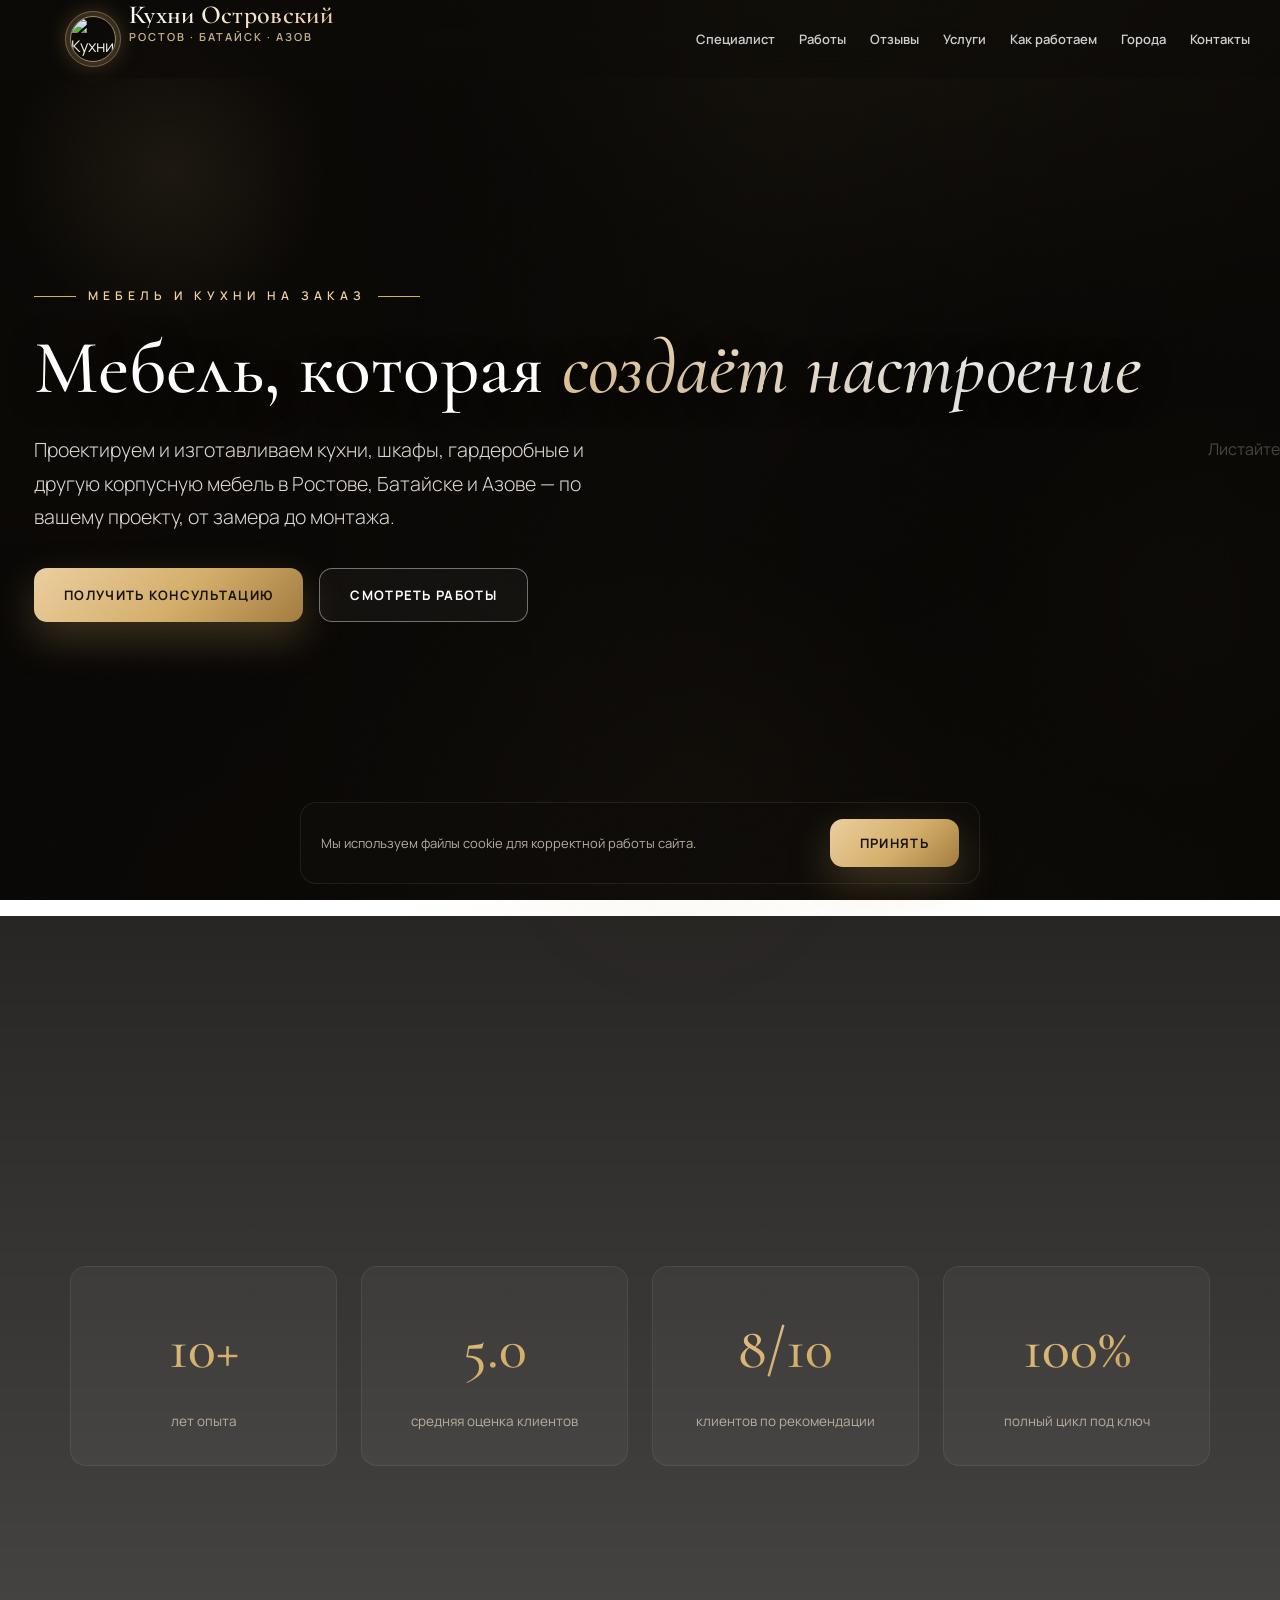
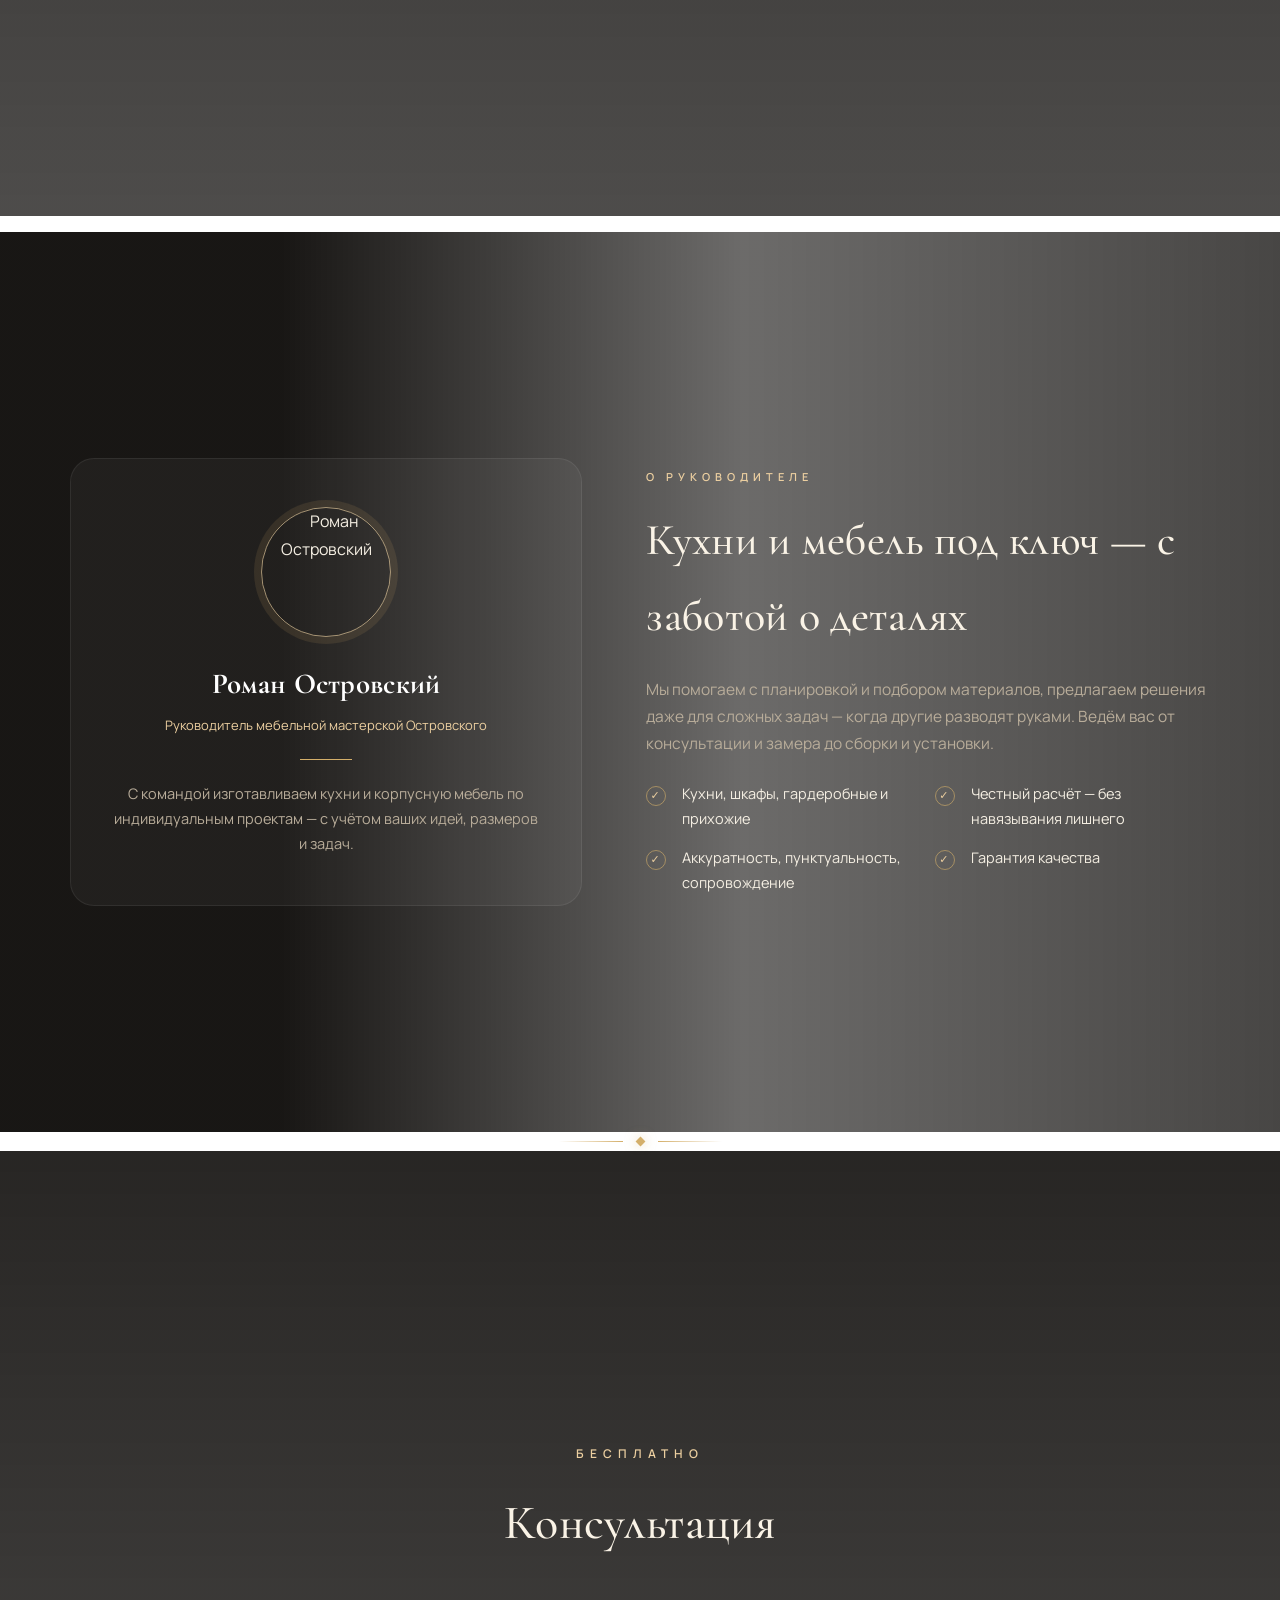
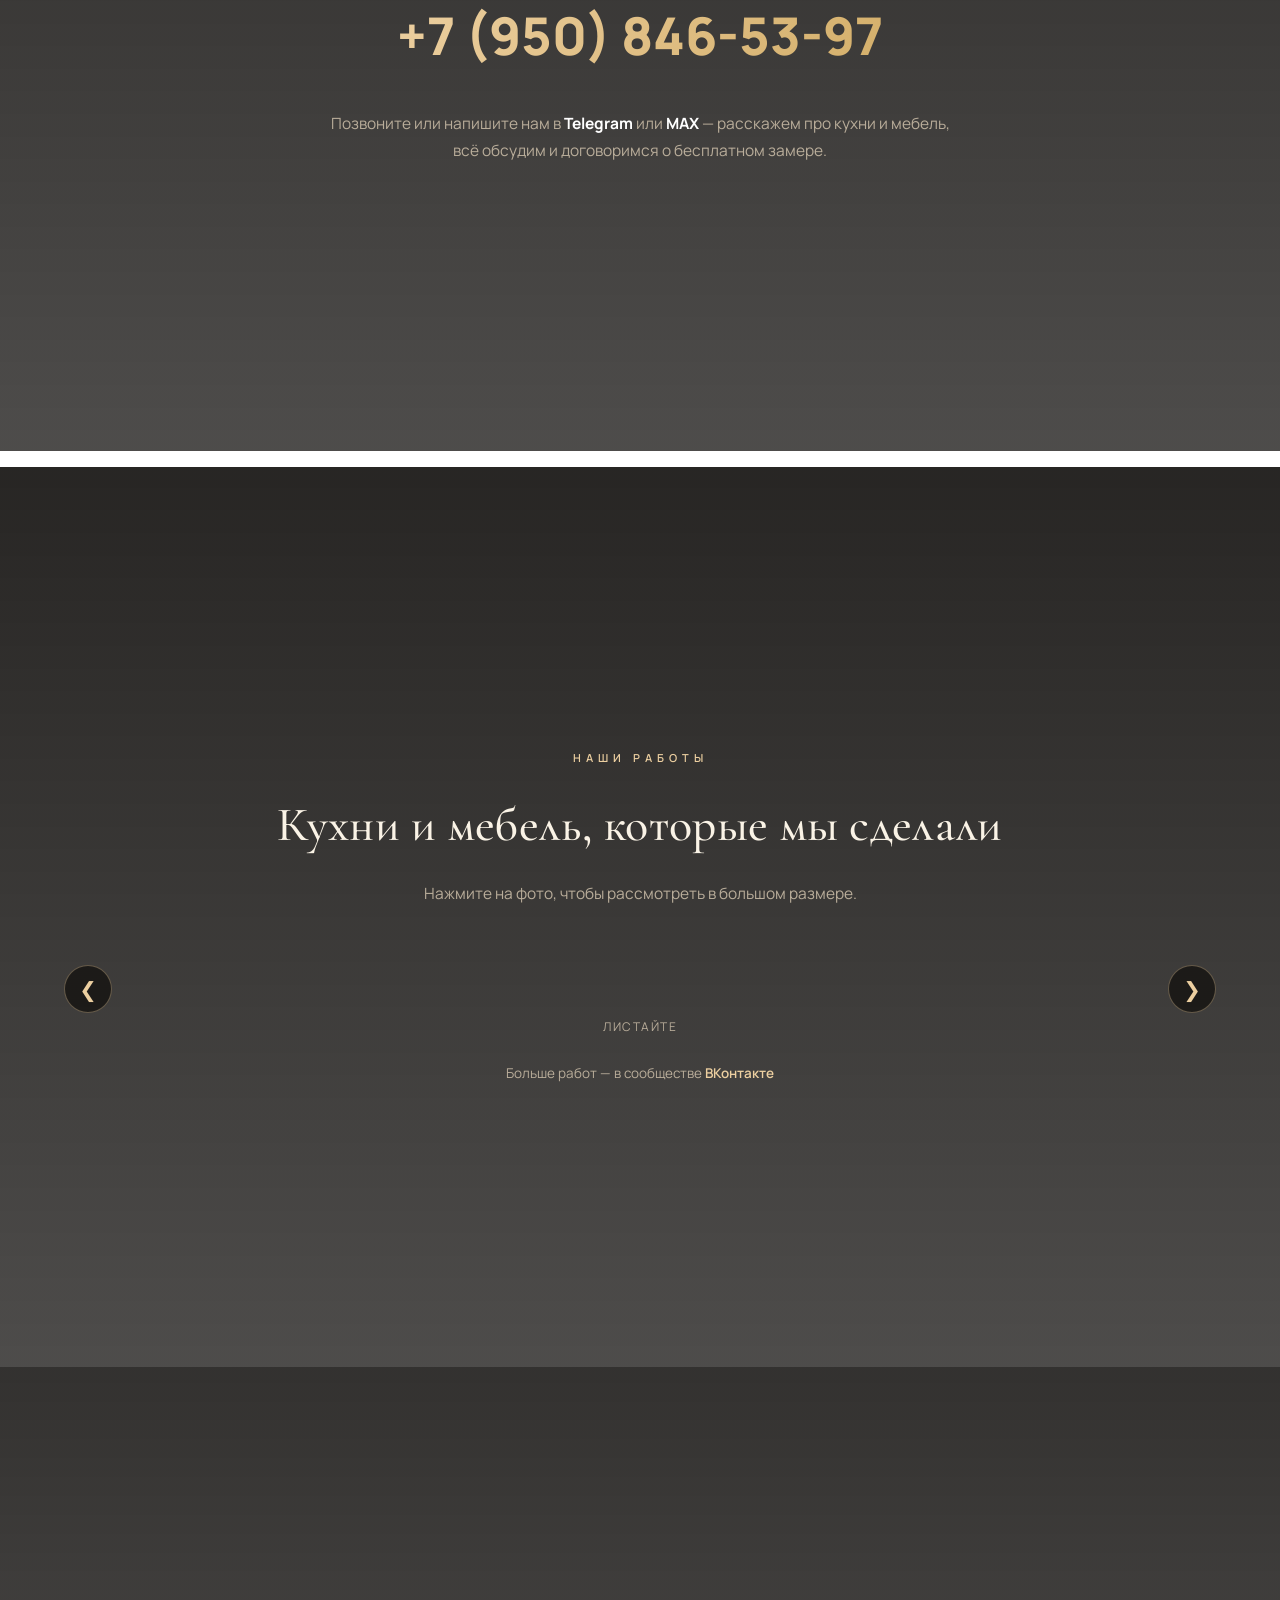
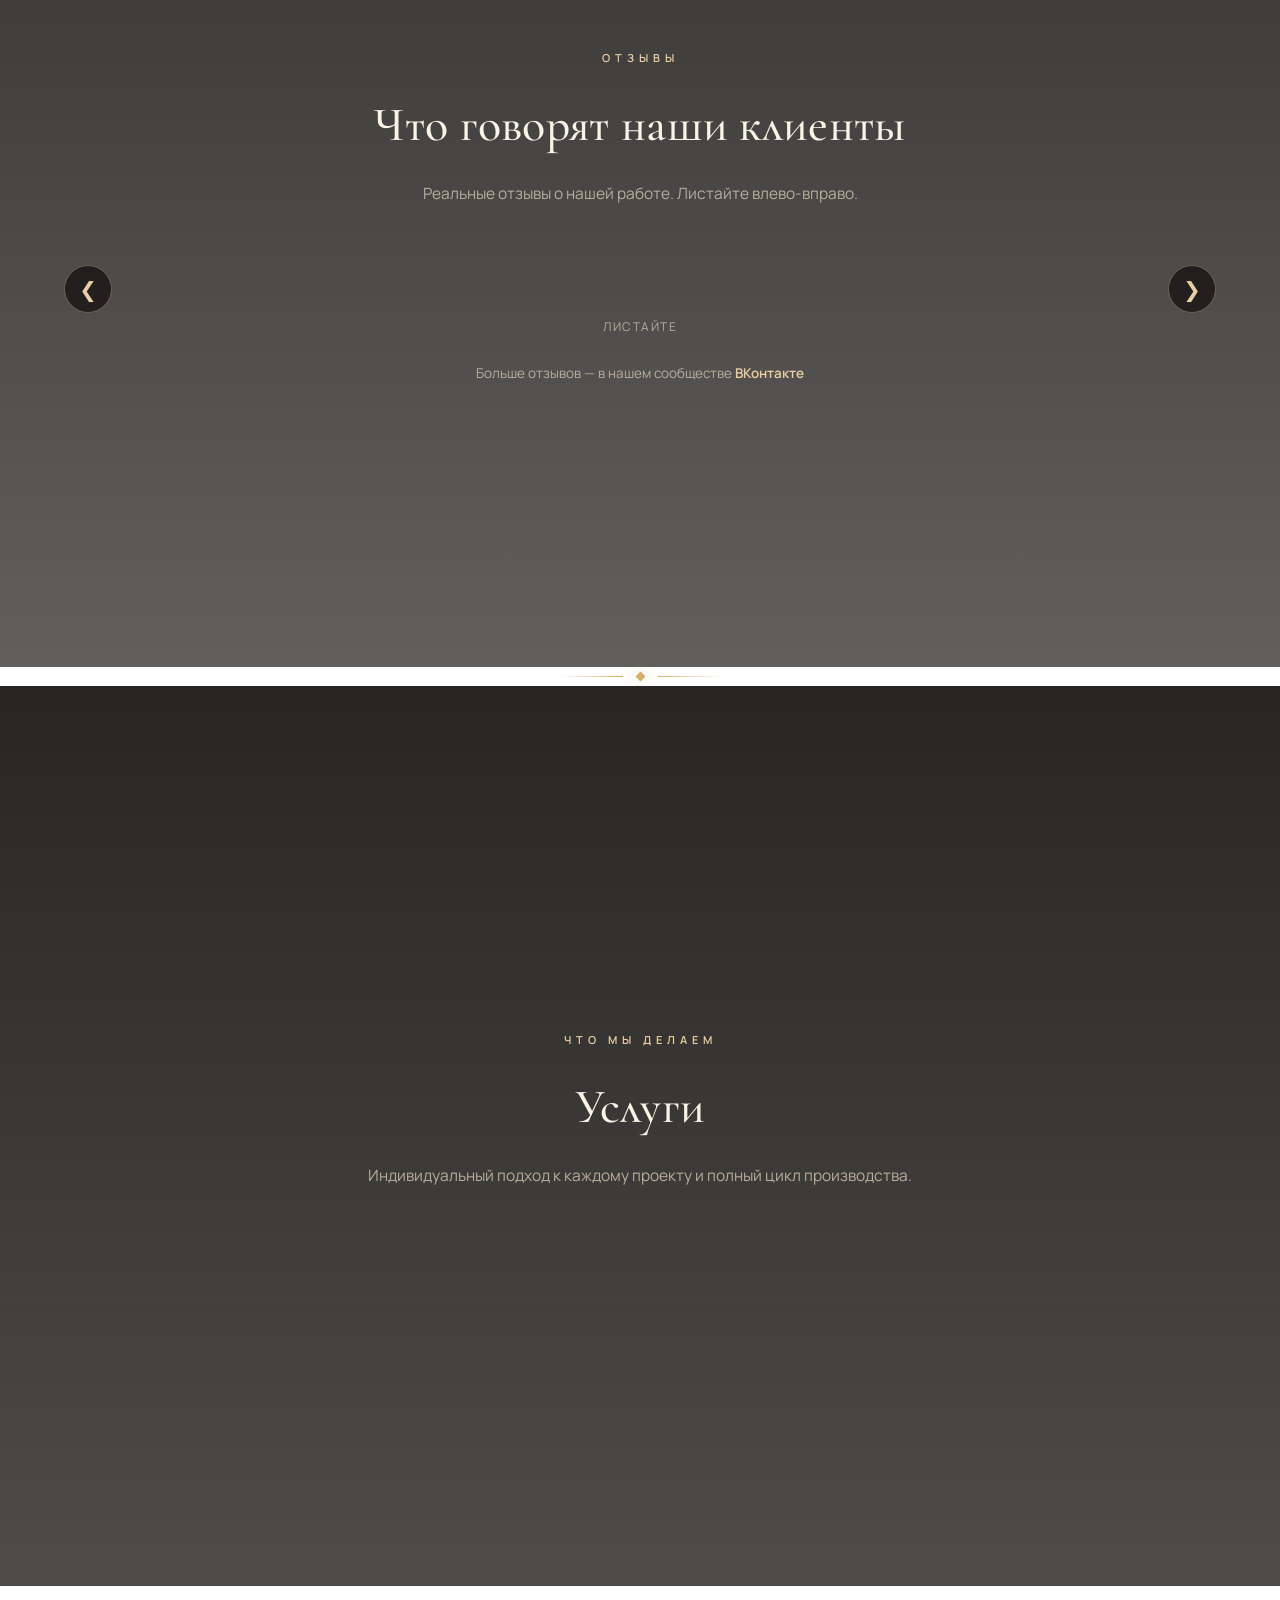
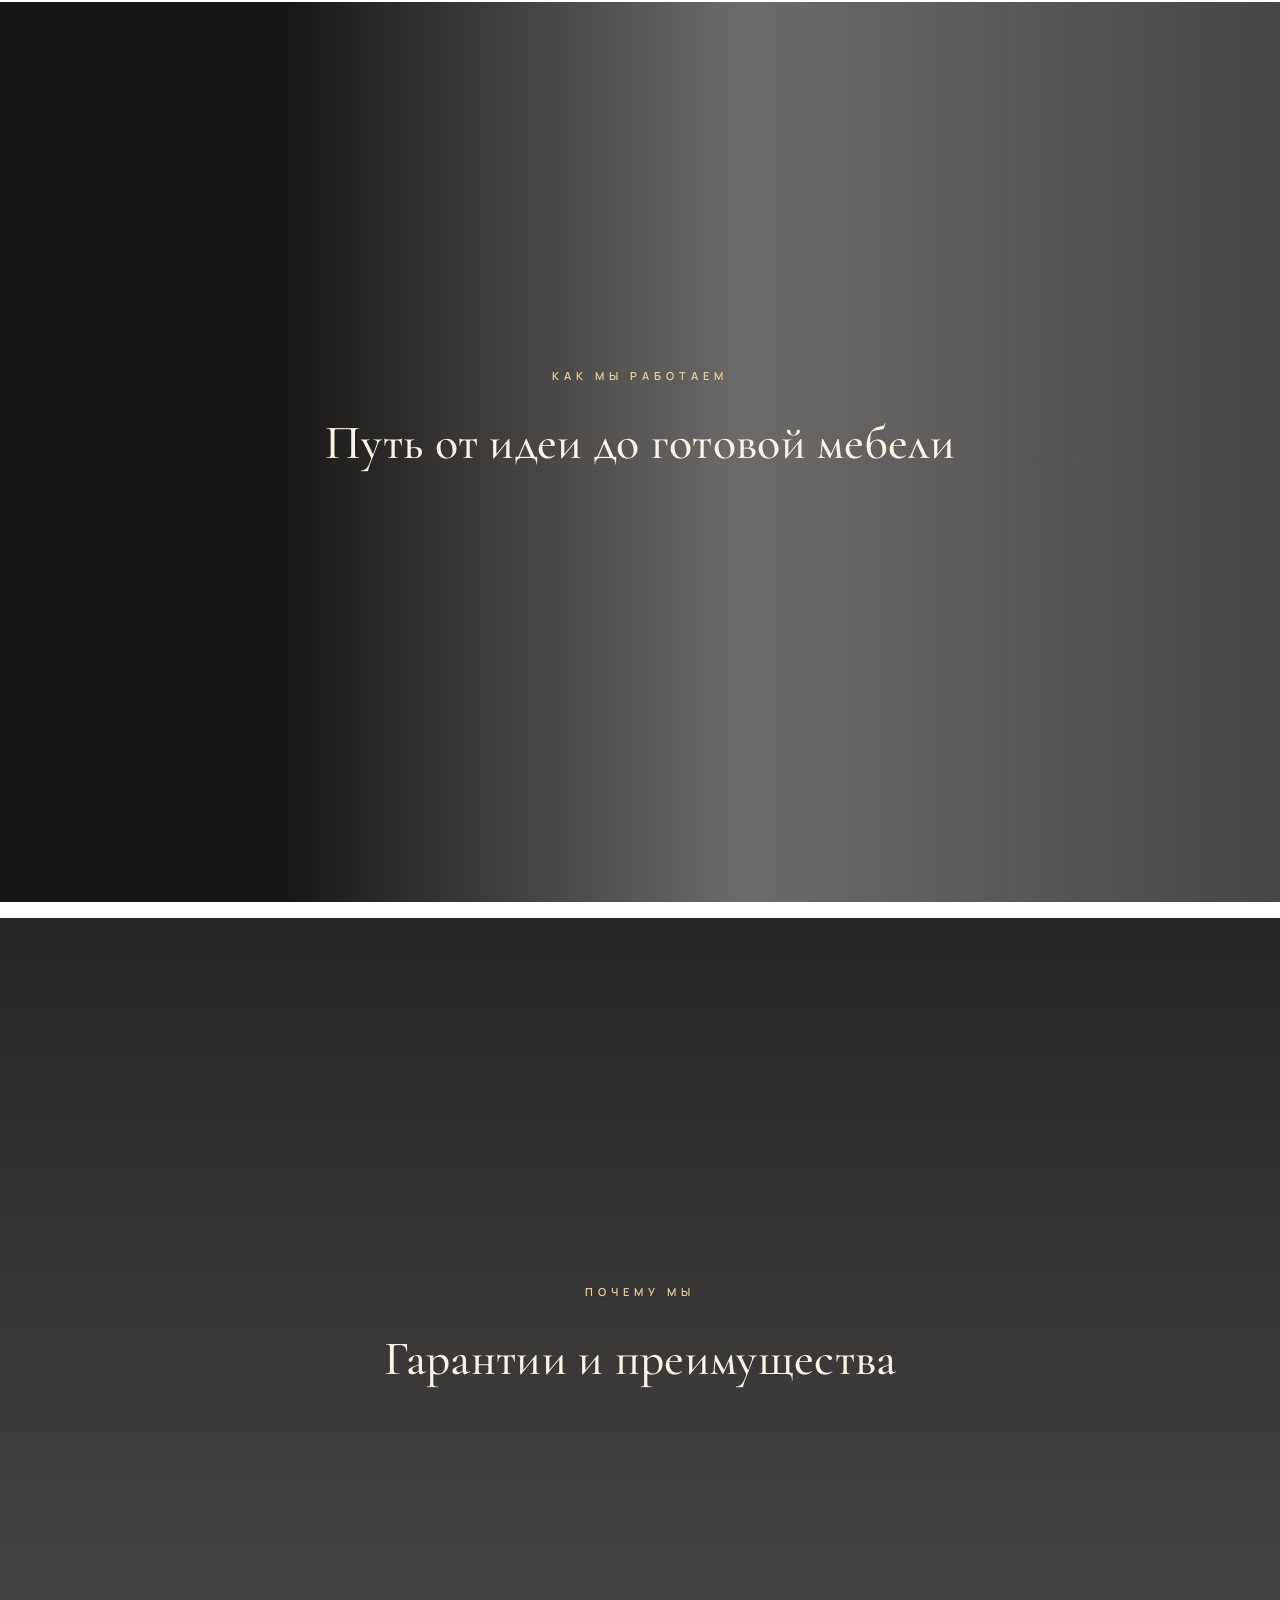
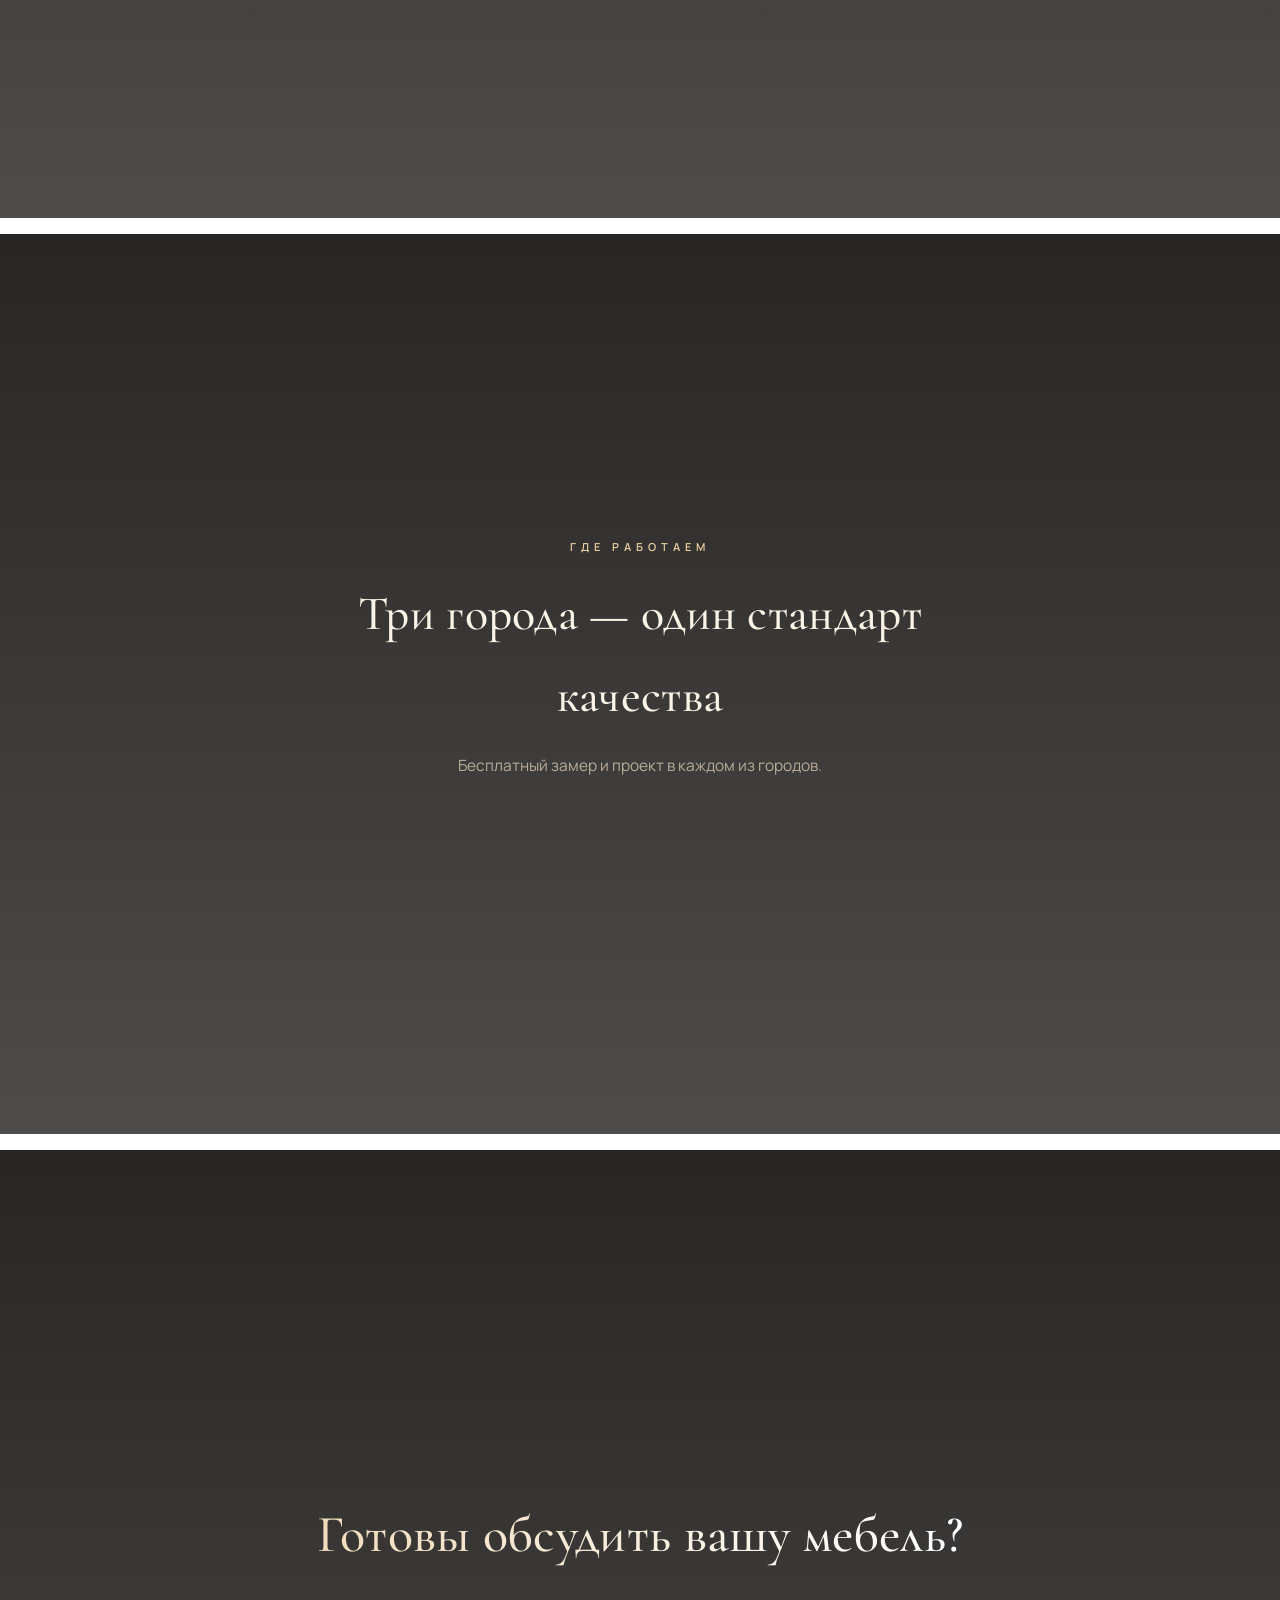
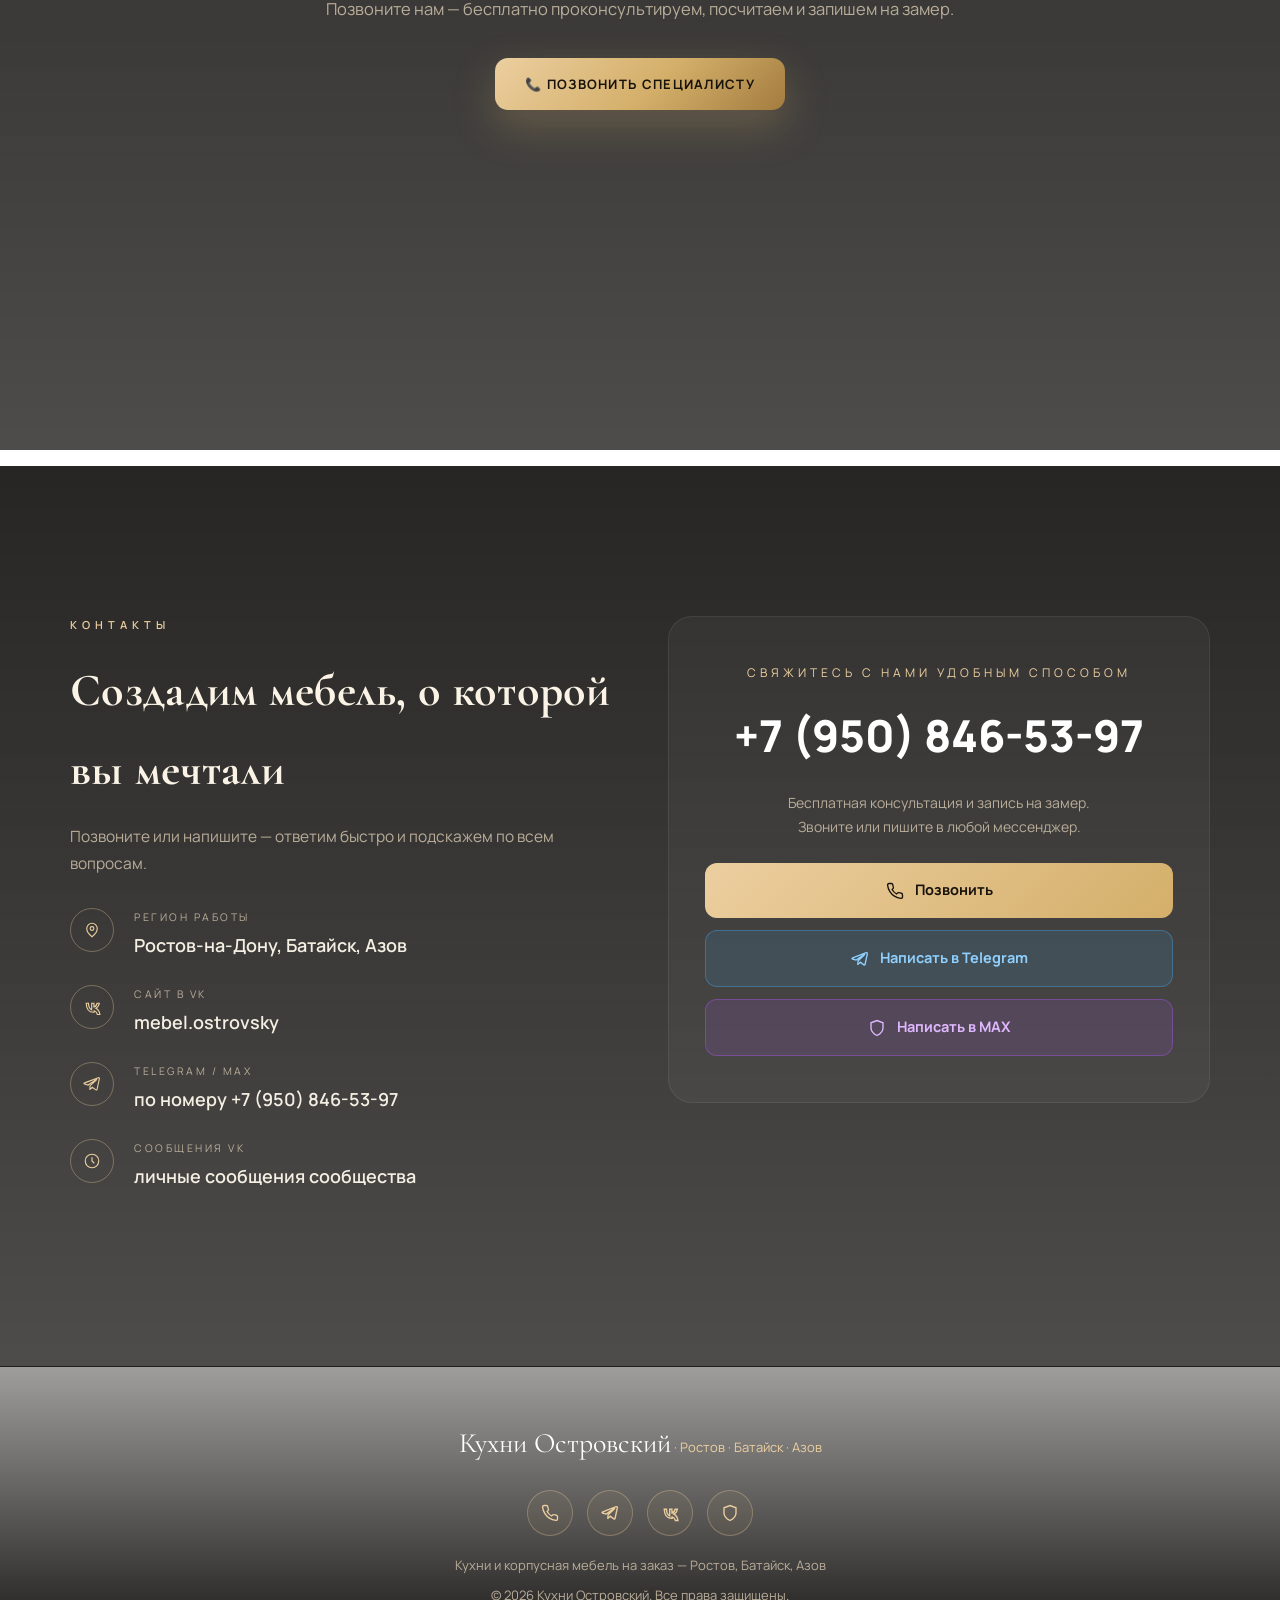
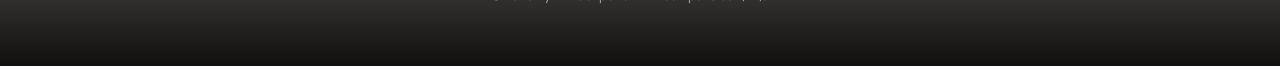
==== page.html @ c08c79c8 "Create page.html" ====
<!DOCTYPE html>
<html lang="ru" class="js">
<head>
<meta charset="UTF-8">
<meta name="viewport" content="width=device-width, initial-scale=1.0">
<title>Кухни Островский — кухни на заказ в Ростове, Батайске и Азове | Мебель под ключ</title>
<meta name="description" content="Кухни на заказ в Ростове-на-Дону, Батайске и Азове от мастерской «Кухни Островский». Бесплатный замер и 3D-проект, собственное производство, монтаж под ключ. ☎ +7 (950) 846-53-97">
<meta name="keywords" content="кухни остров, кухни островский, кухни островского, кухни островский ростов, кухни ростов островский, кухни батайск островский, кухни азов островский, кухни на заказ ростов, кухни на заказ батайск, кухни на заказ азов, мебель островского, мебель на заказ ростов, корпусная мебель, шкафы купе, гардеробные, прихожие, кухни под ключ, мебель островский">
<meta name="robots" content="index, follow, max-snippet:-1, max-image-preview:large, max-video-preview:-1">
<meta name="theme-color" content="#0e0c09">
<meta name="msapplication-TileColor" content="#0e0c09">
<link rel="canonical" href="https://кухниостровский.рф/">
<link rel="alternate" hreflang="ru" href="https://кухниостровский.рф/">
<link rel="alternate" hreflang="x-default" href="https://кухниостровский.рф/">
<meta name="yandex-verification" content="f7e96d07aee79bf3">
<meta name="google-site-verification" content="dNSAELu64Y7aK5sjz_zpmhoz6YKn2PIZ03UKPwrgnCI">
<link rel="shortcut icon" href="/favicon.ico">
<link rel="icon" type="image/x-icon" href="/favicon.ico">
<link rel="icon" type="image/png" sizes="16x16" href="/favicon-16x16.png">
<link rel="icon" type="image/png" sizes="32x32" href="/favicon-32x32.png">
<link rel="apple-touch-icon" sizes="180x180" href="/apple-touch-icon.png">
<meta name="msapplication-TileImage" content="/apple-touch-icon.png">
<link rel="manifest" href="/manifest.webmanifest">
<meta property="og:type" content="website">
<meta property="og:locale" content="ru_RU">
<meta property="og:site_name" content="Кухни Островский">
<meta property="og:url" content="https://кухниостровский.рф/">
<meta property="og:title" content="Кухни Островский — кухни на заказ в Ростове, Батайске и Азове">
<meta property="og:description" content="Кухни и корпусная мебель под ключ. Бесплатный замер и 3D-проект, собственное производство, монтаж. ☎ +7 (950) 846-53-97">
<meta property="og:image" content="https://sun9-20.vkuserphoto.ru/s/v1/ig2/2sp8pX_XIyDNZzghUeFMvYeHfkg4Kp7SVOVYhov8iLwAn3vAprbtUJPdXPi5IYkhMH-BR1LanCX8B0gH5rM8NC6c.jpg?quality=95&cs=1254x0">
<meta name="twitter:card" content="summary_large_image">
<link rel="preconnect" href="https://fonts.googleapis.com">
<link rel="preconnect" href="https://fonts.gstatic.com" crossorigin>
<link href="https://fonts.googleapis.com/css2?family=Cormorant+Garamond:ital,wght@0,400;0,500;0,600;0,700;1,500&family=Manrope:wght@300;400;500;600;700;800&display=swap" rel="stylesheet">
<style>
:root{
  --bg:#0e0c09;
  --gold:#d4af6a;
  --gold-soft:#eccfa0;
  --gold-deep:#a37c3f;
  --text:#f5efe3;
  --muted:#b9ad9a;
  --line:rgba(212,175,106,.14);
  --r-lg:24px;--r-md:16px;--r-sm:12px;
  --shadow-lg:0 34px 80px rgba(0,0,0,.5);
  --shadow-md:0 18px 46px rgba(0,0,0,.36);
  --shadow-gold:0 16px 42px rgba(212,175,106,.26);
  --serif:'Cormorant Garamond',Georgia,serif;
  --sans:'Manrope',system-ui,sans-serif;
}
*{margin:0;padding:0;box-sizing:border-box}
html{scroll-behavior:smooth;overflow-x:hidden}
section{scroll-margin-top:92px}
body{font-family:var(--sans);color:var(--text);line-height:1.72;-webkit-font-smoothing:antialiased;overflow-x:hidden;position:relative;min-height:100vh}
body::before{content:"";position:fixed;inset:0;z-index:-2;background:
radial-gradient(1200px 700px at 85% -10%,rgba(212,175,106,.16),transparent 60%),
radial-gradient(1000px 640px at -10% 30%,rgba(212,175,106,.09),transparent 55%),
radial-gradient(1400px 900px at 50% 120%,rgba(163,124,63,.14),transparent 60%),
linear-gradient(180deg,#12100b,#0c0a07 45%,#100d09)}
body::after{content:"";position:fixed;inset:0;z-index:-1;pointer-events:none;background:
linear-gradient(115deg,transparent 30%,rgba(236,207,160,.028) 50%,transparent 70%),
radial-gradient(900px 600px at 50% 0%,rgba(0,0,0,0),rgba(0,0,0,.28))}
.orb{position:fixed;border-radius:50%;pointer-events:none;z-index:-1;will-change:transform}
.orb-1{width:560px;height:560px;left:-180px;top:10%;background:radial-gradient(circle,rgba(212,175,106,.13),transparent 65%);animation:orbFloat 18s ease-in-out infinite alternate}
.orb-2{width:480px;height:480px;right:-160px;top:40%;background:radial-gradient(circle,rgba(163,124,63,.12),transparent 65%);animation:orbFloat 24s ease-in-out infinite alternate-reverse}
.orb-3{width:640px;height:640px;left:28%;bottom:-240px;background:radial-gradient(circle,rgba(212,175,106,.08),transparent 65%);animation:orbFloat 30s ease-in-out infinite alternate}
@keyframes orbFloat{from{transform:translateY(-36px)}to{transform:translateY(44px)}}
.grain{position:fixed;inset:0;z-index:2147480000;pointer-events:none;opacity:.03;background-image:url("data:image/svg+xml,%3Csvg xmlns='http://www.w3.org/2000/svg' width='140' height='140'%3E%3Cfilter id='n'%3E%3CfeTurbulence type='fractalNoise' baseFrequency='0.85' numOctaves='2'/%3E%3C/filter%3E%3Crect width='100%25' height='100%25' filter='url(%23n)' opacity='0.6'/%3E%3C/svg%3E")}
::selection{background:rgba(212,175,106,.32);color:#fff}
h1,h2,h3{font-family:var(--serif);overflow-wrap:break-word;letter-spacing:.3px}
img{max-width:100%;display:block}
a{text-decoration:none;color:inherit}
ul{list-style:none}
button{font-family:inherit;cursor:pointer}
.wrap{width:100%;max-width:1180px;margin:0 auto;padding:0 20px}
.progress{position:fixed;top:0;left:0;height:3px;z-index:300;background:linear-gradient(90deg,var(--gold-deep),var(--gold-soft),var(--gold));width:0%;box-shadow:0 0 14px rgba(236,207,160,.7);transition:width .15s}
#cursorGlow{position:fixed;left:0;top:0;width:340px;height:340px;border-radius:50%;pointer-events:none;z-index:55;background:radial-gradient(circle,rgba(212,175,106,.09),transparent 66%);mix-blend-mode:screen;will-change:transform;display:none}
@media(hover:hover) and (pointer:fine){#cursorGlow{display:block}}
header{position:fixed;top:0;left:0;right:0;z-index:200;background:rgba(14,12,9,.55);backdrop-filter:blur(18px);transition:background .45s}
header.solid{background:rgba(14,12,9,.92)}
.nav{display:flex;align-items:center;justify-content:space-between;height:78px;gap:12px}
.logo{display:flex;align-items:center;gap:13px;min-width:0;cursor:pointer;transition:opacity .3s}
.logo:hover{opacity:.86}
.brand-ava-w{position:relative;flex-shrink:0;display:inline-flex}
.brand-ava-w::before{content:"";position:absolute;inset:-5px;border-radius:50%;border:1px solid rgba(236,207,160,.5);opacity:.7;animation:ringPulse 3.6s ease-in-out infinite}
@keyframes ringPulse{0%,100%{transform:scale(.94);opacity:.35}50%{transform:scale(1.08);opacity:.75}}
.brand-ava{width:46px;height:46px;border-radius:50%;object-fit:cover;border:1.5px solid rgba(236,207,160,.65);box-shadow:0 0 0 5px rgba(212,175,106,.1),0 0 24px rgba(212,175,106,.4);position:relative;z-index:1}
.logo .brand-txt{display:flex;flex-direction:column;min-width:0;line-height:1.15}
.logo .brand-txt .name{display:block;white-space:nowrap;overflow:hidden;text-overflow:ellipsis;font-family:var(--serif);font-size:26px;font-weight:600;color:#fff;line-height:1.05;background:linear-gradient(120deg,#fff,var(--gold-soft));-webkit-background-clip:text;background-clip:text;-webkit-text-fill-color:transparent;letter-spacing:.3px}
.logo .brand-txt .sub{display:block;color:var(--gold-soft);font-size:11px;font-weight:600;letter-spacing:2px;text-transform:uppercase;white-space:nowrap;overflow:hidden;text-overflow:ellipsis;max-width:62vw;margin-top:3px;opacity:.85}
.menu{position:fixed;top:0;height:78px;right:max(20px,calc((100vw - 1220px)/2));display:flex;gap:24px;align-items:center;z-index:201}
.menu a{color:rgba(255,255,255,.8);font-size:13px;font-weight:600;padding:6px 0;white-space:nowrap;transition:.3s}
.menu a:hover,.menu a.active{color:var(--gold-soft)}
.sheet-handle{display:none}
.menu-call{display:none}
.burger{display:none;background:none;border:none;width:44px;height:44px;position:relative;z-index:210;flex-shrink:0}
.burger span{position:absolute;left:7px;right:7px;height:2px;background:#fff;transition:.3s;border-radius:2px}
.burger span:nth-child(1){top:13px}.burger span:nth-child(2){top:21px}.burger span:nth-child(3){top:29px}
.burger.open span:nth-child(1){top:21px;transform:rotate(45deg)}
.burger.open span:nth-child(2){opacity:0}
.burger.open span:nth-child(3){top:21px;transform:rotate(-45deg)}
.scrim{position:fixed;inset:0;background:rgba(0,0,0,.5);opacity:0;visibility:hidden;transition:.35s;z-index:195}
.scrim.show{opacity:1;visibility:visible}
.panel{position:relative;min-height:100vh;display:flex;align-items:center;padding:150px 0;overflow:hidden}
.panel .bg{position:absolute;inset:-14% 0;z-index:0;background-size:cover;background-position:center}
.panel .bg::after{content:"";position:absolute;inset:0;background:linear-gradient(to right,rgba(10,8,6,.94) 22%,rgba(10,8,6,.6) 58%,rgba(10,8,6,.75))}
.panel--center .bg::after{background:linear-gradient(180deg,rgba(10,8,6,.86),rgba(10,8,6,.62))}
.panel--dark .bg::after{background:linear-gradient(180deg,rgba(10,8,6,.9),rgba(10,8,6,.7))}
.panel .content{position:relative;z-index:2;width:100%}
.panel--center .content{text-align:center}
.panel + .panel{margin-top:16px}
.gold-divider{display:flex;align-items:center;justify-content:center;gap:14px;padding:6px 0}
.gold-divider i{display:inline-block;width:64px;height:1px;background:linear-gradient(90deg,transparent,var(--gold))}
.gold-divider i:last-child{background:linear-gradient(90deg,var(--gold),transparent)}
.gold-divider b{width:7px;height:7px;transform:rotate(45deg);background:var(--gold);box-shadow:0 0 12px rgba(212,175,106,.55)}
.eyebrow{display:inline-flex;align-items:center;gap:12px;color:var(--gold-soft);letter-spacing:5px;text-transform:uppercase;font-size:12px;font-weight:600;margin-bottom:20px}
.eyebrow::before,.eyebrow::after{content:"";width:42px;height:1px;background:var(--gold)}
h1{font-size:clamp(34px,6vw,76px);font-weight:500;line-height:1.08;color:#fff;text-shadow:0 5px 30px rgba(0,0,0,.5)}
h1 em{font-style:italic}
.sub{color:rgba(245,239,227,.9);font-size:clamp(16px,1.8vw,19.5px);font-weight:300;margin:24px 0 34px;max-width:580px}
.btn-row{display:flex;gap:16px;flex-wrap:wrap}
.btn{position:relative;overflow:hidden;display:inline-flex;align-items:center;justify-content:center;gap:10px;min-height:48px;padding:15px 30px;font-size:13px;font-weight:700;letter-spacing:1.3px;text-transform:uppercase;transition:.4s;cursor:pointer;border-radius:13px;border:none}
.btn-solid{background:linear-gradient(135deg,var(--gold-soft),var(--gold) 55%,var(--gold-deep));color:#17120b;box-shadow:var(--shadow-gold)}
.btn-solid:hover{transform:translateY(-4px);box-shadow:0 26px 60px rgba(212,175,106,.45)}
.btn-line{border:1px solid rgba(255,255,255,.4);color:#fff;background:rgba(255,255,255,.04)}
.btn-line:hover{background:rgba(255,255,255,.12);transform:translateY(-4px)}
.shimmer{background:linear-gradient(90deg,var(--gold-soft),#fff 35%,var(--gold-soft) 70%);background-size:220% auto;-webkit-background-clip:text;background-clip:text;-webkit-text-fill-color:transparent;animation:shimmerMove 3.4s linear infinite}
@keyframes shimmerMove{0%{background-position:0% center}100%{background-position:-220% center}}
.sec-head{max-width:740px;margin:0 auto 52px;text-align:center}
.sec-head .kicker{color:var(--gold-soft);letter-spacing:5px;text-transform:uppercase;font-size:11px;font-weight:600}
.sec-head h2{font-size:clamp(30px,4.4vw,48px);font-weight:500;margin:16px 0 14px;color:#faf3e6}
.sec-head p{color:var(--muted);font-size:15.5px}
h2.k{font-size:clamp(32px,4.6vw,48px);color:#faf3e6;font-weight:500;margin:16px 0 14px;text-align:center}
.stats{display:grid;grid-template-columns:repeat(4,1fr);gap:24px;text-align:center}
.stat{padding:32px 16px;border-radius:var(--r-md);background:rgba(255,255,255,.035);border:1px solid rgba(255,255,255,.07);transition:.45s}
.stat:hover{transform:translateY(-6px);border-color:rgba(236,207,160,.3)}
.stat .num{font-family:var(--serif);font-size:58px;font-weight:500;background:linear-gradient(160deg,var(--gold-soft),var(--gold) 60%,var(--gold-deep));-webkit-background-clip:text;background-clip:text;-webkit-text-fill-color:transparent}
.stat .lbl{color:var(--muted);font-size:13.5px;margin-top:12px}
.about{display:grid;grid-template-columns:1fr 1.1fr;gap:64px;align-items:center}
.about-card{background:rgba(255,255,255,.04);border:1px solid rgba(255,255,255,.07);padding:48px 40px;text-align:center;border-radius:var(--r-lg)}
.avatar{width:130px;height:130px;border-radius:50%;margin:0 auto 22px;overflow:hidden;border:1.5px solid rgba(236,207,160,.65);box-shadow:0 0 0 7px rgba(212,175,106,.12)}
.avatar img{width:100%;height:100%;object-fit:cover}
.about-card h3{font-size:29px;color:#fff}
.about-card .role{color:var(--gold-soft);font-size:13px;margin-top:5px}
.about-card .sep{width:52px;height:1px;background:var(--gold);margin:22px auto}
.about-card p{color:var(--muted);font-size:14.5px}
.about-body .kicker{color:var(--gold-soft);letter-spacing:5px;text-transform:uppercase;font-size:11px;font-weight:600}
.about-body h2{font-size:clamp(30px,3.6vw,44px);font-weight:500;margin:16px 0 22px;color:#faf3e6}
.about-body p{color:var(--muted);font-size:15.5px;margin-bottom:26px}
.features{display:grid;grid-template-columns:1fr 1fr;gap:14px}
.features li{position:relative;padding-left:36px;font-size:14.5px}
.features li::before{content:"";position:absolute;left:0;top:4px;width:18px;height:18px;border:1.5px solid rgba(212,175,106,.6);border-radius:50%}
.features li::after{content:"✓";position:absolute;left:4px;top:4px;font-size:11px;color:var(--gold-soft);font-weight:800}
.consult .phone{display:inline-block;font-weight:800;font-size:clamp(30px,4.4vw,52px);margin-top:12px;white-space:nowrap;background:linear-gradient(120deg,var(--gold-soft),var(--gold));-webkit-background-clip:text;background-clip:text;-webkit-text-fill-color:transparent}
.consult p{color:var(--muted);font-size:15.5px;margin:30px auto 0;max-width:630px}
.carousel{position:relative;max-width:1120px;margin:0 auto}
.car-track{display:flex;gap:20px;overflow-x:auto;scroll-snap-type:x mandatory;padding:12px 8px 24px;scrollbar-width:none}
.car-track::-webkit-scrollbar{display:none}
.car-nav{position:absolute;top:38%;transform:translateY(-50%);width:48px;height:48px;border-radius:50%;background:rgba(14,12,9,.68);border:1px solid rgba(236,207,160,.35);color:var(--gold-soft);font-size:21px;cursor:pointer;z-index:5;display:flex;align-items:center;justify-content:center}
.car-prev{left:-16px}.car-next{right:-16px}
.car-dots{display:flex;justify-content:center;gap:10px;margin-top:12px;flex-wrap:wrap}
.car-dot{width:8px;height:8px;min-width:8px;border-radius:99px;background:rgba(255,255,255,.2);cursor:pointer;transition:.35s;border:none;padding:0}
.car-dot.active{width:26px;background:linear-gradient(135deg,var(--gold-soft),var(--gold))}
.swipe-hint{text-align:center;color:var(--muted);font-size:12px;letter-spacing:1.5px;text-transform:uppercase;margin-top:10px}
.car-slide{flex:0 0 auto;width:min(78vw,440px);scroll-snap-align:center;border-radius:var(--r-lg);overflow:hidden;border:1px solid rgba(255,255,255,.08);cursor:zoom-in;transition:.5s}
.car-slide:hover{transform:translateY(-8px);border-color:rgba(236,207,160,.3)}
.car-slide img{width:100%;height:300px;object-fit:cover}
.rev-card{scroll-snap-align:center;background:rgba(255,255,255,.04);border:1px solid rgba(255,255,255,.07);border-radius:var(--r-lg);padding:24px 26px;width:min(82vw,520px);flex:0 0 auto;transition:.5s}
.rev-head{display:flex;align-items:center;gap:14px;margin-bottom:14px;flex-wrap:wrap}
.rev-ava{width:50px;height:50px;border-radius:50%;object-fit:cover;border:1.5px solid rgba(236,207,160,.6)}
.rev-name{color:#fff;font-weight:700;font-size:14.5px}
.rev-sub{color:var(--muted);font-size:11px;margin-top:2px}
.rev-stars{color:var(--gold-soft);letter-spacing:3px;font-size:14px;margin-left:auto}
.rev-text{color:#ece2cd;font-size:13.5px;line-height:1.66;font-weight:300}
.rev-video{margin-top:14px;border-radius:var(--r-md);overflow:hidden}
.video-box{position:relative;width:100%;height:260px;background-size:cover;background-position:center;cursor:pointer;display:flex;align-items:center;justify-content:center}
.video-box iframe{position:absolute;inset:0;width:100%;height:100%;border:0}
.vb-play{position:relative;z-index:2;width:64px;height:64px;border-radius:50%;border:1px solid rgba(236,207,160,.7);background:rgba(14,12,9,.55);color:var(--gold-soft);display:flex;align-items:center;justify-content:center}
.vb-play svg{width:22px;height:22px;fill:currentColor;margin-left:3px}
.svc-grid{display:grid;grid-template-columns:repeat(3,1fr);gap:22px}
.svc{background:rgba(255,255,255,.035);border:1px solid rgba(255,255,255,.07);padding:38px 30px;transition:.5s;border-radius:var(--r-lg)}
.svc:hover{transform:translateY(-8px);border-color:rgba(236,207,160,.26)}
.svc svg{width:34px;height:34px;stroke:var(--gold-soft);fill:none;stroke-width:1.4;margin-bottom:20px}
.svc h3{font-size:23px;color:#fff;margin-bottom:9px}
.svc p{color:var(--muted);font-size:14px}
.steps{display:grid;grid-template-columns:repeat(3,1fr);gap:22px}
.step{padding:34px 26px;background:rgba(255,255,255,.03);border:1px solid rgba(255,255,255,.07);border-radius:var(--r-lg);transition:.45s}
.step:hover{transform:translateY(-7px);border-color:rgba(236,207,160,.28)}
.step .n{font-family:var(--serif);font-size:54px;background:linear-gradient(160deg,var(--gold-soft),var(--gold-deep));-webkit-background-clip:text;background-clip:text;-webkit-text-fill-color:transparent}
.step h3{font-size:22px;color:#fff;margin:14px 0 8px}
.step p{color:var(--muted);font-size:14px}
.guar-grid{display:grid;grid-template-columns:repeat(4,1fr);gap:22px}
.guar{background:rgba(255,255,255,.035);border:1px solid rgba(255,255,255,.07);padding:38px 26px;text-align:center;transition:.45s;border-radius:var(--r-lg)}
.guar:hover{transform:translateY(-8px);border-color:rgba(236,207,160,.26)}
.guar .ico{width:54px;height:54px;margin:0 auto 18px;border:1px solid rgba(236,207,160,.35);border-radius:50%;display:flex;align-items:center;justify-content:center;color:var(--gold-soft)}
.guar .ico svg{width:23px;height:23px;stroke:currentColor;fill:none;stroke-width:1.5}
.guar h3{font-size:18px;color:#fff;margin-bottom:8px}
.guar p{color:var(--muted);font-size:13px}
.city-grid{display:grid;grid-template-columns:repeat(3,1fr);gap:22px}
.city{padding:38px 28px;border-radius:var(--r-lg);background:rgba(255,255,255,.035);border:1px solid rgba(255,255,255,.07);text-align:center;transition:.45s}
.city:hover{transform:translateY(-7px);border-color:rgba(236,207,160,.26)}
.city .city-name{font-family:var(--serif);font-size:28px;color:#fff;font-weight:500}
.city .city-line{width:42px;height:1px;background:var(--gold);margin:14px auto}
.city p{color:var(--muted);font-size:14px}
.contact-grid{display:grid;grid-template-columns:1fr 1fr;gap:56px;align-items:start}
.contact-info h2{font-size:clamp(30px,4.1vw,46px);color:#faf3e6;margin:16px 0 14px}
.contact-info .kicker{color:var(--gold-soft);letter-spacing:5px;text-transform:uppercase;font-size:11px;font-weight:600}
.contact-info>p{color:var(--muted);font-size:15.5px;margin-bottom:32px}
.c-line{display:flex;align-items:flex-start;gap:20px;margin-bottom:24px}
.c-ico{width:44px;height:44px;border:1px solid rgba(236,207,160,.35);border-radius:50%;display:flex;align-items:center;justify-content:center;color:var(--gold-soft);flex-shrink:0;font-size:14px;font-weight:700}
.c-line .lab{font-size:10.5px;letter-spacing:2.5px;text-transform:uppercase;color:var(--muted);margin-bottom:4px}
.c-line .val{font-size:18px;font-weight:600;color:var(--text)}
.call-block{background:rgba(255,255,255,.04);border:1px solid rgba(255,255,255,.07);padding:46px 36px;text-align:center;border-radius:var(--r-lg)}
.call-block .cb-lab{font-size:12px;letter-spacing:4px;text-transform:uppercase;color:var(--gold-soft)}
.call-block .cb-num{display:block;font-weight:800;font-size:clamp(27px,3.6vw,44px);color:#fff;margin:14px 0 18px;white-space:nowrap}
.call-block .cb-hint{color:var(--muted);font-size:14px}
.contact-actions{display:flex;flex-direction:column;gap:12px;margin-top:24px}
.c-action{display:flex;align-items:center;justify-content:center;gap:11px;min-height:52px;padding:15px 18px;border-radius:var(--r-sm);font-weight:700;font-size:14.5px;transition:.4s;color:#fff}
.c-action svg{width:18px;height:18px;fill:none;stroke:currentColor;stroke-width:1.8}
.c-call{background:linear-gradient(135deg,var(--gold-soft),var(--gold));color:#17120b}
.c-tg{background:rgba(64,169,242,.12);border:1px solid rgba(64,169,242,.38);color:#8fd0ff}
.c-max{background:rgba(177,88,252,.12);border:1px solid rgba(177,88,252,.38);color:#e0b8ff}
.cta{text-align:center;padding:110px 0}
.cta h2{font-size:clamp(32px,4.6vw,52px);color:#faf3e6;font-weight:500;margin-bottom:16px}
.cta p{color:var(--muted);font-size:16.5px;max-width:630px;margin:0 auto 34px}
footer{background:linear-gradient(180deg,rgba(14,12,9,.4),rgba(10,8,6,.97));color:var(--muted);padding:52px 20px 60px;text-align:center;font-size:13px;border-top:1px solid rgba(255,255,255,.06)}
footer .flogo{font-family:var(--serif);font-size:28px;color:#fff;margin-bottom:8px}
footer .flogo span{color:var(--gold-soft);font-size:13px;font-family:var(--sans)}
.social-row{display:flex;justify-content:center;gap:14px;margin:22px 0 18px;flex-wrap:wrap}
.soc{display:inline-flex;align-items:center;justify-content:center;width:46px;height:46px;border-radius:50%;border:1px solid rgba(236,207,160,.32);color:var(--gold-soft);background:rgba(212,175,106,.06);transition:.35s}
.soc svg{width:18px;height:18px;fill:none;stroke:currentColor;stroke-width:1.8}
.soc:hover{background:linear-gradient(135deg,var(--gold-soft),var(--gold));color:#17120b;transform:translateY(-4px)}
.cookie-bar{position:fixed;bottom:16px;left:50%;transform:translate(-50%,140%);z-index:400;background:rgba(14,12,9,.93);border:1px solid rgba(255,255,255,.08);border-radius:var(--r-md);padding:16px 20px;display:flex;align-items:center;justify-content:space-between;gap:20px;flex-wrap:wrap;width:min(680px,calc(100vw - 32px));transition:transform .6s}
.cookie-bar.show{transform:translate(-50%,0)}
.cookie-bar p{color:var(--muted);font-size:13px}
.lightbox{position:fixed;inset:0;z-index:3000;background:rgba(8,6,4,.96);display:none;align-items:center;justify-content:center;flex-direction:column;gap:14px}
.lightbox.open{display:flex}
.lb-stage{width:100%;max-width:1180px;height:calc(100vh - 130px);display:flex;align-items:center;justify-content:center}
.lb-stage img{max-width:94%;max-height:100%;border-radius:var(--r-lg);border:1px solid rgba(236,207,160,.55)}
.lb-close{position:absolute;top:18px;right:24px;background:rgba(255,255,255,.05);border:1px solid rgba(255,255,255,.12);color:#fff;font-size:28px;cursor:pointer;width:48px;height:48px;border-radius:50%;display:flex;align-items:center;justify-content:center}
.lb-nav{width:50px;height:50px;border-radius:50%;background:rgba(14,12,9,.6);border:1px solid rgba(236,207,160,.5);color:var(--gold-soft);font-size:24px;cursor:pointer;display:flex;align-items:center;justify-content:center}
.lb-bar{display:flex;align-items:center;gap:20px}
.lb-count{color:var(--muted);font-size:13px}
.js .reveal{opacity:0;transform:translateY(26px);transition:.8s}
.js .reveal.in{opacity:1;transform:none}
@media(max-width:1024px){.stats,.svc-grid,.guar-grid{grid-template-columns:repeat(2,1fr)}.panel{padding:132px 0}}
@media(max-width:860px){
  .menu{position:fixed;top:auto;left:0;right:0;bottom:0;width:100%;max-height:82vh;background:linear-gradient(180deg,#16130e,#0b0907);flex-direction:column;gap:4px;padding:12px 24px calc(22px + env(safe-area-inset-bottom));transform:translateY(105%);transition:transform .45s;z-index:205;border-radius:26px 26px 0 0;overflow-y:auto;border-top:1px solid rgba(236,207,160,.2)}
  .menu.open{transform:none}
  .menu a{font-size:19px;font-family:var(--serif);color:#fff;border-bottom:1px solid rgba(236,207,160,.12);padding:13px 6px;display:flex;align-items:center;min-height:48px}
  .burger{display:block}.scrim{display:block}
  .about,.contact-grid,.features,.steps,.city-grid{grid-template-columns:1fr}
  .car-nav{display:none}.panel{padding:116px 0}
}
@media(max-width:768px){.stats,.guar-grid{grid-template-columns:1fr 1fr}.svc-grid,.steps{grid-template-columns:1fr}.panel{padding:104px 0 60px}}
@media(max-width:520px){
  .brand-ava{width:40px;height:40px}.logo .brand-txt .name{font-size:20px}.logo .brand-txt .sub{font-size:9.5px;max-width:54vw;letter-spacing:1.2px}.nav{height:64px}
  .panel{min-height:auto;padding:96px 0 56px}h1{font-size:31px}.sub{font-size:15px;margin:18px 0 26px}
  .btn-row{width:100%}.btn{width:100%;text-align:center;padding:14px 20px;font-size:12px}
  .car-slide{width:84vw}.car-slide img{height:205px}.rev-card{width:92vw;padding:17px}
}
</style>
</head>
<body>

<div class="progress" id="progress"></div>
<div class="grain" aria-hidden="true"></div>
<div id="cursorGlow" aria-hidden="true"></div>
<div class="orb orb-1" aria-hidden="true"></div>
<div class="orb orb-2" aria-hidden="true"></div>
<div class="orb orb-3" aria-hidden="true"></div>

<header id="header">
  <div class="wrap nav">
    <a href="#top" class="logo" id="logo">
      <span class="brand-ava-w">
        <img class="brand-ava" src="https://sun9-20.vkuserphoto.ru/s/v1/ig2/2sp8pX_XIyDNZzghUeFMvYeHfkg4Kp7SVOVYhov8iLwAn3vAprbtUJPdXPi5IYkhMH-BR1LanCX8B0gH5rM8NC6c.jpg?quality=95&as=32x32,48x48,72x72,108x108,160x160,240x240,360x360,480x480,540x540,640x640,720x720,1080x1080,1254x1254&from=bu&u=8vUcv8YxPcmfEmzVcjy5cNrPtcWeOIJmbKMc6vln3Q8&cs=1254x0" width="46" height="46" alt="Кухни Островский">
      </span>
      <span class="brand-txt"><span class="name">Кухни Островский</span><span class="sub">Ростов · Батайск · Азов</span></span>
    </a>
    <button class="burger" id="burger" aria-label="Меню"><span></span><span></span><span></span></button>
  </div>
</header>
<ul class="menu" id="menu">
  <li class="sheet-handle"><span></span></li>
  <li><a href="#about">Специалист</a></li>
  <li><a href="#works">Работы</a></li>
  <li><a href="#reviews">Отзывы</a></li>
  <li><a href="#services">Услуги</a></li>
  <li><a href="#process">Как работаем</a></li>
  <li><a href="#cities">Города</a></li>
  <li><a href="#contacts">Контакты</a></li>
  <li class="menu-call"><a href="tel:+79508465397"><svg viewBox="0 0 24 24" style="width:18px;height:18px;fill:none;stroke:currentColor;stroke-width:2"><path d="M22 16.9v3a2 2 0 0 1-2.2 2 19.8 19.8 0 0 1-8.6-3.1 19.5 19.5 0 0 1-6-6A19.8 19.8 0 0 1 2.1 4.2 2 2 0 0 1 4.1 2h3a2 2 0 0 1 2 1.7c.1 1 .4 2 .7 2.9a2 2 0 0 1-.4 2.1L8.1 10a16 16 0 0 0 6 6l1.3-1.3a2 2 0 0 1 2.1-.4c.9.3 1.9.6 2.9.7a2 2 0 0 1 1.6 2z"/></svg>Позвонить специалисту</a></li>
</ul>
<div class="scrim" id="scrim"></div>

<section class="panel panel--hero" id="top" data-watermark="Мебель">
  <div class="bg" style="background-image:url('https://sun9-70.vkuserphoto.ru/s/v1/ig2/s4A0AFD1sjqbbnq-mAfS6e6lCbOTfaw6skzD08T04rMk8FkgYcORaFyMLFJIPcR9EamDGrZ3fDDamkpzifiUnmkO.jpg?quality=95&as=32x21,48x32,72x48,108x72,160x107,240x160,360x241,480x321,540x361,640x428,720x481,1080x722,1280x855,1440x962,2560x1711&from=bu&u=udyioV6Vl_ghNhYbFZ9zjc-ZU_IjlhkVV114xfpUZJs&cs=1280x0')"></div>
  <div class="wrap"><div class="content">
    <span class="eyebrow">Мебель и кухни на заказ</span>
    <h1 id="heroTitle">Мебель, которая <em class="shimmer">создаёт настроение</em></h1>
    <p class="sub">Проектируем и изготавливаем кухни, шкафы, гардеробные и другую корпусную мебель в Ростове, Батайске и Азове — по вашему проекту, от замера до монтажа.</p>
    <div class="btn-row">
      <a href="#consult" class="btn btn-solid">Получить консультацию</a>
      <a href="#works" class="btn btn-line">Смотреть работы</a>
    </div>
  </div></div>
  <div class="scroll-cue">Листайте<div class="line"></div></div>
</section>

<section class="panel panel--dark">
  <div class="bg" style="background-image:url('https://sun9-20.vkuserphoto.ru/s/v1/ig2/9W8TzKo3y8t8-s63NRmlys3yJtHJAKPBOp2QIyuqMSTinG9q-UFuD5sYkz4wbd7QZDv7wQxsZlldmCrAM-PzPlDJ.jpg?quality=95&as=32x21,48x32,72x48,108x72,160x107,240x160,360x240,480x320,540x360,640x427,720x480,1080x720,1280x853,1440x960,1800x1200&from=bu&u=kySpH3qK1oaqlWr8kbrP_y7iDDbASMEGWuJ5dgxf5MU&cs=1280x0')"></div>
  <div class="wrap"><div class="content">
    <div class="stats">
      <div class="stat reveal"><div class="num" data-count="10" data-suffix="+">0</div><div class="lbl">лет опыта</div></div>
      <div class="stat reveal"><div class="num" data-count="5" data-decimal="1">0</div><div class="lbl">средняя оценка клиентов</div></div>
      <div class="stat reveal"><div class="num" data-count="8" data-suffix="/10">0</div><div class="lbl">клиентов по рекомендации</div></div>
      <div class="stat reveal"><div class="num" data-count="100" data-suffix="%">0</div><div class="lbl">полный цикл под ключ</div></div>
    </div>
  </div></div>
</section>

<section class="panel" id="about">
  <div class="bg" style="background-image:url('https://sun9-50.vkuserphoto.ru/s/v1/ig2/_uJbJ-Gw0zJ3jVPyc4QJRGUErYM5zju63UDQM6FFDezILgQ54i5ycLVvhgSHl5hHPVIKikt0AL9V6DrmqDH7G5C6.jpg?quality=95&as=32x24,48x36,72x54,108x81,160x120,240x180,360x270,480x360,540x405,640x480,720x540,1080x810,1280x960,1440x1080,2208x1656&from=bu&u=9_d3vo4cDIif_5OxDZbDgMLFC1xuAQSKRY1zAPscIwM&cs=1280x0')"></div>
  <div class="wrap"><div class="content">
    <div class="about">
      <div class="about-card reveal">
        <div class="avatar"><img src="https://i.ibb.co/mVchNnp1/photo-2026-09-10-18-48-37.jpg" width="130" height="130" loading="lazy" decoding="async" alt="Роман Островский"></div>
        <h3>Роман Островский</h3>
        <div class="role">Руководитель мебельной мастерской Островского</div>
        <div class="sep"></div>
        <p>С командой изготавливаем кухни и корпусную мебель по индивидуальным проектам — с учётом ваших идей, размеров и задач.</p>
      </div>
      <div class="about-body reveal">
        <div class="kicker">О руководителе</div>
        <h2>Кухни и мебель под ключ — с заботой о деталях</h2>
        <p>Мы помогаем с планировкой и подбором материалов, предлагаем решения даже для сложных задач — когда другие разводят руками. Ведём вас от консультации и замера до сборки и установки.</p>
        <ul class="features">
          <li>Кухни, шкафы, гардеробные и прихожие</li>
          <li>Честный расчёт — без навязывания лишнего</li>
          <li>Аккуратность, пунктуальность, сопровождение</li>
          <li>Гарантия качества</li>
        </ul>
      </div>
    </div>
  </div></div>
</section>

<div class="gold-divider"><i></i><b></b><i></i></div>

<section class="panel panel--center panel--dark" id="consult">
  <div class="bg" style="background-image:url('https://sun9-41.vkuserphoto.ru/s/v1/ig2/qi7m_VnJPio2P4oKJhNr6X-9HJD2kCt6f98XGtveyiAxhJ4ru17yVoibjERFJ4-ZWDOm8Lr7xGMwRP6dSudvgPnG.jpg?quality=95&as=32x43,48x64,72x96,108x144,160x213,240x320,360x480,480x640,540x720,640x853,720x960,1080x1440,1280x1707,1440x1920,1920x2560&from=bu&u=myRGe7iEVeLqDstzbpBsld7P0jp7l04_xCLynpcz4So&cs=1280x0')"></div>
  <div class="wrap"><div class="content consult">
    <span class="kicker reveal" style="color:var(--gold-soft);letter-spacing:6px;text-transform:uppercase;font-size:12px;font-weight:600">Бесплатно</span>
    <h2 class="k reveal">Консультация</h2>
    <a href="tel:+79508465397" class="phone reveal">+7 (950) 846-53-97</a>
    <p class="reveal">Позвоните или напишите нам в <b style="color:#fff">Telegram</b> или <b style="color:#fff">MAX</b> — расскажем про кухни и мебель, всё обсудим и договоримся о бесплатном замере.</p>
  </div></div>
</section>

<section class="panel panel--center panel--dark" id="works" data-watermark="Работы">
  <div class="bg" style="background-image:url('https://sun9-32.vkuserphoto.ru/s/v1/ig2/ipQDYrxkEiu9wFqxHUIJNhf4YERP29pOrzOhJ2hTcO6Z-fqWBrPA9D1vCltHlp9RltkldMRefKPMMkB8aD8jhZfR.jpg?quality=95&as=32x21,48x32,72x48,108x72,160x107,240x160,360x240,480x320,540x360,640x427,720x480,1080x720,1280x853,1440x960,2560x1707&from=bu&u=q3wKCscaGbBU8n3umOUNA0wOvLkQBDAVXIkzDrivHgk&cs=1280x0')"></div>
  <div class="wrap"><div class="content">
    <div class="sec-head reveal">
      <div class="kicker">Наши работы</div>
      <h2>Кухни и мебель, которые мы сделали</h2>
      <p>Нажмите на фото, чтобы рассмотреть в большом размере.</p>
    </div>
    <div class="carousel reveal">
      <button class="car-nav car-prev" id="carPrev">❮</button>
      <div class="car-track" id="carTrack"></div>
      <button class="car-nav car-next" id="carNext">❯</button>
      <div class="car-dots" id="carDots"></div>
      <div class="swipe-hint">Листайте</div>
    </div>
    <p style="color:var(--muted);margin-top:24px;text-align:center;font-size:13.5px">Больше работ — в сообществе <a href="https://vk.com/mebel.ostrovsky" target="_blank" rel="noopener" style="color:var(--gold-soft);font-weight:600">ВКонтакте</a></p>
  </div></div>
</section>

<div class="lightbox" id="lightbox">
  <button class="lb-close" id="lbClose">×</button>
  <div class="lb-stage" id="lbStage">
    <img id="lbImg" alt="Работа">
  </div>
  <div class="lb-bar">
    <button class="lb-nav lb-prev" id="lbPrev">❮</button>
    <div class="lb-count" id="lbCount"></div>
    <button class="lb-nav lb-next" id="lbNext">❯</button>
  </div>
</div>

<section class="panel panel--center" id="reviews" data-watermark="Отзывы">
  <div class="bg" style="background-image:url('https://sun9-64.vkuserphoto.ru/s/v1/ig2/wllk0NJeZqqGu0oNhLoLS7k3FJSugAEpIBElk8HeWwp_EqOH7dKCix844jHZRQwXWkISHmdmXW9hWEaFuC-CCB84.jpg?quality=95&as=32x21,48x32,72x48,108x72,160x107,240x160,360x240,480x320,540x360,640x427,720x480,1080x720,1280x853,1440x960,2560x1707&from=bu&u=T5NJHPubDiY9E_IwXkmzI6uExoeA0QSNz39xjf4UD5M&cs=1280x0')"></div>
  <div class="wrap"><div class="content">
    <div class="sec-head reveal">
      <div class="kicker">Отзывы</div>
      <h2>Что говорят наши клиенты</h2>
      <p>Реальные отзывы о нашей работе. Листайте влево-вправо.</p>
    </div>
    <div class="carousel reveal">
      <button class="car-nav car-prev" id="revPrev">❮</button>
      <div class="car-track rev-track" id="revTrack"></div>
      <button class="car-nav car-next" id="revNext">❯</button>
      <div class="car-dots" id="revDots"></div>
      <div class="swipe-hint">Листайте</div>
    </div>
    <p style="color:var(--muted);margin-top:24px;text-align:center;font-size:13.5px">Больше отзывов — в нашем сообществе <a href="https://vk.com/mebel.ostrovsky" target="_blank" rel="noopener" style="color:var(--gold-soft);font-weight:600">ВКонтакте</a></p>
  </div></div>
</section>

<div class="gold-divider"><i></i><b></b><i></i></div>

<section class="panel panel--dark" id="services" data-watermark="Услуги">
  <div class="bg" style="background-image:url('https://sun9-88.vkuserphoto.ru/s/v1/ig2/vCipZmkZdy5Ix0cFh98i0yhNAYynqzh2gm00rWx5Qr019O4RHjwcs7pN6iKT4L_d1vanDAbUJ9JRrHj_uw13YVhg.jpg?quality=95&as=32x44,48x66,72x99,108x149,160x220,240x331,360x496,480x661,540x744,640x882,720x992,1080x1488,1280x1764,1440x1984,1858x2560&from=bu&u=lrbIDUwRUQKMEvaw12w2pRXFBLE0sHCmc6AYF8H7CIA&cs=1280x0')"></div>
  <div class="wrap"><div class="content">
    <div class="sec-head reveal">
      <div class="kicker">Что мы делаем</div>
      <h2>Услуги</h2>
      <p>Индивидуальный подход к каждому проекту и полный цикл производства.</p>
    </div>
    <div class="svc-grid" id="svcGrid"></div>
  </div></div>
</section>

<section class="panel" id="process">
  <div class="bg" style="background-image:url('https://sun9-39.vkuserphoto.ru/s/v1/ig2/xiwu_WFFyjmJc4_VAOD1BHikAdMqBy9N-SuKyiWu7xC8OYE-pfhtW5GkOyO5No0KjOrNQUwcgOW3Gr2bCnjvFp2H.jpg?quality=95&as=32x24,48x36,72x54,108x81,160x120,240x180,360x270,480x360,540x405,640x480,720x540,1080x810,1280x960,1440x1080,2560x1920&from=bu&u=VpmAnVyzkXcBCcJLy2DSlVkJJG2zYnSPbLzk7-TXGGk&cs=1280x0')"></div>
  <div class="wrap"><div class="content">
    <div class="sec-head reveal">
      <div class="kicker">Как мы работаем</div>
      <h2>Путь от идеи до готовой мебели</h2>
    </div>
    <div class="steps" id="stepsBox"></div>
  </div></div>
</section>

<section class="panel panel--dark">
  <div class="bg" style="background-image:url('https://sun9-50.vkuserphoto.ru/s/v1/ig2/C_b5sF8D1xkYdXe0s1BPq0c52G5b_U0r8MpWIaYYJzh9CXIE4qk0Q3rnZh2FuNZhpnp78BBveTceOk2Js-tECU_z.jpg?quality=95&as=32x24,48x36,72x54,108x81,160x120,240x180,360x270,480x360,540x405,640x480,720x540,1080x810,1280x960,1440x1080,2560x1920&from=bu&u=YCey971XM2nuNjhkwSaIOfPMTMneMAyHLaPyHT4mLyY&cs=1280x0')"></div>
  <div class="wrap"><div class="content">
    <div class="sec-head reveal">
      <div class="kicker">Почему мы</div>
      <h2>Гарантии и преимущества</h2>
    </div>
    <div class="guar-grid" id="guarGrid"></div>
  </div></div>
</section>

<section class="panel panel--center panel--dark" id="cities">
  <div class="bg" style="background-image:url('https://sun9-87.vkuserphoto.ru/s/v1/ig2/WHkPw7TZze6TV4t2q6Yr2pw61S1zWDeDyp8Dbe2IFm31aAuhXVSQ2DUTnM6AIt5u3cLTp9mh-YN2b_Lb0q5iHCFu.jpg?quality=95&as=32x40,48x60,72x90,108x134,160x199,240x298,360x448,480x597,540x671,640x796,720x895,1080x1343,1280x1591,1440x1790,2059x2560&from=bu&u=bQW477ZK7yLopHDa2oCbH-uA483cvDm58BTlNs29AoE&cs=1280x0')"></div>
  <div class="wrap"><div class="content">
    <div class="sec-head reveal">
      <div class="kicker">Где работаем</div>
      <h2>Три города — один стандарт качества</h2>
      <p>Бесплатный замер и проект в каждом из городов.</p>
    </div>
    <div class="city-grid" id="cityGrid"></div>
  </div></div>
</section>

<section class="panel panel--center panel--dark">
  <div class="bg" style="background-image:url('https://sun9-64.vkuserphoto.ru/s/v1/ig2/wllk0NJeZqqGu0oNhLoLS7k3FJSugAEpIBElk8HeWwp_EqOH7dKCix844jHZRQwXWkISHmdmXW9hWEaFuC-CCB84.jpg?quality=95&as=32x21,48x32,72x48,108x72,160x107,240x160,360x240,480x320,540x360,640x427,720x480,1080x720,1280x853,1440x960,2560x1707&from=bu&u=T5NJHPubDiY9E_IwXkmzI6uExoeA0QSNz39xjf4UD5M&cs=1280x0')"></div>
  <div class="wrap"><div class="content cta">
    <h2 class="reveal shimmer">Готовы обсудить вашу мебель?</h2>
    <p class="reveal">Позвоните нам — бесплатно проконсультируем, посчитаем и запишем на замер.</p>
    <a href="tel:+79508465397" class="btn btn-solid reveal">📞 Позвонить специалисту</a>
  </div></div>
</section>

<section class="panel panel--dark" id="contacts">
  <div class="bg" style="background-image:url('https://sun9-52.vkuserphoto.ru/s/v1/ig2/iD_ZIKN3aW1Ml52LPM3C65Qa7raIjG1CUC-fRrbHZEdxtU9hrsvTAh80W9sM3wI2hBUlsHc86fnHiG43aAOPlRuP.jpg?quality=95&as=32x24,48x36,72x54,108x81,160x120,240x180,360x270,480x360,540x405,640x480,720x540,1080x810,1280x960,1440x1080,2560x1920&from=bu&u=mdGpdzTBkRhwLQzuIJS1nz6l-_CWqdnxhW1cwsXNCx8&cs=1080x0')"></div>
  <div class="wrap"><div class="content">
    <div class="contact-grid">
      <div class="contact-info reveal">
        <div class="kicker">Контакты</div>
        <h2>Создадим мебель, о которой вы мечтали</h2>
        <p>Позвоните или напишите — ответим быстро и подскажем по всем вопросам.</p>
        <div class="c-line"><div class="c-ico"><svg viewBox="0 0 24 24" width="18" height="18" fill="none" stroke="currentColor" stroke-width="1.5"><path d="M12 21s-7-5.5-7-11a7 7 0 1 1 14 0c0 5.5-7 11-7 11z"/><circle cx="12" cy="10" r="2.5"/></svg></div><div><div class="lab">Регион работы</div><div class="val">Ростов-на-Дону, Батайск, Азов</div></div></div>
        <div class="c-line"><div class="c-ico"><svg viewBox="0 0 24 24" width="18" height="18" fill="none" stroke="currentColor" stroke-width="1.5"><path d="M14 19c-6 0-9.5-4.5-9.7-12h3c.1 5 2.5 8 4.3 8.8V7h3v5c1.8-.2 3.6-2.6 4.2-5h3c-.6 3.4-2.8 5.8-4.6 6.6 1.8.9 4.6 3.6 5.4 8.4h-3.4c-.6-2.5-2.4-4.4-4.3-4.9V19H14z"/></svg></div><div><div class="lab">Сайт в VK</div><a class="val" href="https://vk.com/mebel.ostrovsky" target="_blank" rel="noopener">mebel.ostrovsky</a></div></div>
        <div class="c-line"><div class="c-ico"><svg viewBox="0 0 24 24" width="18" height="18" fill="none" stroke="currentColor" stroke-width="1.5"><path d="M21.9 4.6L18.8 19c-.2 1-.8 1.3-1.7.8l-4.7-3.5-2.3 2.2c-.3.3-.5.5-1 .5l.4-4.8L18 6.4c.4-.3-.1-.5-.6-.2L6.7 13.4l-4.6-1.4c-1-.3-1-1 .2-1.5l18-6.9c.8-.3 1.6.2 1.6 1z"/></svg></div><div><div class="lab">Telegram / MAX</div><div class="val">по номеру +7 (950) 846-53-97</div></div></div>
        <div class="c-line"><div class="c-ico"><svg viewBox="0 0 24 24" width="18" height="18" fill="none" stroke="currentColor" stroke-width="1.5"><circle cx="12" cy="12" r="9"/><path d="M12 7v5l3 3"/></svg></div><div><div class="lab">Сообщения VK</div><div class="val">личные сообщения сообщества</div></div></div>
      </div>
      <div class="reveal">
        <div class="call-block">
          <div class="cb-lab">Свяжитесь с нами удобным способом</div>
          <a class="cb-num" href="tel:+79508465397">+7 (950) 846-53-97</a>
          <div class="cb-hint">Бесплатная консультация и запись на замер.<br>Звоните или пишите в любой мессенджер.</div>
          <div class="contact-actions">
            <a class="c-action c-call" href="tel:+79508465397"><svg viewBox="0 0 24 24"><path d="M22 16.9v3a2 2 0 0 1-2.2 2 19.8 19.8 0 0 1-8.6-3.1 19.5 19.5 0 0 1-6-6A19.8 19.8 0 0 1 2.1 4.2 2 2 0 0 1 4.1 2h3a2 2 0 0 1 2 1.7c.1 1 .4 2 .7 2.9a2 2 0 0 1-.4 2.1L8.1 10a16 16 0 0 0 6 6l1.3-1.3a2 2 0 0 1 2.1-.4c.9.3 1.9.6 2.9.7a2 2 0 0 1 1.6 2z"/></svg>Позвонить</a>
            <a class="c-action c-tg" href="https://t.me/fanny161" target="_blank" rel="noopener"><svg viewBox="0 0 24 24"><path d="M21.9 4.6L18.8 19c-.2 1-.8 1.3-1.7.8l-4.7-3.5-2.3 2.2c-.3.3-.5.5-1 .5l.4-4.8L18 6.4c.4-.3-.1-.5-.6-.2L6.7 13.4l-4.6-1.4c-1-.3-1-1 .2-1.5l18-6.9c.8-.3 1.6.2 1.6 1z"/></svg>Написать в Telegram</a>
            <a class="c-action c-max" href="tel:+79508465397"><svg viewBox="0 0 24 24"><path d="M12 22s8-4 8-10V5l-8-3-8 3v7c0 6 8 10 8 10z"/></svg>Написать в MAX</a>
          </div>
        </div>
      </div>
    </div>
  </div></div>
</section>

<footer>
  <div class="flogo">Кухни Островский<span> · Ростов · Батайск · Азов</span></div>
  <div class="social-row">
    <a class="soc" href="tel:+79508465397" title="Позвонить"><svg viewBox="0 0 24 24"><path d="M22 16.9v3a2 2 0 0 1-2.2 2 19.8 19.8 0 0 1-8.6-3.1 19.5 19.5 0 0 1-6-6A19.8 19.8 0 0 1 2.1 4.2 2 2 0 0 1 4.1 2h3a2 2 0 0 1 2 1.7c.1 1 .4 2 .7 2.9a2 2 0 0 1-.4 2.1L8.1 10a16 16 0 0 0 6 6l1.3-1.3a2 2 0 0 1 2.1-.4c.9.3 1.9.6 2.9.7a2 2 0 0 1 1.6 2z"/></svg></a>
    <a class="soc" href="https://t.me/fanny161" target="_blank" rel="noopener" title="Telegram"><svg viewBox="0 0 24 24"><path d="M21.9 4.6L18.8 19c-.2 1-.8 1.3-1.7.8l-4.7-3.5-2.3 2.2c-.3.3-.5.5-1 .5l.4-4.8L18 6.4c.4-.3-.1-.5-.6-.2L6.7 13.4l-4.6-1.4c-1-.3-1-1 .2-1.5l18-6.9c.8-.3 1.6.2 1.6 1z"/></svg></a>
    <a class="soc" href="https://vk.com/mebel.ostrovsky" target="_blank" rel="noopener" title="ВКонтакте"><svg viewBox="0 0 24 24"><path d="M14 19c-6 0-9.5-4.5-9.7-12h3c.1 5 2.5 8 4.3 8.8V7h3v5c1.8-.2 3.6-2.6 4.2-5h3c-.6 3.4-2.8 5.8-4.6 6.6 1.8.9 4.6 3.6 5.4 8.4h-3.4c-.6-2.5-2.4-4.4-4.3-4.9V19H14z"/></svg></a>
    <a class="soc" href="tel:+79508465397" title="MAX"><svg viewBox="0 0 24 24"><path d="M12 22s8-4 8-10V5l-8-3-8 3v7c0 6 8 10 8 10z"/></svg></a>
  </div>
  <p>Кухни и корпусная мебель на заказ — Ростов, Батайск, Азов</p>
  <p style="margin-top:8px">© <span id="year"></span> Кухни Островский. Все права защищены.</p>
</footer>

<div class="cookie-bar" id="cookieBar">
  <p>Мы используем файлы cookie для корректной работы сайта.</p>
  <button class="btn btn-solid" id="cookieOk">Принять</button>
</div>

<script>
(function(){
const header=document.getElementById('header');
const progress=document.getElementById('progress');
const burger=document.getElementById('burger'),menu=document.getElementById('menu'),scrim=document.getElementById('scrim');
let menuOpen=false,ticking=false;
function onScroll(){if(ticking)return;ticking=true;requestAnimationFrame(function(){const h=document.documentElement;const sc=h.scrollHeight>h.clientHeight?h.scrollTop/(h.scrollHeight-h.clientHeight):0;if(progress)progress.style.width=(sc*100)+'%';header.classList.toggle('solid',h.scrollTop>40);ticking=false;});}
window.addEventListener('scroll',onScroll,{passive:true});onScroll();
function closeMenu(){burger.classList.remove('open');menu.classList.remove('open');scrim.classList.remove('show');menuOpen=false;}
function openMenu(){burger.classList.add('open');menu.classList.add('open');scrim.classList.add('show');menuOpen=true;}
burger.addEventListener('click',function(){menuOpen?closeMenu():openMenu();});
scrim.addEventListener('click',closeMenu);
menu.querySelectorAll('a').forEach(function(a){a.addEventListener('click',closeMenu);});
document.getElementById('logo').addEventListener('click',function(e){e.preventDefault();window.scrollTo({top:0,behavior:'smooth'});});
function animateCount(el){var t=parseFloat(el.dataset.count);var d=parseInt(el.dataset.decimal||'0');var s=el.dataset.suffix||'';var dur=1200,start=performance.now();function tick(now){var p=Math.min((now-start)/dur,1);p=1-Math.pow(1-p,3);var v=(t*p).toFixed(d);el.textContent=(d?v:Math.round(v))+s;if(p<1)requestAnimationFrame(tick);}requestAnimationFrame(tick);}
var statIO=new IntersectionObserver(function(es){es.forEach(function(e){if(e.isIntersecting){animateCount(e.target);statIO.unobserve(e.target);}});},{threshold:.5});
document.querySelectorAll('.stat .num').forEach(function(el){statIO.observe(el);});
var revealIO=new IntersectionObserver(function(es){es.forEach(function(e){if(e.isIntersecting){e.target.classList.add('in');revealIO.unobserve(e.target);}});},{threshold:.12});
document.querySelectorAll('.reveal').forEach(function(el){revealIO.observe(el);});
function initCarousel(trackId,prevId,nextId,dotsId){var track=document.getElementById(trackId);if(!track)return;var prev=document.getElementById(prevId),next=document.getElementById(nextId),dotsBox=document.getElementById(dotsId);var items=Array.prototype.slice.call(track.children);if(!items.length)return;dotsBox.innerHTML='';items.forEach(function(_,i){var d=document.createElement('button');d.className='car-dot'+(i===0?' active':'');d.addEventListener('click',function(){items[i].scrollIntoView({behavior:'smooth',inline:'center',block:'nearest'});});dotsBox.appendChild(d);});var dots=Array.prototype.slice.call(dotsBox.children);var step=function(){return items[0].offsetWidth+20;};var sT=false;track.addEventListener('scroll',function(){if(sT)return;sT=true;requestAnimationFrame(function(){var idx=Math.round(track.scrollLeft/step());dots.forEach(function(d,i){d.classList.toggle('active',i===idx);});sT=false;});},{passive:true});prev.addEventListener('click',function(){track.scrollBy({left:-step(),behavior:'smooth'});});next.addEventListener('click',function(){track.scrollBy({left:step(),behavior:'smooth'});});}
initCarousel('carTrack','carPrev','carNext','carDots');
initCarousel('revTrack','revPrev','revNext','revDots');
var lightbox=document.getElementById('lightbox'),lbImg=document.getElementById('lbImg'),lbCount=document.getElementById('lbCount');
var lbItems=Array.prototype.slice.call(document.querySelectorAll('#carTrack .car-slide img'));var lbIdx=0;
function openLb(i){lbIdx=i;lbImg.src=lbItems[i].src;lbImg.alt=lbItems[i].alt;lbCount.textContent=(i+1)+' / '+lbItems.length;lightbox.classList.add('open');document.body.style.overflow='hidden';}
function closeLb(){lightbox.classList.remove('open');document.body.style.overflow='';}
function lbStep(d){openLb((lbIdx+d+lbItems.length)%lbItems.length);}
lbItems.forEach(function(img,i){img.addEventListener('click',function(){openLb(i);});});
document.getElementById('lbClose').addEventListener('click',closeLb);
document.getElementById('lbPrev').addEventListener('click',function(e){e.stopPropagation();lbStep(-1);});
document.getElementById('lbNext').addEventListener('click',function(e){e.stopPropagation();lbStep(1);});
lightbox.addEventListener('click',function(e){if(e.target===lightbox)closeLb();});
document.addEventListener('keydown',function(e){if(lightbox.classList.contains('open')){if(e.key==='Escape')closeLb();if(e.key==='ArrowLeft')lbStep(-1);if(e.key==='ArrowRight')lbStep(1);}});
document.querySelectorAll('.video-box').forEach(function(box){box.addEventListener('click',function(){if(box.querySelector('iframe'))return;var f=document.createElement('iframe');f.src=box.dataset.src;f.setAttribute('allow','autoplay; encrypted-media; fullscreen');f.setAttribute('allowfullscreen','1');box.innerHTML='';box.appendChild(f);});});
var cb=document.getElementById('cookieBar'),co=document.getElementById('cookieOk');
if(!localStorage.getItem('cookiesAccepted')){setTimeout(function(){cb.classList.add('show');},900);}
co.addEventListener('click',function(){localStorage.setItem('cookiesAccepted','1');cb.classList.remove('show');});
document.getElementById('year').textContent=new Date().getFullYear();
})();
</script>
</body>
</html>
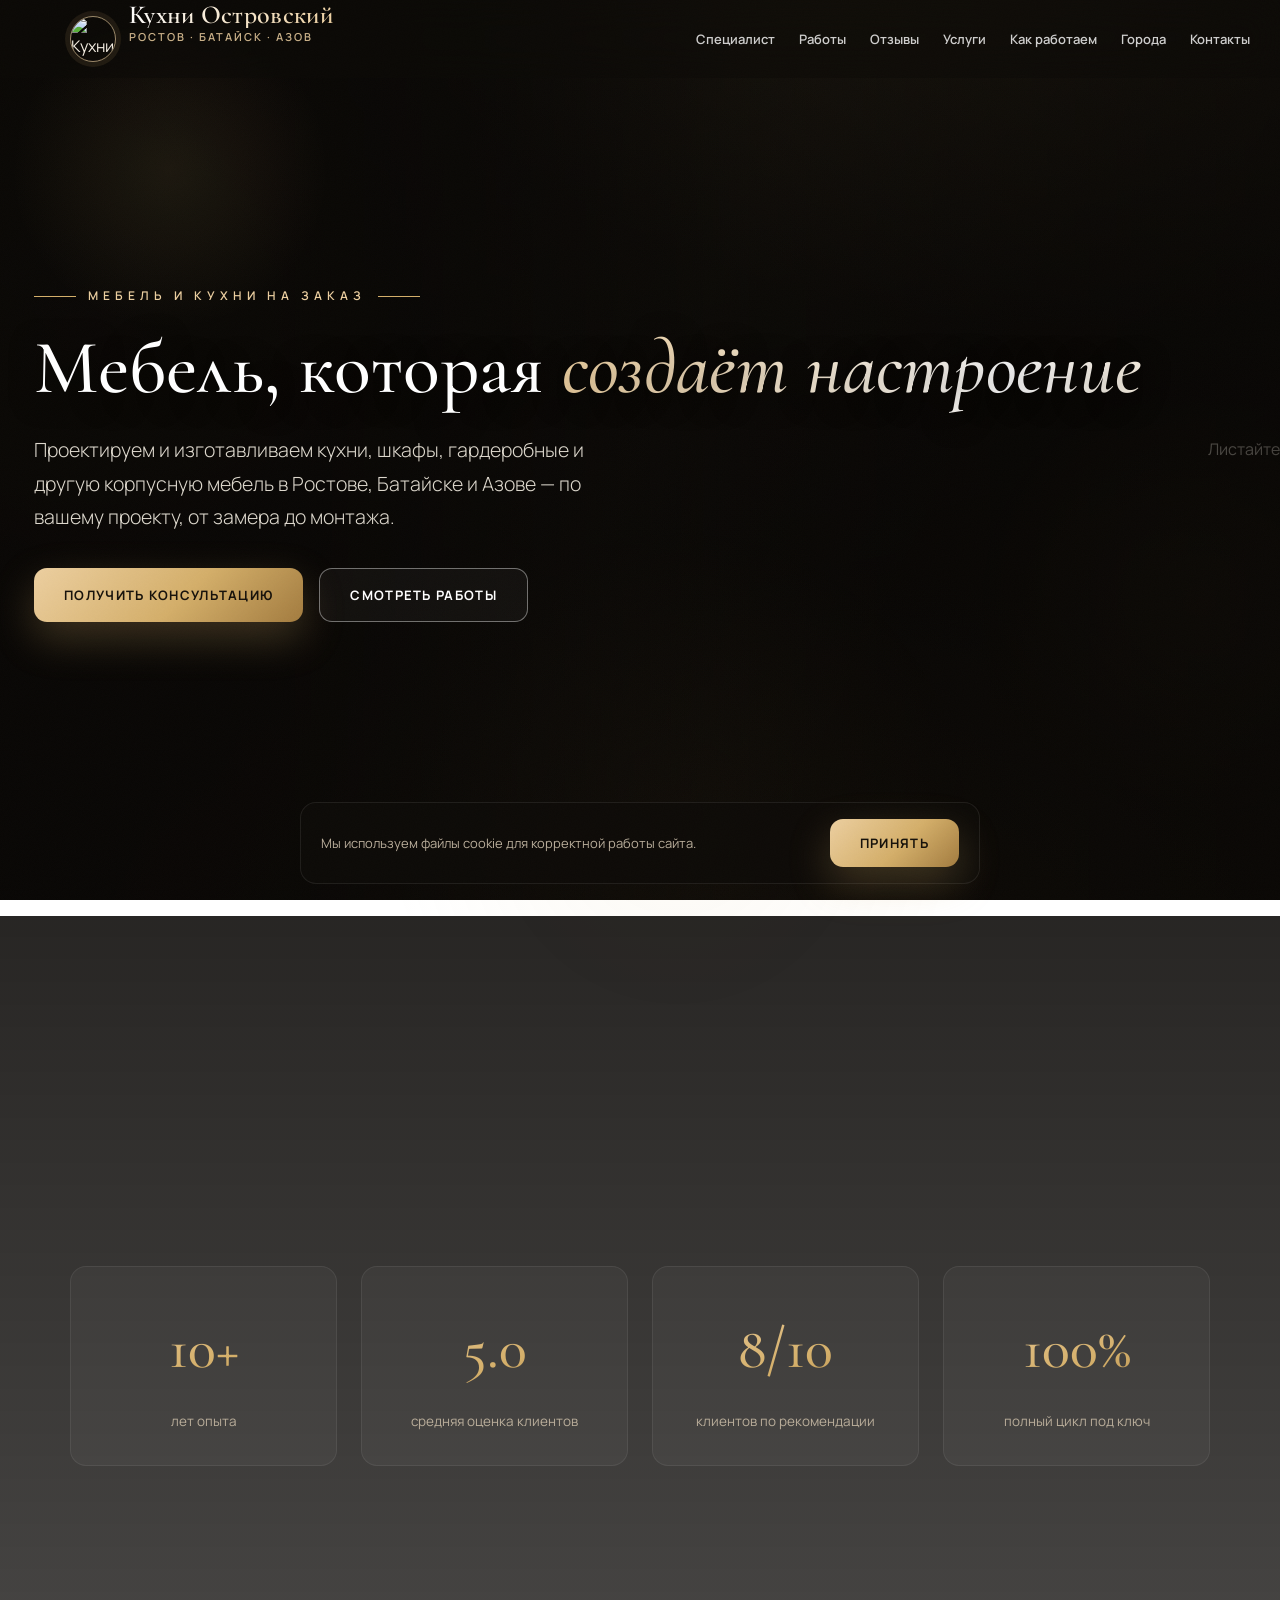
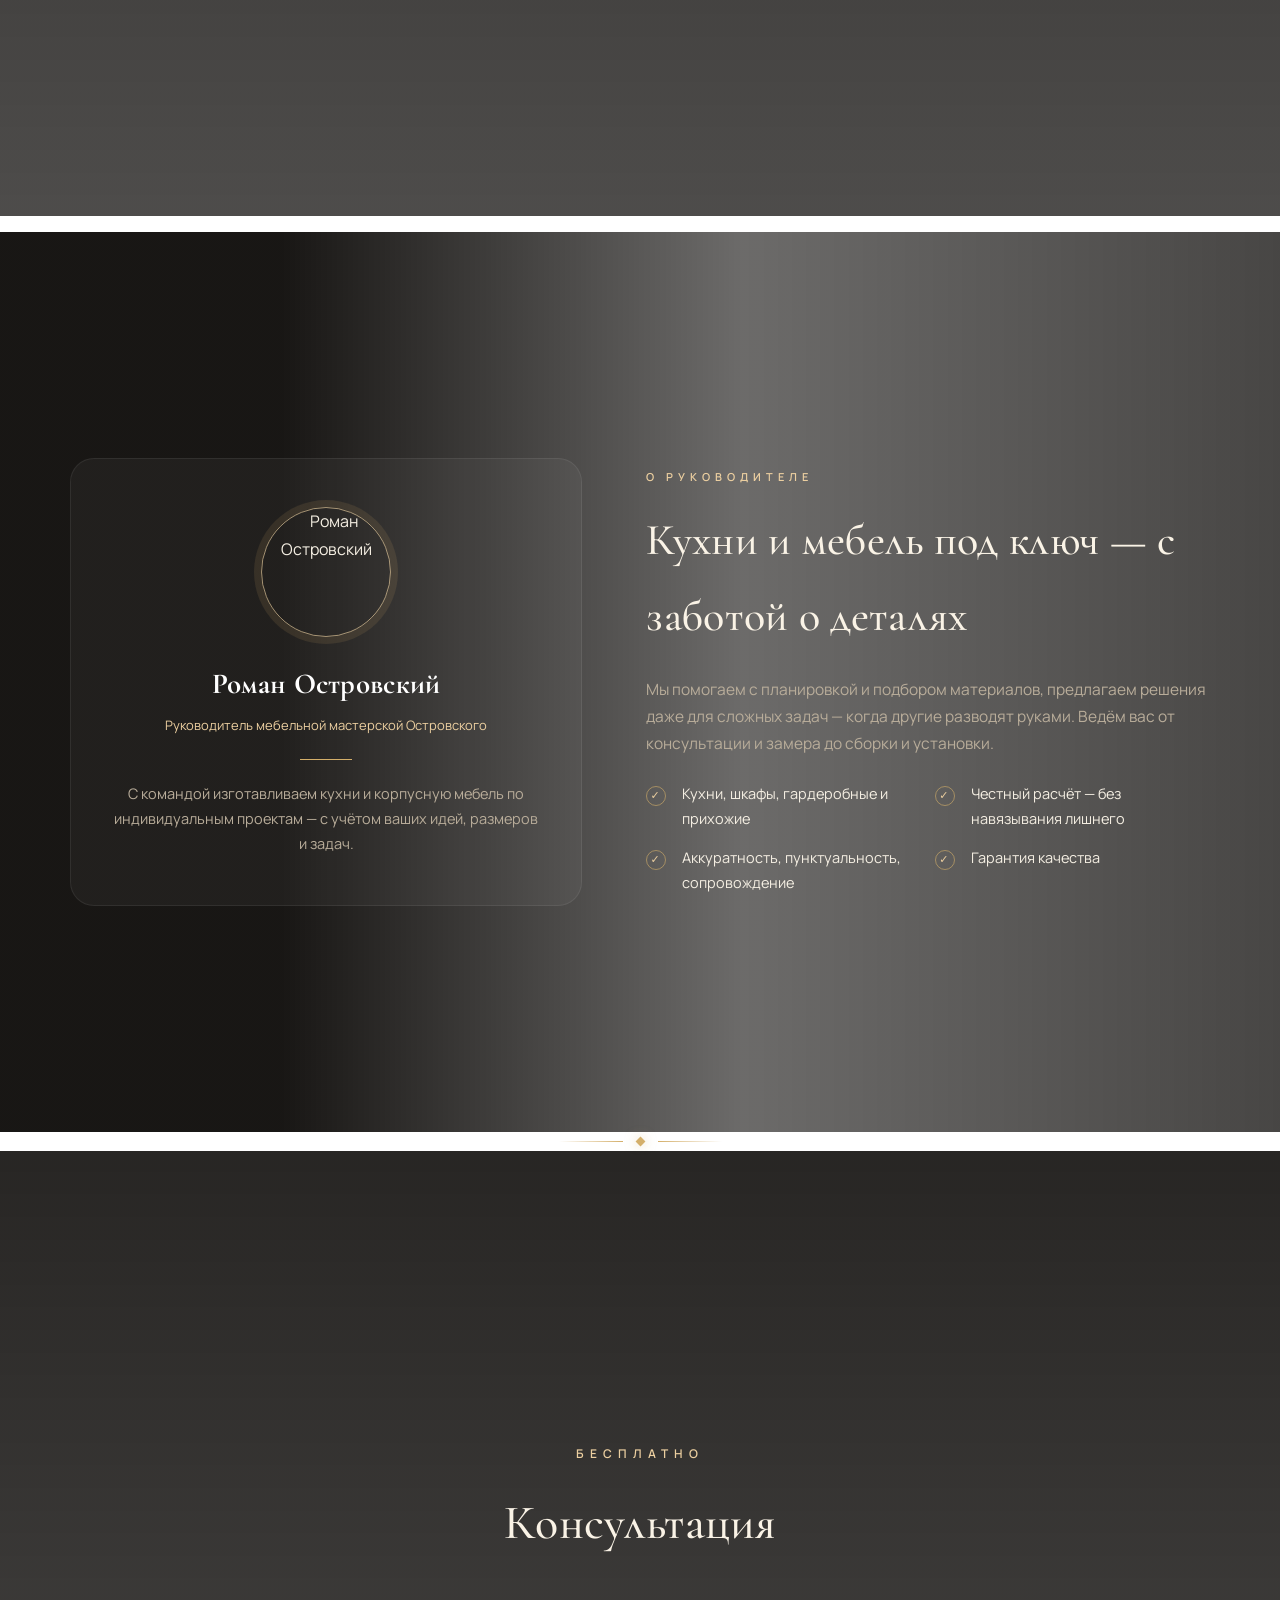
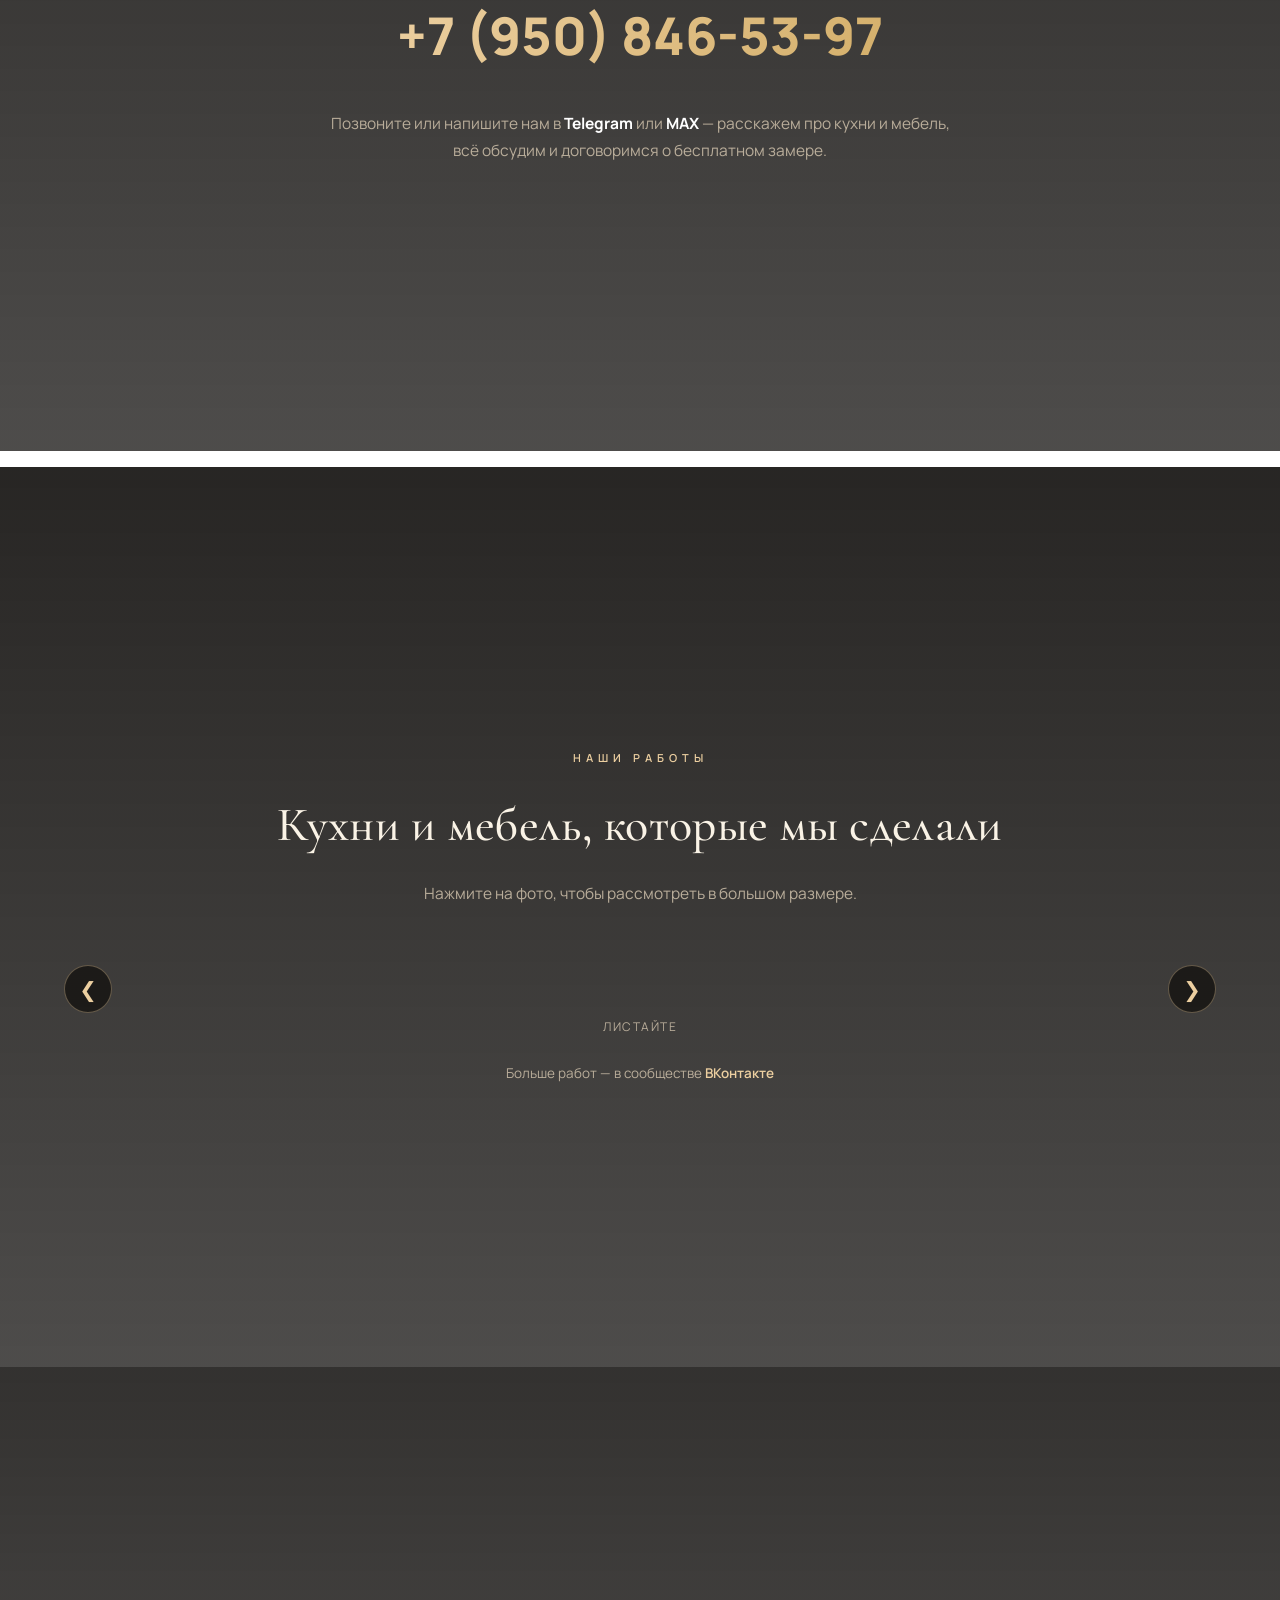
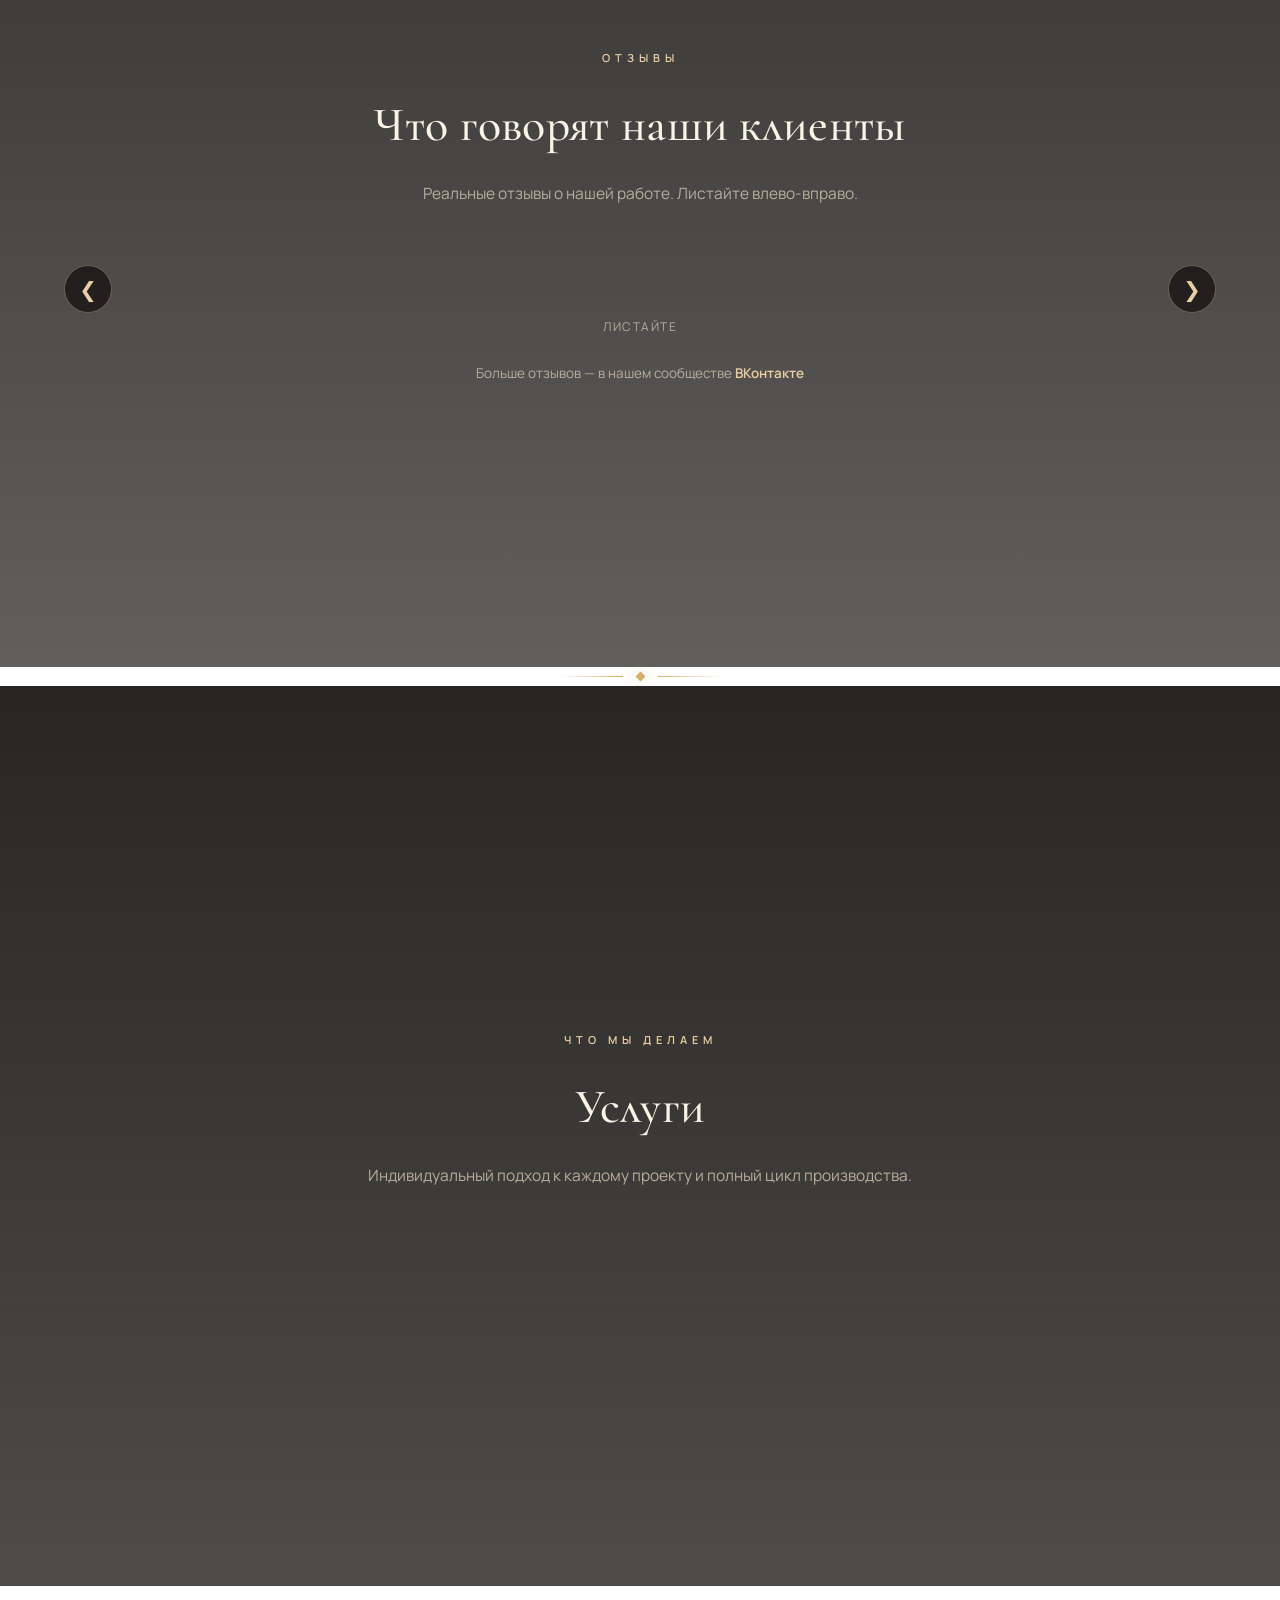
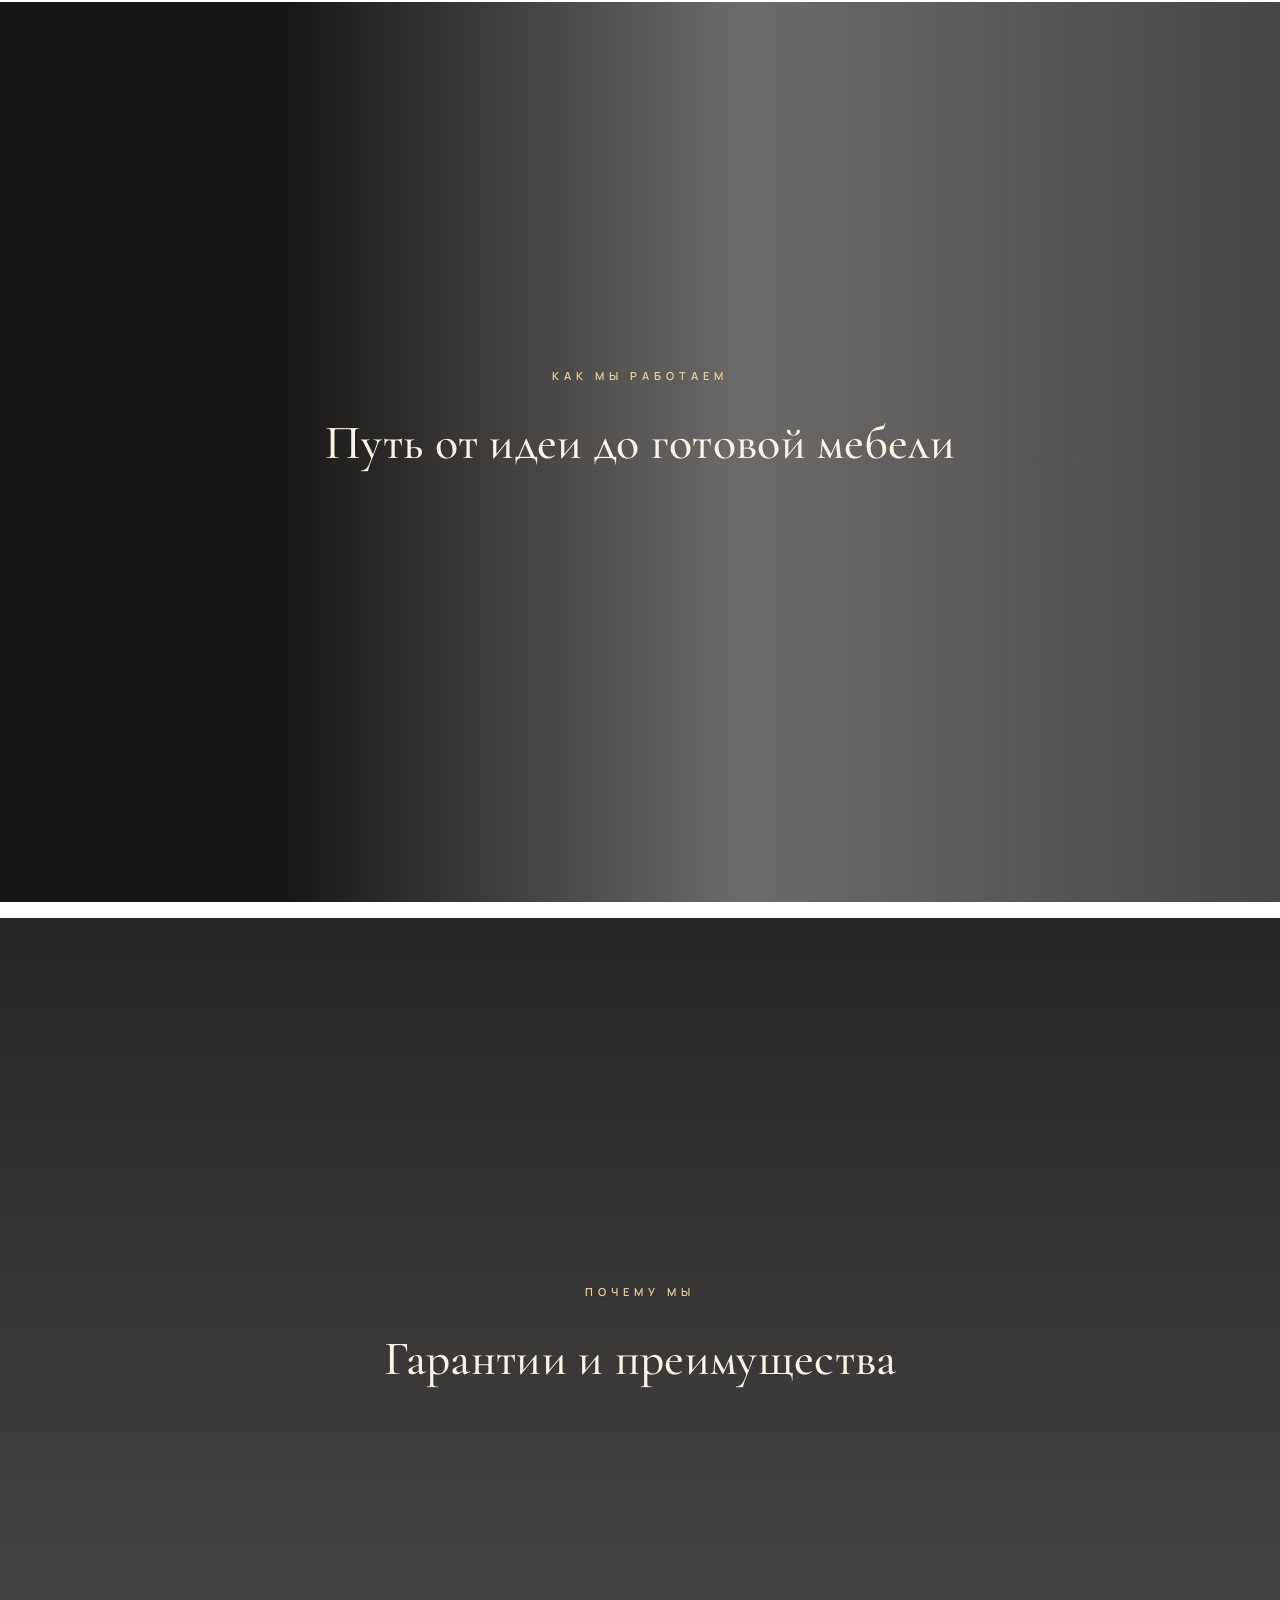
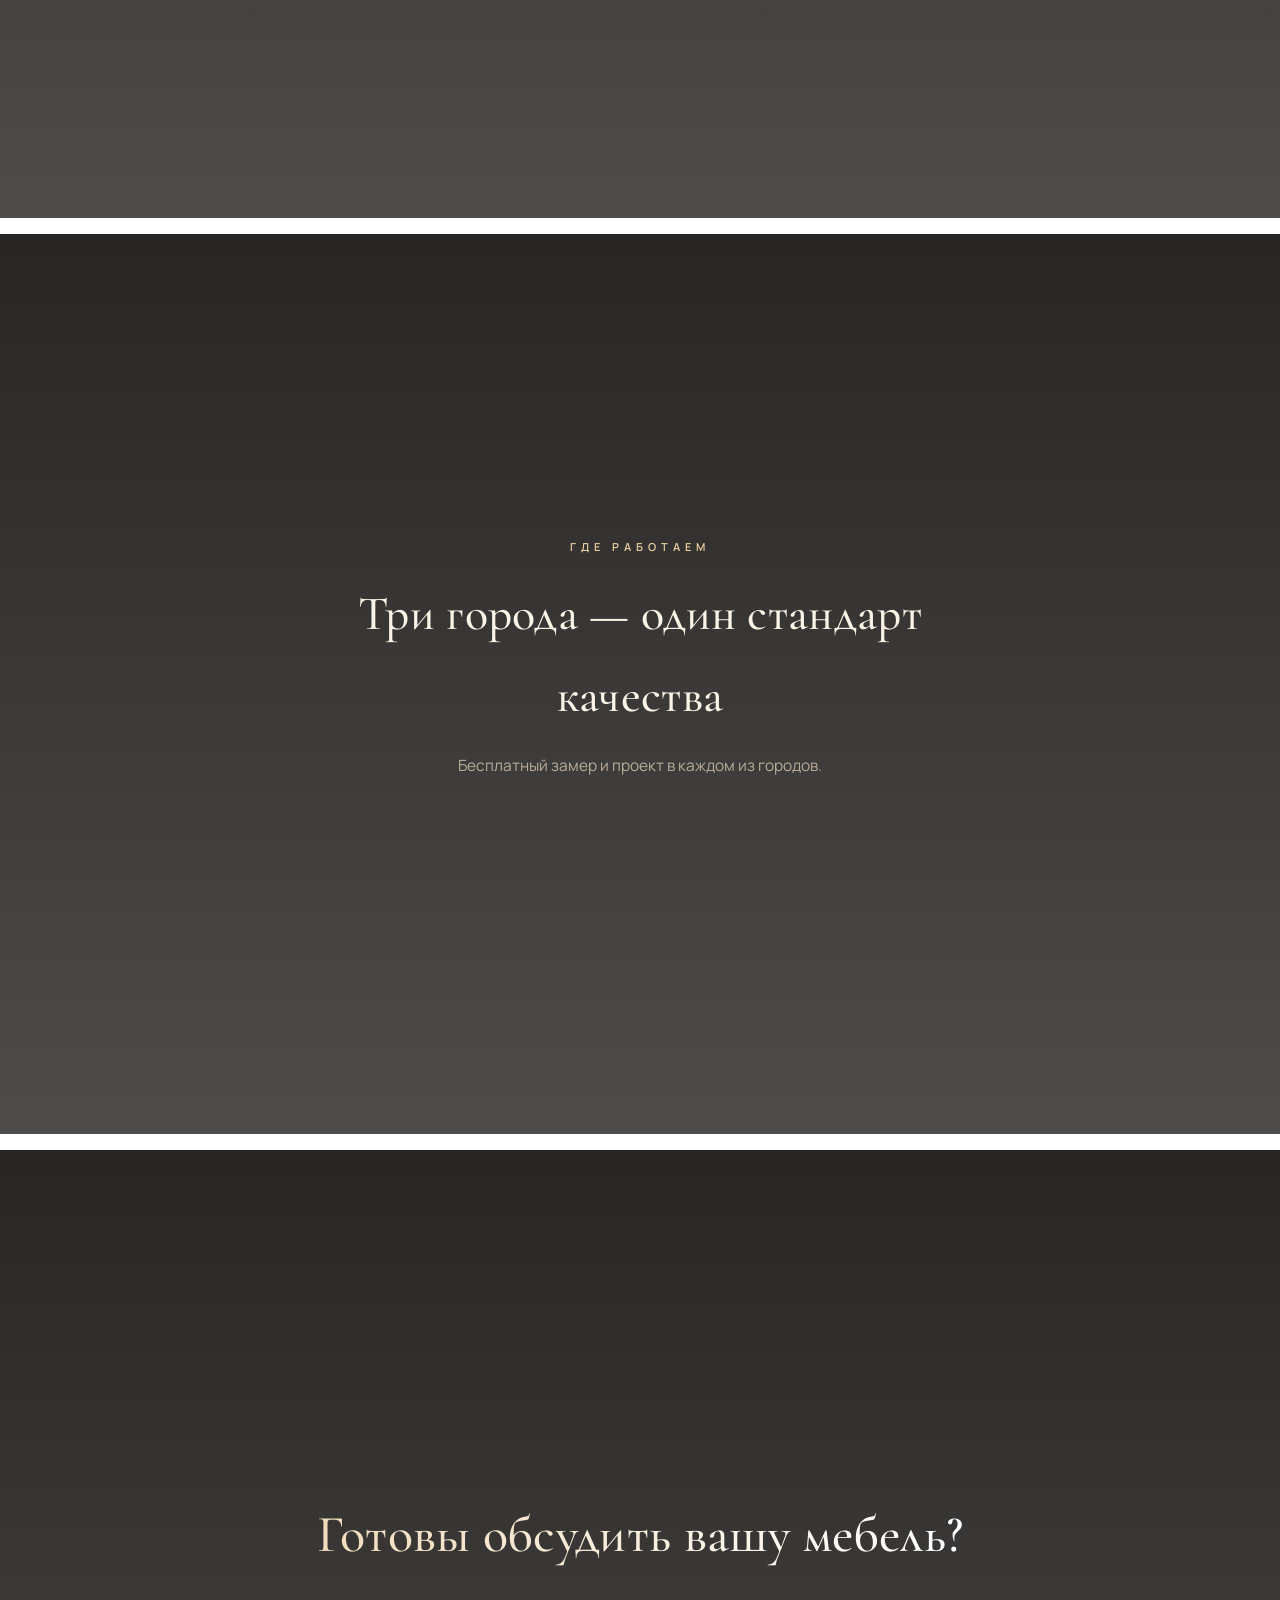
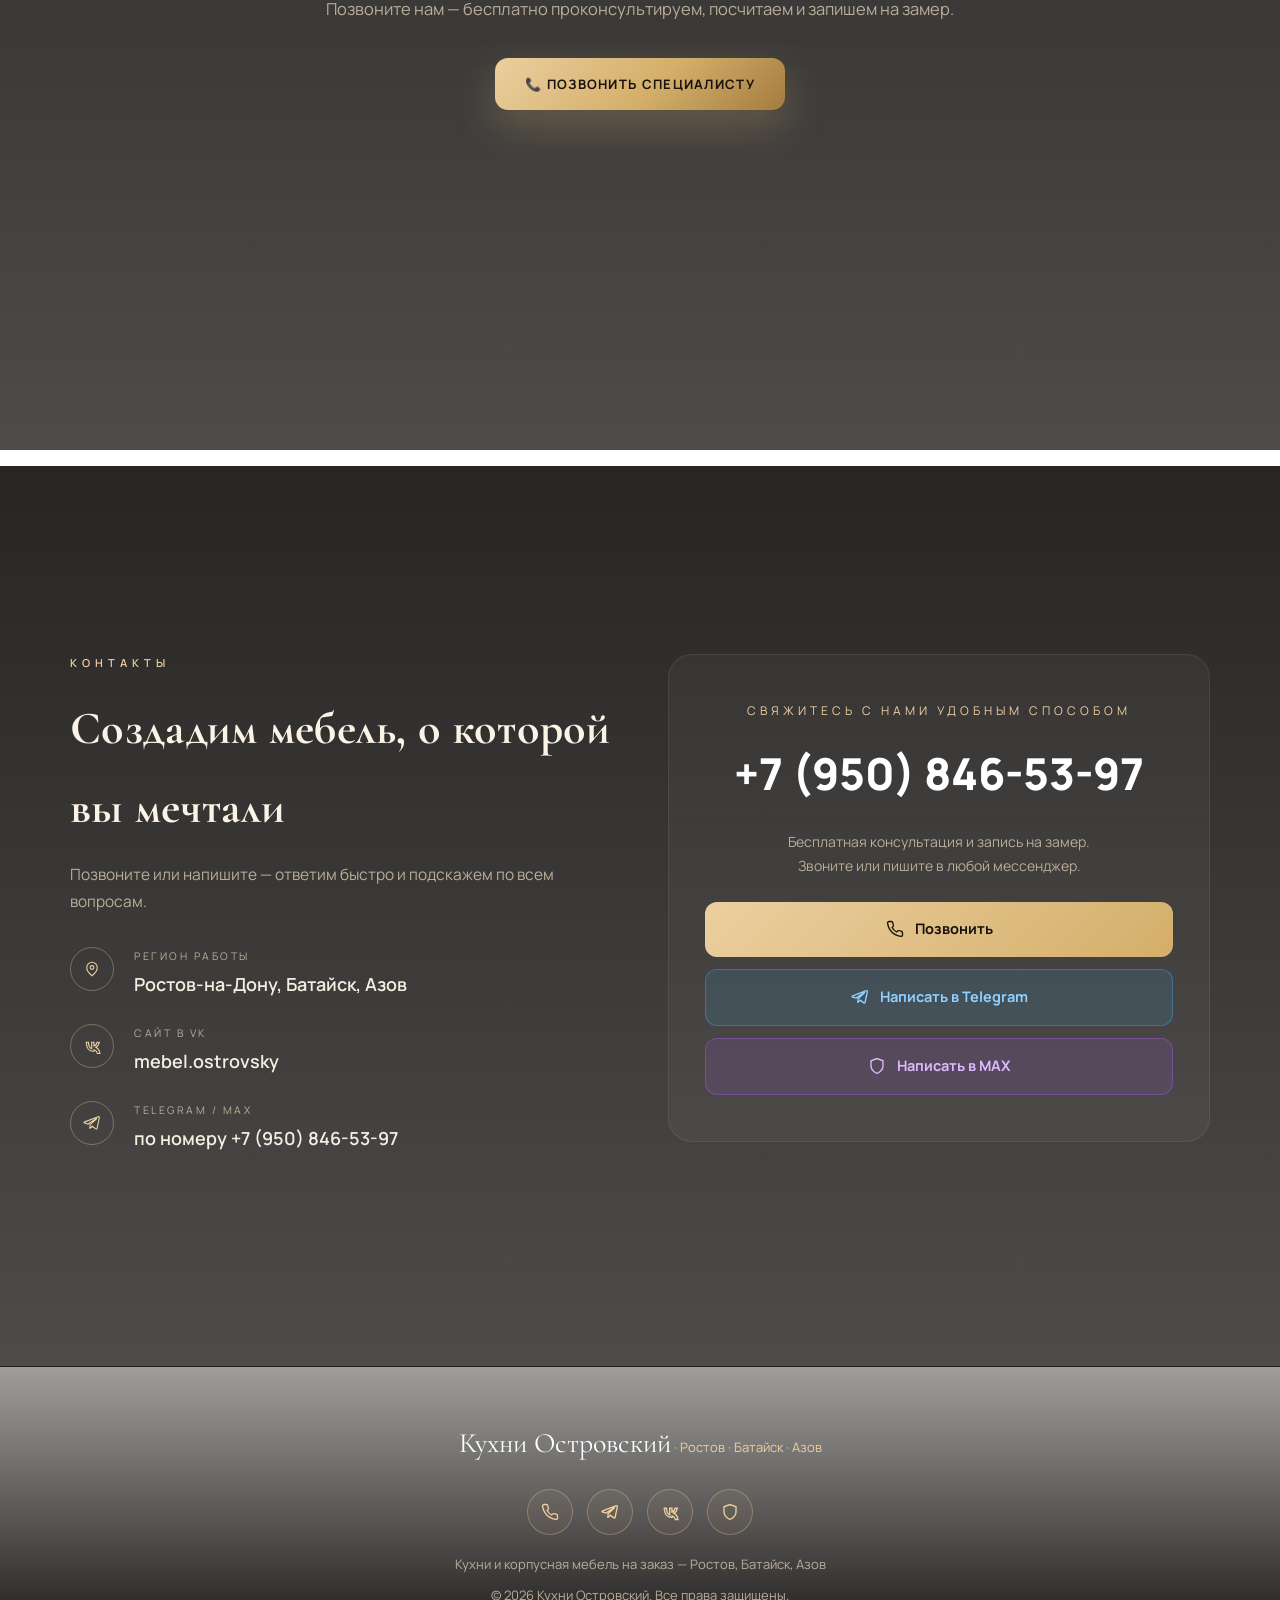
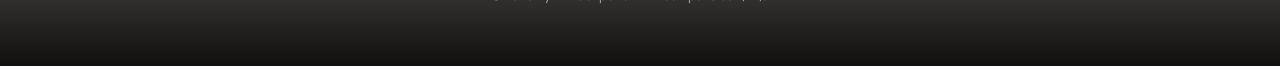
==== commit e7ca4b32: "Update page.html" ====
--- a/page.html
+++ b/page.html
@@ -4,14 +4,11 @@
 <meta charset="UTF-8">
 <meta name="viewport" content="width=device-width, initial-scale=1.0">
 <title>Кухни Островский — кухни на заказ в Ростове, Батайске и Азове | Мебель под ключ</title>
-<meta name="description" content="Кухни на заказ в Ростове-на-Дону, Батайске и Азове от мастерской «Кухни Островский». Бесплатный замер и 3D-проект, собственное производство, монтаж под ключ. ☎ +7 (950) 846-53-97">
-<meta name="keywords" content="кухни остров, кухни островский, кухни островского, кухни островский ростов, кухни ростов островский, кухни батайск островский, кухни азов островский, кухни на заказ ростов, кухни на заказ батайск, кухни на заказ азов, мебель островского, мебель на заказ ростов, корпусная мебель, шкафы купе, гардеробные, прихожие, кухни под ключ, мебель островский">
-<meta name="robots" content="index, follow, max-snippet:-1, max-image-preview:large, max-video-preview:-1">
+<meta name="description" content="Кухни на заказ в Ростове-на-Дону, Батайске и Азове от мастерской «Кухни Островский».">
+<meta name="keywords" content="кухни остров, кухни островский, кухни на заказ ростов, кухни батайск, кухни азов, мебель на заказ">
+<meta name="robots" content="index, follow">
 <meta name="theme-color" content="#0e0c09">
-<meta name="msapplication-TileColor" content="#0e0c09">
 <link rel="canonical" href="https://кухниостровский.рф/">
-<link rel="alternate" hreflang="ru" href="https://кухниостровский.рф/">
-<link rel="alternate" hreflang="x-default" href="https://кухниостровский.рф/">
 <meta name="yandex-verification" content="f7e96d07aee79bf3">
 <meta name="google-site-verification" content="dNSAELu64Y7aK5sjz_zpmhoz6YKn2PIZ03UKPwrgnCI">
 <link rel="shortcut icon" href="/favicon.ico">
@@ -19,14 +16,13 @@
 <link rel="icon" type="image/png" sizes="16x16" href="/favicon-16x16.png">
 <link rel="icon" type="image/png" sizes="32x32" href="/favicon-32x32.png">
 <link rel="apple-touch-icon" sizes="180x180" href="/apple-touch-icon.png">
-<meta name="msapplication-TileImage" content="/apple-touch-icon.png">
 <link rel="manifest" href="/manifest.webmanifest">
 <meta property="og:type" content="website">
 <meta property="og:locale" content="ru_RU">
 <meta property="og:site_name" content="Кухни Островский">
 <meta property="og:url" content="https://кухниостровский.рф/">
 <meta property="og:title" content="Кухни Островский — кухни на заказ в Ростове, Батайске и Азове">
-<meta property="og:description" content="Кухни и корпусная мебель под ключ. Бесплатный замер и 3D-проект, собственное производство, монтаж. ☎ +7 (950) 846-53-97">
+<meta property="og:description" content="Кухни и корпусная мебель под ключ. Бесплатный замер и 3D-проект.">
 <meta property="og:image" content="https://sun9-20.vkuserphoto.ru/s/v1/ig2/2sp8pX_XIyDNZzghUeFMvYeHfkg4Kp7SVOVYhov8iLwAn3vAprbtUJPdXPi5IYkhMH-BR1LanCX8B0gH5rM8NC6c.jpg?quality=95&cs=1254x0">
 <meta name="twitter:card" content="summary_large_image">
 <link rel="preconnect" href="https://fonts.googleapis.com">
@@ -82,9 +78,8 @@
 .logo{display:flex;align-items:center;gap:13px;min-width:0;cursor:pointer;transition:opacity .3s}
 .logo:hover{opacity:.86}
 .brand-ava-w{position:relative;flex-shrink:0;display:inline-flex}
-.brand-ava-w::before{content:"";position:absolute;inset:-5px;border-radius:50%;border:1px solid rgba(236,207,160,.5);opacity:.7;animation:ringPulse 3.6s ease-in-out infinite}
-@keyframes ringPulse{0%,100%{transform:scale(.94);opacity:.35}50%{transform:scale(1.08);opacity:.75}}
-.brand-ava{width:46px;height:46px;border-radius:50%;object-fit:cover;border:1.5px solid rgba(236,207,160,.65);box-shadow:0 0 0 5px rgba(212,175,106,.1),0 0 24px rgba(212,175,106,.4);position:relative;z-index:1}
+.brand-ava{width:46px;height:46px;border-radius:50%;object-fit:cover;border:1.5px solid rgba(236,207,160,.65);box-shadow:0 0 0 5px rgba(212,175,106,.1);position:relative;z-index:1;transition:transform .4s}
+.logo:hover .brand-ava{transform:scale(1.06)}
 .logo .brand-txt{display:flex;flex-direction:column;min-width:0;line-height:1.15}
 .logo .brand-txt .name{display:block;white-space:nowrap;overflow:hidden;text-overflow:ellipsis;font-family:var(--serif);font-size:26px;font-weight:600;color:#fff;line-height:1.05;background:linear-gradient(120deg,#fff,var(--gold-soft));-webkit-background-clip:text;background-clip:text;-webkit-text-fill-color:transparent;letter-spacing:.3px}
 .logo .brand-txt .sub{display:block;color:var(--gold-soft);font-size:11px;font-weight:600;letter-spacing:2px;text-transform:uppercase;white-space:nowrap;overflow:hidden;text-overflow:ellipsis;max-width:62vw;margin-top:3px;opacity:.85}
@@ -207,7 +202,8 @@
 .contact-info .kicker{color:var(--gold-soft);letter-spacing:5px;text-transform:uppercase;font-size:11px;font-weight:600}
 .contact-info>p{color:var(--muted);font-size:15.5px;margin-bottom:32px}
 .c-line{display:flex;align-items:flex-start;gap:20px;margin-bottom:24px}
-.c-ico{width:44px;height:44px;border:1px solid rgba(236,207,160,.35);border-radius:50%;display:flex;align-items:center;justify-content:center;color:var(--gold-soft);flex-shrink:0;font-size:14px;font-weight:700}
+.c-ico{width:44px;height:44px;border:1px solid rgba(236,207,160,.35);border-radius:50%;display:flex;align-items:center;justify-content:center;color:var(--gold-soft);flex-shrink:0}
+.c-ico svg{width:18px;height:18px;stroke:currentColor;fill:none;stroke-width:1.5}
 .c-line .lab{font-size:10.5px;letter-spacing:2.5px;text-transform:uppercase;color:var(--muted);margin-bottom:4px}
 .c-line .val{font-size:18px;font-weight:600;color:var(--text)}
 .call-block{background:rgba(255,255,255,.04);border:1px solid rgba(255,255,255,.07);padding:46px 36px;text-align:center;border-radius:var(--r-lg)}
@@ -274,7 +270,7 @@
   <div class="wrap nav">
     <a href="#top" class="logo" id="logo">
       <span class="brand-ava-w">
-        <img class="brand-ava" src="https://sun9-20.vkuserphoto.ru/s/v1/ig2/2sp8pX_XIyDNZzghUeFMvYeHfkg4Kp7SVOVYhov8iLwAn3vAprbtUJPdXPi5IYkhMH-BR1LanCX8B0gH5rM8NC6c.jpg?quality=95&as=32x32,48x48,72x72,108x108,160x160,240x240,360x360,480x480,540x540,640x640,720x720,1080x1080,1254x1254&from=bu&u=8vUcv8YxPcmfEmzVcjy5cNrPtcWeOIJmbKMc6vln3Q8&cs=1254x0" width="46" height="46" alt="Кухни Островский">
+        <img class="brand-ava" src="https://sun9-20.vkuserphoto.ru/s/v1/ig2/2sp8pX_XIyDNZzghUeFMvYeHfkg4Kp7SVOVYhov8iLwAn3vAprbtUJPdXPi5IYkhMH-BR1LanCX8B0gH5rM8NC6c.jpg?quality=95&cs=1254x0" width="46" height="46" alt="Кухни Островский">
       </span>
       <span class="brand-txt"><span class="name">Кухни Островский</span><span class="sub">Ростов · Батайск · Азов</span></span>
     </a>
@@ -295,7 +291,7 @@
 <div class="scrim" id="scrim"></div>
 
 <section class="panel panel--hero" id="top" data-watermark="Мебель">
-  <div class="bg" style="background-image:url('https://sun9-70.vkuserphoto.ru/s/v1/ig2/s4A0AFD1sjqbbnq-mAfS6e6lCbOTfaw6skzD08T04rMk8FkgYcORaFyMLFJIPcR9EamDGrZ3fDDamkpzifiUnmkO.jpg?quality=95&as=32x21,48x32,72x48,108x72,160x107,240x160,360x241,480x321,540x361,640x428,720x481,1080x722,1280x855,1440x962,2560x1711&from=bu&u=udyioV6Vl_ghNhYbFZ9zjc-ZU_IjlhkVV114xfpUZJs&cs=1280x0')"></div>
+  <div class="bg" style="background-image:url('https://sun9-70.vkuserphoto.ru/s/v1/ig2/s4A0AFD1sjqbbnq-mAfS6e6lCbOTfaw6skzD08T04rMk8FkgYcORaFyMLFJIPcR9EamDGrZ3fDDamkpzifiUnmkO.jpg?quality=95&cs=1280x0')"></div>
   <div class="wrap"><div class="content">
     <span class="eyebrow">Мебель и кухни на заказ</span>
     <h1 id="heroTitle">Мебель, которая <em class="shimmer">создаёт настроение</em></h1>
@@ -309,7 +305,7 @@
 </section>
 
 <section class="panel panel--dark">
-  <div class="bg" style="background-image:url('https://sun9-20.vkuserphoto.ru/s/v1/ig2/9W8TzKo3y8t8-s63NRmlys3yJtHJAKPBOp2QIyuqMSTinG9q-UFuD5sYkz4wbd7QZDv7wQxsZlldmCrAM-PzPlDJ.jpg?quality=95&as=32x21,48x32,72x48,108x72,160x107,240x160,360x240,480x320,540x360,640x427,720x480,1080x720,1280x853,1440x960,1800x1200&from=bu&u=kySpH3qK1oaqlWr8kbrP_y7iDDbASMEGWuJ5dgxf5MU&cs=1280x0')"></div>
+  <div class="bg" style="background-image:url('https://sun9-20.vkuserphoto.ru/s/v1/ig2/9W8TzKo3y8t8-s63NRmlys3yJtHJAKPBOp2QIyuqMSTinG9q-UFuD5sYkz4wbd7QZDv7wQxsZlldmCrAM-PzPlDJ.jpg?quality=95&cs=1280x0')"></div>
   <div class="wrap"><div class="content">
     <div class="stats">
       <div class="stat reveal"><div class="num" data-count="10" data-suffix="+">0</div><div class="lbl">лет опыта</div></div>
@@ -321,7 +317,7 @@
 </section>
 
 <section class="panel" id="about">
-  <div class="bg" style="background-image:url('https://sun9-50.vkuserphoto.ru/s/v1/ig2/_uJbJ-Gw0zJ3jVPyc4QJRGUErYM5zju63UDQM6FFDezILgQ54i5ycLVvhgSHl5hHPVIKikt0AL9V6DrmqDH7G5C6.jpg?quality=95&as=32x24,48x36,72x54,108x81,160x120,240x180,360x270,480x360,540x405,640x480,720x540,1080x810,1280x960,1440x1080,2208x1656&from=bu&u=9_d3vo4cDIif_5OxDZbDgMLFC1xuAQSKRY1zAPscIwM&cs=1280x0')"></div>
+  <div class="bg" style="background-image:url('https://sun9-50.vkuserphoto.ru/s/v1/ig2/_uJbJ-Gw0zJ3jVPyc4QJRGUErYM5zju63UDQM6FFDezILgQ54i5ycLVvhgSHl5hHPVIKikt0AL9V6DrmqDH7G5C6.jpg?quality=95&cs=1280x0')"></div>
   <div class="wrap"><div class="content">
     <div class="about">
       <div class="about-card reveal">
@@ -349,7 +345,7 @@
 <div class="gold-divider"><i></i><b></b><i></i></div>
 
 <section class="panel panel--center panel--dark" id="consult">
-  <div class="bg" style="background-image:url('https://sun9-41.vkuserphoto.ru/s/v1/ig2/qi7m_VnJPio2P4oKJhNr6X-9HJD2kCt6f98XGtveyiAxhJ4ru17yVoibjERFJ4-ZWDOm8Lr7xGMwRP6dSudvgPnG.jpg?quality=95&as=32x43,48x64,72x96,108x144,160x213,240x320,360x480,480x640,540x720,640x853,720x960,1080x1440,1280x1707,1440x1920,1920x2560&from=bu&u=myRGe7iEVeLqDstzbpBsld7P0jp7l04_xCLynpcz4So&cs=1280x0')"></div>
+  <div class="bg" style="background-image:url('https://sun9-41.vkuserphoto.ru/s/v1/ig2/qi7m_VnJPio2P4oKJhNr6X-9HJD2kCt6f98XGtveyiAxhJ4ru17yVoibjERFJ4-ZWDOm8Lr7xGMwRP6dSudvgPnG.jpg?quality=95&cs=1280x0')"></div>
   <div class="wrap"><div class="content consult">
     <span class="kicker reveal" style="color:var(--gold-soft);letter-spacing:6px;text-transform:uppercase;font-size:12px;font-weight:600">Бесплатно</span>
     <h2 class="k reveal">Консультация</h2>
@@ -359,7 +355,7 @@
 </section>
 
 <section class="panel panel--center panel--dark" id="works" data-watermark="Работы">
-  <div class="bg" style="background-image:url('https://sun9-32.vkuserphoto.ru/s/v1/ig2/ipQDYrxkEiu9wFqxHUIJNhf4YERP29pOrzOhJ2hTcO6Z-fqWBrPA9D1vCltHlp9RltkldMRefKPMMkB8aD8jhZfR.jpg?quality=95&as=32x21,48x32,72x48,108x72,160x107,240x160,360x240,480x320,540x360,640x427,720x480,1080x720,1280x853,1440x960,2560x1707&from=bu&u=q3wKCscaGbBU8n3umOUNA0wOvLkQBDAVXIkzDrivHgk&cs=1280x0')"></div>
+  <div class="bg" style="background-image:url('https://sun9-32.vkuserphoto.ru/s/v1/ig2/ipQDYrxkEiu9wFqxHUIJNhf4YERP29pOrzOhJ2hTcO6Z-fqWBrPA9D1vCltHlp9RltkldMRefKPMMkB8aD8jhZfR.jpg?quality=95&cs=1280x0')"></div>
   <div class="wrap"><div class="content">
     <div class="sec-head reveal">
       <div class="kicker">Наши работы</div>
@@ -390,7 +386,7 @@
 </div>
 
 <section class="panel panel--center" id="reviews" data-watermark="Отзывы">
-  <div class="bg" style="background-image:url('https://sun9-64.vkuserphoto.ru/s/v1/ig2/wllk0NJeZqqGu0oNhLoLS7k3FJSugAEpIBElk8HeWwp_EqOH7dKCix844jHZRQwXWkISHmdmXW9hWEaFuC-CCB84.jpg?quality=95&as=32x21,48x32,72x48,108x72,160x107,240x160,360x240,480x320,540x360,640x427,720x480,1080x720,1280x853,1440x960,2560x1707&from=bu&u=T5NJHPubDiY9E_IwXkmzI6uExoeA0QSNz39xjf4UD5M&cs=1280x0')"></div>
+  <div class="bg" style="background-image:url('https://sun9-64.vkuserphoto.ru/s/v1/ig2/wllk0NJeZqqGu0oNhLoLS7k3FJSugAEpIBElk8HeWwp_EqOH7dKCix844jHZRQwXWkISHmdmXW9hWEaFuC-CCB84.jpg?quality=95&cs=1280x0')"></div>
   <div class="wrap"><div class="content">
     <div class="sec-head reveal">
       <div class="kicker">Отзывы</div>
@@ -411,7 +407,7 @@
 <div class="gold-divider"><i></i><b></b><i></i></div>
 
 <section class="panel panel--dark" id="services" data-watermark="Услуги">
-  <div class="bg" style="background-image:url('https://sun9-88.vkuserphoto.ru/s/v1/ig2/vCipZmkZdy5Ix0cFh98i0yhNAYynqzh2gm00rWx5Qr019O4RHjwcs7pN6iKT4L_d1vanDAbUJ9JRrHj_uw13YVhg.jpg?quality=95&as=32x44,48x66,72x99,108x149,160x220,240x331,360x496,480x661,540x744,640x882,720x992,1080x1488,1280x1764,1440x1984,1858x2560&from=bu&u=lrbIDUwRUQKMEvaw12w2pRXFBLE0sHCmc6AYF8H7CIA&cs=1280x0')"></div>
+  <div class="bg" style="background-image:url('https://sun9-88.vkuserphoto.ru/s/v1/ig2/vCipZmkZdy5Ix0cFh98i0yhNAYynqzh2gm00rWx5Qr019O4RHjwcs7pN6iKT4L_d1vanDAbUJ9JRrHj_uw13YVhg.jpg?quality=95&cs=1280x0')"></div>
   <div class="wrap"><div class="content">
     <div class="sec-head reveal">
       <div class="kicker">Что мы делаем</div>
@@ -423,7 +419,7 @@
 </section>
 
 <section class="panel" id="process">
-  <div class="bg" style="background-image:url('https://sun9-39.vkuserphoto.ru/s/v1/ig2/xiwu_WFFyjmJc4_VAOD1BHikAdMqBy9N-SuKyiWu7xC8OYE-pfhtW5GkOyO5No0KjOrNQUwcgOW3Gr2bCnjvFp2H.jpg?quality=95&as=32x24,48x36,72x54,108x81,160x120,240x180,360x270,480x360,540x405,640x480,720x540,1080x810,1280x960,1440x1080,2560x1920&from=bu&u=VpmAnVyzkXcBCcJLy2DSlVkJJG2zYnSPbLzk7-TXGGk&cs=1280x0')"></div>
+  <div class="bg" style="background-image:url('https://sun9-39.vkuserphoto.ru/s/v1/ig2/xiwu_WFFyjmJc4_VAOD1BHikAdMqBy9N-SuKyiWu7xC8OYE-pfhtW5GkOyO5No0KjOrNQUwcgOW3Gr2bCnjvFp2H.jpg?quality=95&cs=1280x0')"></div>
   <div class="wrap"><div class="content">
     <div class="sec-head reveal">
       <div class="kicker">Как мы работаем</div>
@@ -434,7 +430,7 @@
 </section>
 
 <section class="panel panel--dark">
-  <div class="bg" style="background-image:url('https://sun9-50.vkuserphoto.ru/s/v1/ig2/C_b5sF8D1xkYdXe0s1BPq0c52G5b_U0r8MpWIaYYJzh9CXIE4qk0Q3rnZh2FuNZhpnp78BBveTceOk2Js-tECU_z.jpg?quality=95&as=32x24,48x36,72x54,108x81,160x120,240x180,360x270,480x360,540x405,640x480,720x540,1080x810,1280x960,1440x1080,2560x1920&from=bu&u=YCey971XM2nuNjhkwSaIOfPMTMneMAyHLaPyHT4mLyY&cs=1280x0')"></div>
+  <div class="bg" style="background-image:url('https://sun9-50.vkuserphoto.ru/s/v1/ig2/C_b5sF8D1xkYdXe0s1BPq0c52G5b_U0r8MpWIaYYJzh9CXIE4qk0Q3rnZh2FuNZhpnp78BBveTceOk2Js-tECU_z.jpg?quality=95&cs=1280x0')"></div>
   <div class="wrap"><div class="content">
     <div class="sec-head reveal">
       <div class="kicker">Почему мы</div>
@@ -445,7 +441,7 @@
 </section>
 
 <section class="panel panel--center panel--dark" id="cities">
-  <div class="bg" style="background-image:url('https://sun9-87.vkuserphoto.ru/s/v1/ig2/WHkPw7TZze6TV4t2q6Yr2pw61S1zWDeDyp8Dbe2IFm31aAuhXVSQ2DUTnM6AIt5u3cLTp9mh-YN2b_Lb0q5iHCFu.jpg?quality=95&as=32x40,48x60,72x90,108x134,160x199,240x298,360x448,480x597,540x671,640x796,720x895,1080x1343,1280x1591,1440x1790,2059x2560&from=bu&u=bQW477ZK7yLopHDa2oCbH-uA483cvDm58BTlNs29AoE&cs=1280x0')"></div>
+  <div class="bg" style="background-image:url('https://sun9-87.vkuserphoto.ru/s/v1/ig2/WHkPw7TZze6TV4t2q6Yr2pw61S1zWDeDyp8Dbe2IFm31aAuhXVSQ2DUTnM6AIt5u3cLTp9mh-YN2b_Lb0q5iHCFu.jpg?quality=95&cs=1280x0')"></div>
   <div class="wrap"><div class="content">
     <div class="sec-head reveal">
       <div class="kicker">Где работаем</div>
@@ -457,7 +453,7 @@
 </section>
 
 <section class="panel panel--center panel--dark">
-  <div class="bg" style="background-image:url('https://sun9-64.vkuserphoto.ru/s/v1/ig2/wllk0NJeZqqGu0oNhLoLS7k3FJSugAEpIBElk8HeWwp_EqOH7dKCix844jHZRQwXWkISHmdmXW9hWEaFuC-CCB84.jpg?quality=95&as=32x21,48x32,72x48,108x72,160x107,240x160,360x240,480x320,540x360,640x427,720x480,1080x720,1280x853,1440x960,2560x1707&from=bu&u=T5NJHPubDiY9E_IwXkmzI6uExoeA0QSNz39xjf4UD5M&cs=1280x0')"></div>
+  <div class="bg" style="background-image:url('https://sun9-64.vkuserphoto.ru/s/v1/ig2/wllk0NJeZqqGu0oNhLoLS7k3FJSugAEpIBElk8HeWwp_EqOH7dKCix844jHZRQwXWkISHmdmXW9hWEaFuC-CCB84.jpg?quality=95&cs=1280x0')"></div>
   <div class="wrap"><div class="content cta">
     <h2 class="reveal shimmer">Готовы обсудить вашу мебель?</h2>
     <p class="reveal">Позвоните нам — бесплатно проконсультируем, посчитаем и запишем на замер.</p>
@@ -466,17 +462,16 @@
 </section>
 
 <section class="panel panel--dark" id="contacts">
-  <div class="bg" style="background-image:url('https://sun9-52.vkuserphoto.ru/s/v1/ig2/iD_ZIKN3aW1Ml52LPM3C65Qa7raIjG1CUC-fRrbHZEdxtU9hrsvTAh80W9sM3wI2hBUlsHc86fnHiG43aAOPlRuP.jpg?quality=95&as=32x24,48x36,72x54,108x81,160x120,240x180,360x270,480x360,540x405,640x480,720x540,1080x810,1280x960,1440x1080,2560x1920&from=bu&u=mdGpdzTBkRhwLQzuIJS1nz6l-_CWqdnxhW1cwsXNCx8&cs=1080x0')"></div>
+  <div class="bg" style="background-image:url('https://sun9-52.vkuserphoto.ru/s/v1/ig2/iD_ZIKN3aW1Ml52LPM3C65Qa7raIjG1CUC-fRrbHZEdxtU9hrsvTAh80W9sM3wI2hBUlsHc86fnHiG43aAOPlRuP.jpg?quality=95&cs=1080x0')"></div>
   <div class="wrap"><div class="content">
     <div class="contact-grid">
       <div class="contact-info reveal">
         <div class="kicker">Контакты</div>
         <h2>Создадим мебель, о которой вы мечтали</h2>
         <p>Позвоните или напишите — ответим быстро и подскажем по всем вопросам.</p>
-        <div class="c-line"><div class="c-ico"><svg viewBox="0 0 24 24" width="18" height="18" fill="none" stroke="currentColor" stroke-width="1.5"><path d="M12 21s-7-5.5-7-11a7 7 0 1 1 14 0c0 5.5-7 11-7 11z"/><circle cx="12" cy="10" r="2.5"/></svg></div><div><div class="lab">Регион работы</div><div class="val">Ростов-на-Дону, Батайск, Азов</div></div></div>
-        <div class="c-line"><div class="c-ico"><svg viewBox="0 0 24 24" width="18" height="18" fill="none" stroke="currentColor" stroke-width="1.5"><path d="M14 19c-6 0-9.5-4.5-9.7-12h3c.1 5 2.5 8 4.3 8.8V7h3v5c1.8-.2 3.6-2.6 4.2-5h3c-.6 3.4-2.8 5.8-4.6 6.6 1.8.9 4.6 3.6 5.4 8.4h-3.4c-.6-2.5-2.4-4.4-4.3-4.9V19H14z"/></svg></div><div><div class="lab">Сайт в VK</div><a class="val" href="https://vk.com/mebel.ostrovsky" target="_blank" rel="noopener">mebel.ostrovsky</a></div></div>
-        <div class="c-line"><div class="c-ico"><svg viewBox="0 0 24 24" width="18" height="18" fill="none" stroke="currentColor" stroke-width="1.5"><path d="M21.9 4.6L18.8 19c-.2 1-.8 1.3-1.7.8l-4.7-3.5-2.3 2.2c-.3.3-.5.5-1 .5l.4-4.8L18 6.4c.4-.3-.1-.5-.6-.2L6.7 13.4l-4.6-1.4c-1-.3-1-1 .2-1.5l18-6.9c.8-.3 1.6.2 1.6 1z"/></svg></div><div><div class="lab">Telegram / MAX</div><div class="val">по номеру +7 (950) 846-53-97</div></div></div>
-        <div class="c-line"><div class="c-ico"><svg viewBox="0 0 24 24" width="18" height="18" fill="none" stroke="currentColor" stroke-width="1.5"><circle cx="12" cy="12" r="9"/><path d="M12 7v5l3 3"/></svg></div><div><div class="lab">Сообщения VK</div><div class="val">личные сообщения сообщества</div></div></div>
+        <div class="c-line"><div class="c-ico"><svg viewBox="0 0 24 24"><path d="M12 21s-7-5.5-7-11a7 7 0 1 1 14 0c0 5.5-7 11-7 11z"/><circle cx="12" cy="10" r="2.5"/></svg></div><div><div class="lab">Регион работы</div><div class="val">Ростов-на-Дону, Батайск, Азов</div></div></div>
+        <div class="c-line"><div class="c-ico"><svg viewBox="0 0 24 24"><path d="M14 19c-6 0-9.5-4.5-9.7-12h3c.1 5 2.5 8 4.3 8.8V7h3v5c1.8-.2 3.6-2.6 4.2-5h3c-.6 3.4-2.8 5.8-4.6 6.6 1.8.9 4.6 3.6 5.4 8.4h-3.4c-.6-2.5-2.4-4.4-4.3-4.9V19H14z"/></svg></div><div><div class="lab">Сайт в VK</div><a class="val" href="https://vk.com/mebel.ostrovsky" target="_blank" rel="noopener">mebel.ostrovsky</a></div></div>
+        <div class="c-line"><div class="c-ico"><svg viewBox="0 0 24 24"><path d="M21.9 4.6L18.8 19c-.2 1-.8 1.3-1.7.8l-4.7-3.5-2.3 2.2c-.3.3-.5.5-1 .5l.4-4.8L18 6.4c.4-.3-.1-.5-.6-.2L6.7 13.4l-4.6-1.4c-1-.3-1-1 .2-1.5l18-6.9c.8-.3 1.6.2 1.6 1z"/></svg></div><div><div class="lab">Telegram / MAX</div><div class="val">по номеру +7 (950) 846-53-97</div></div></div>
       </div>
       <div class="reveal">
         <div class="call-block">
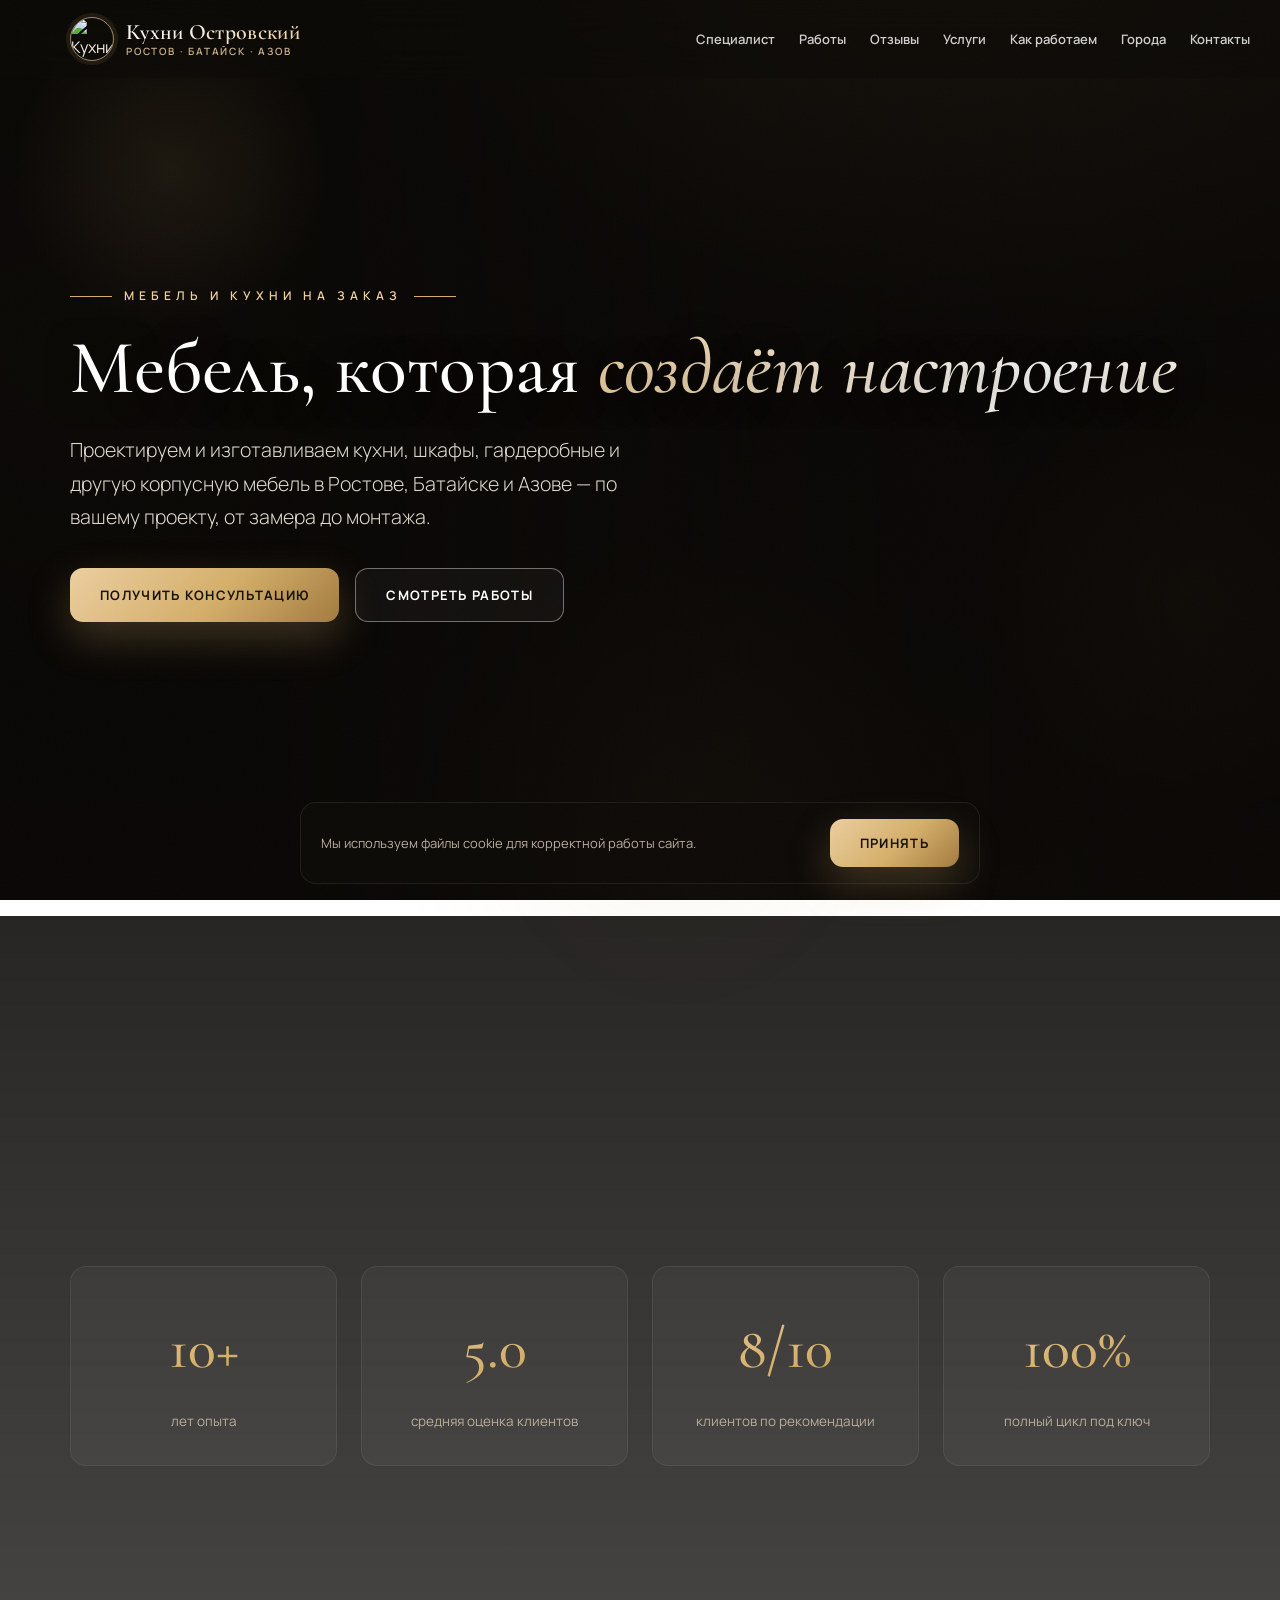
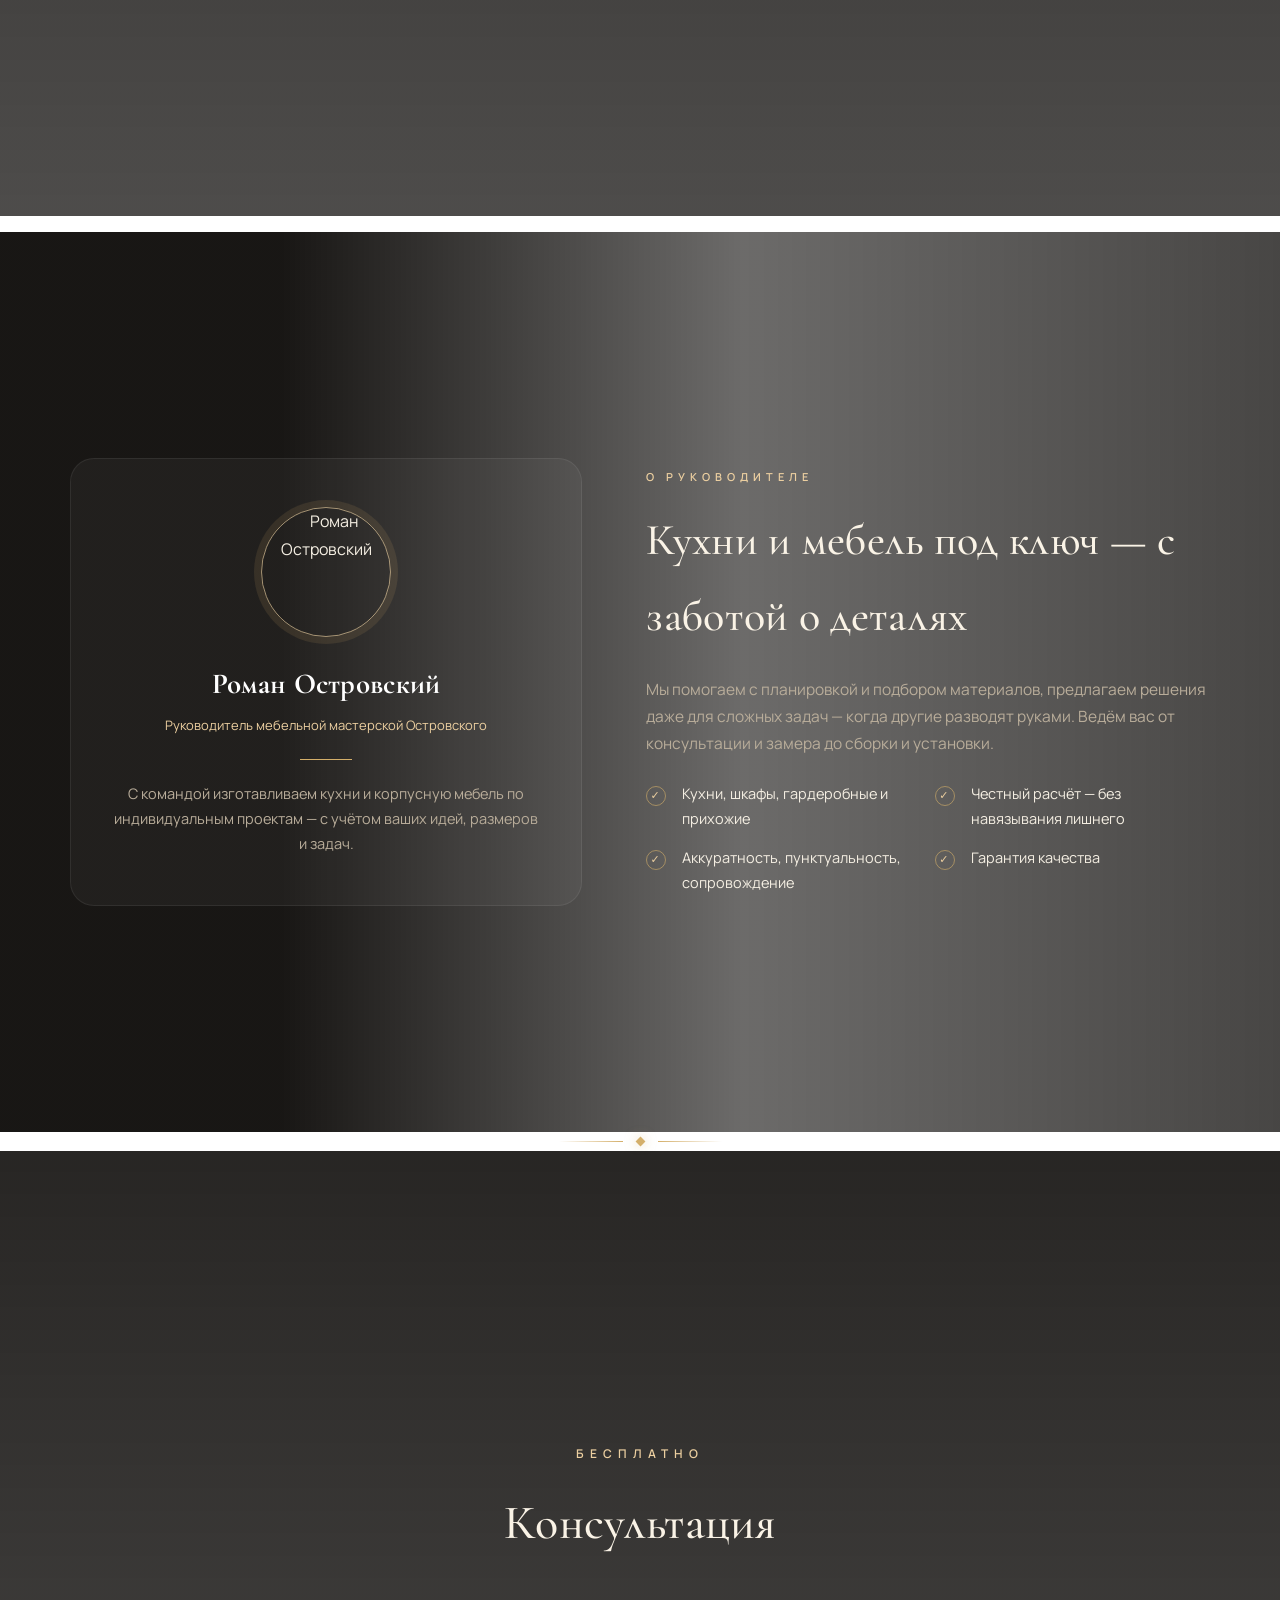
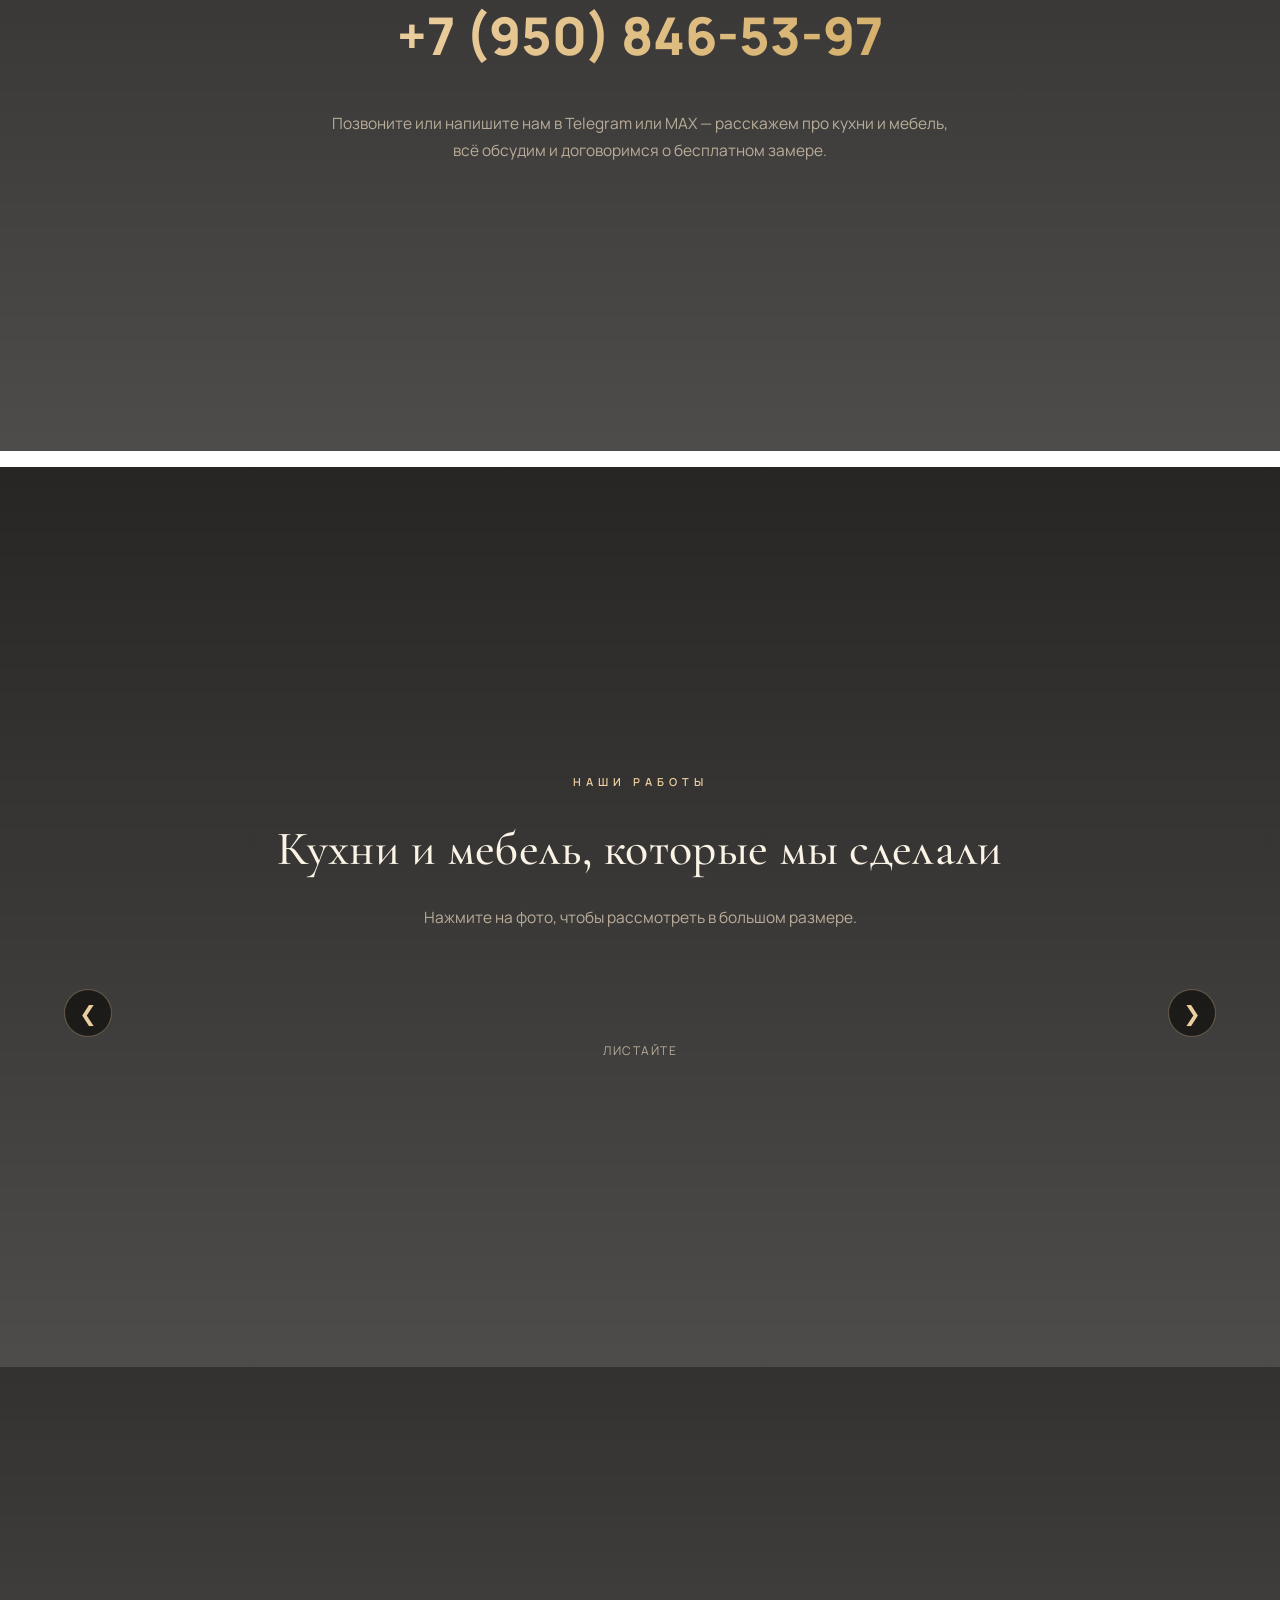
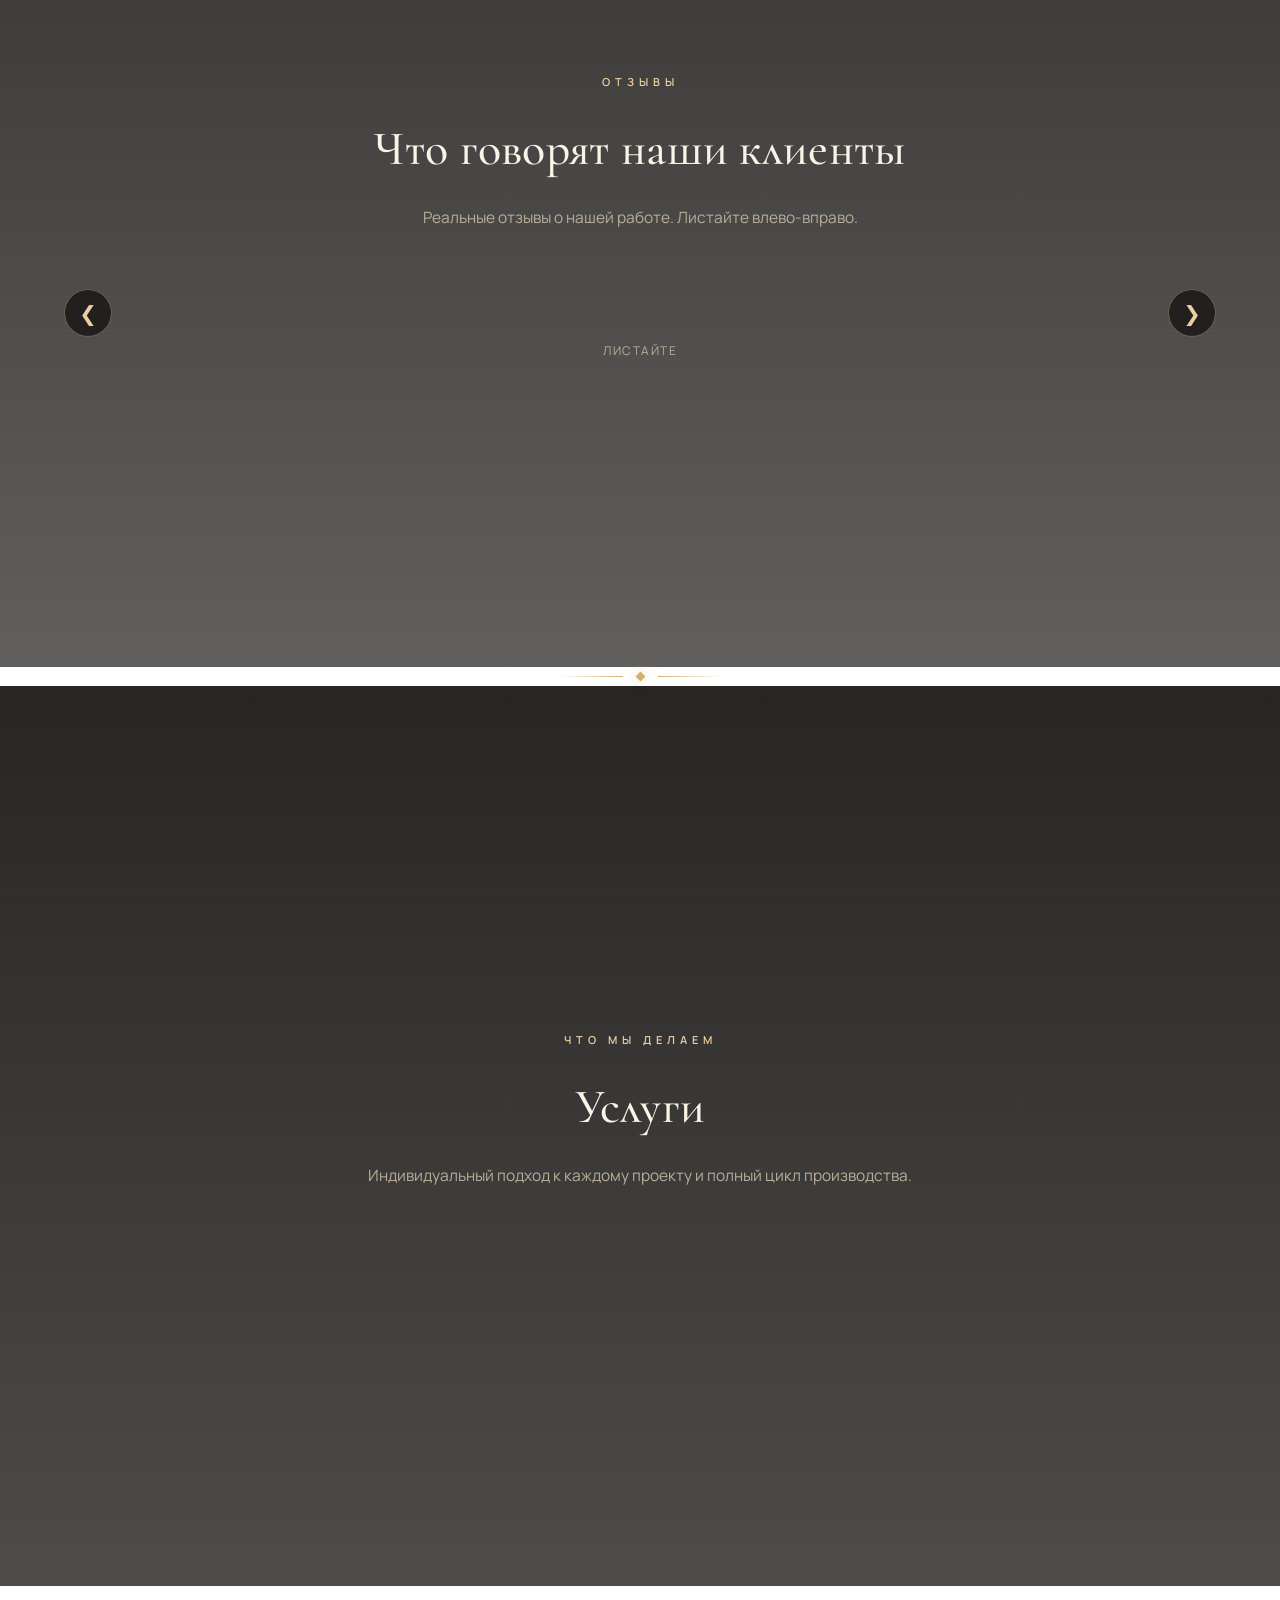
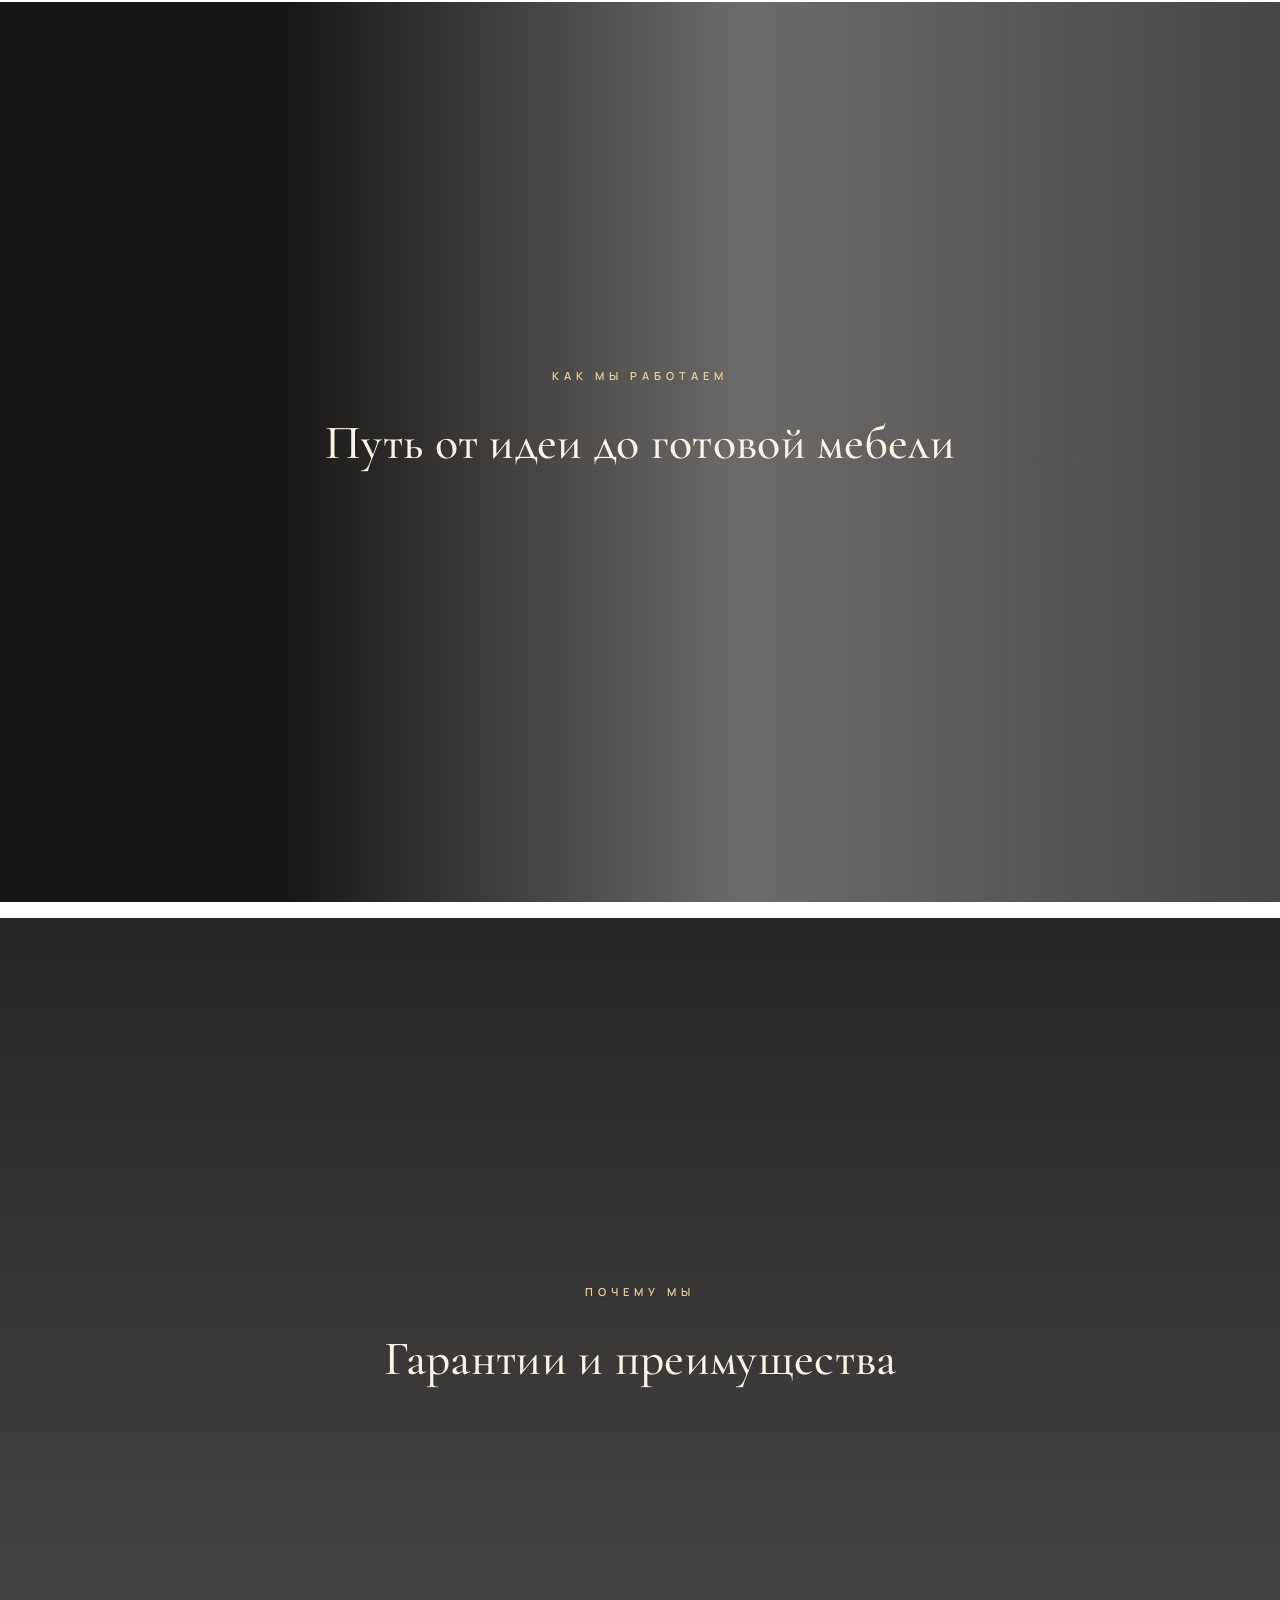
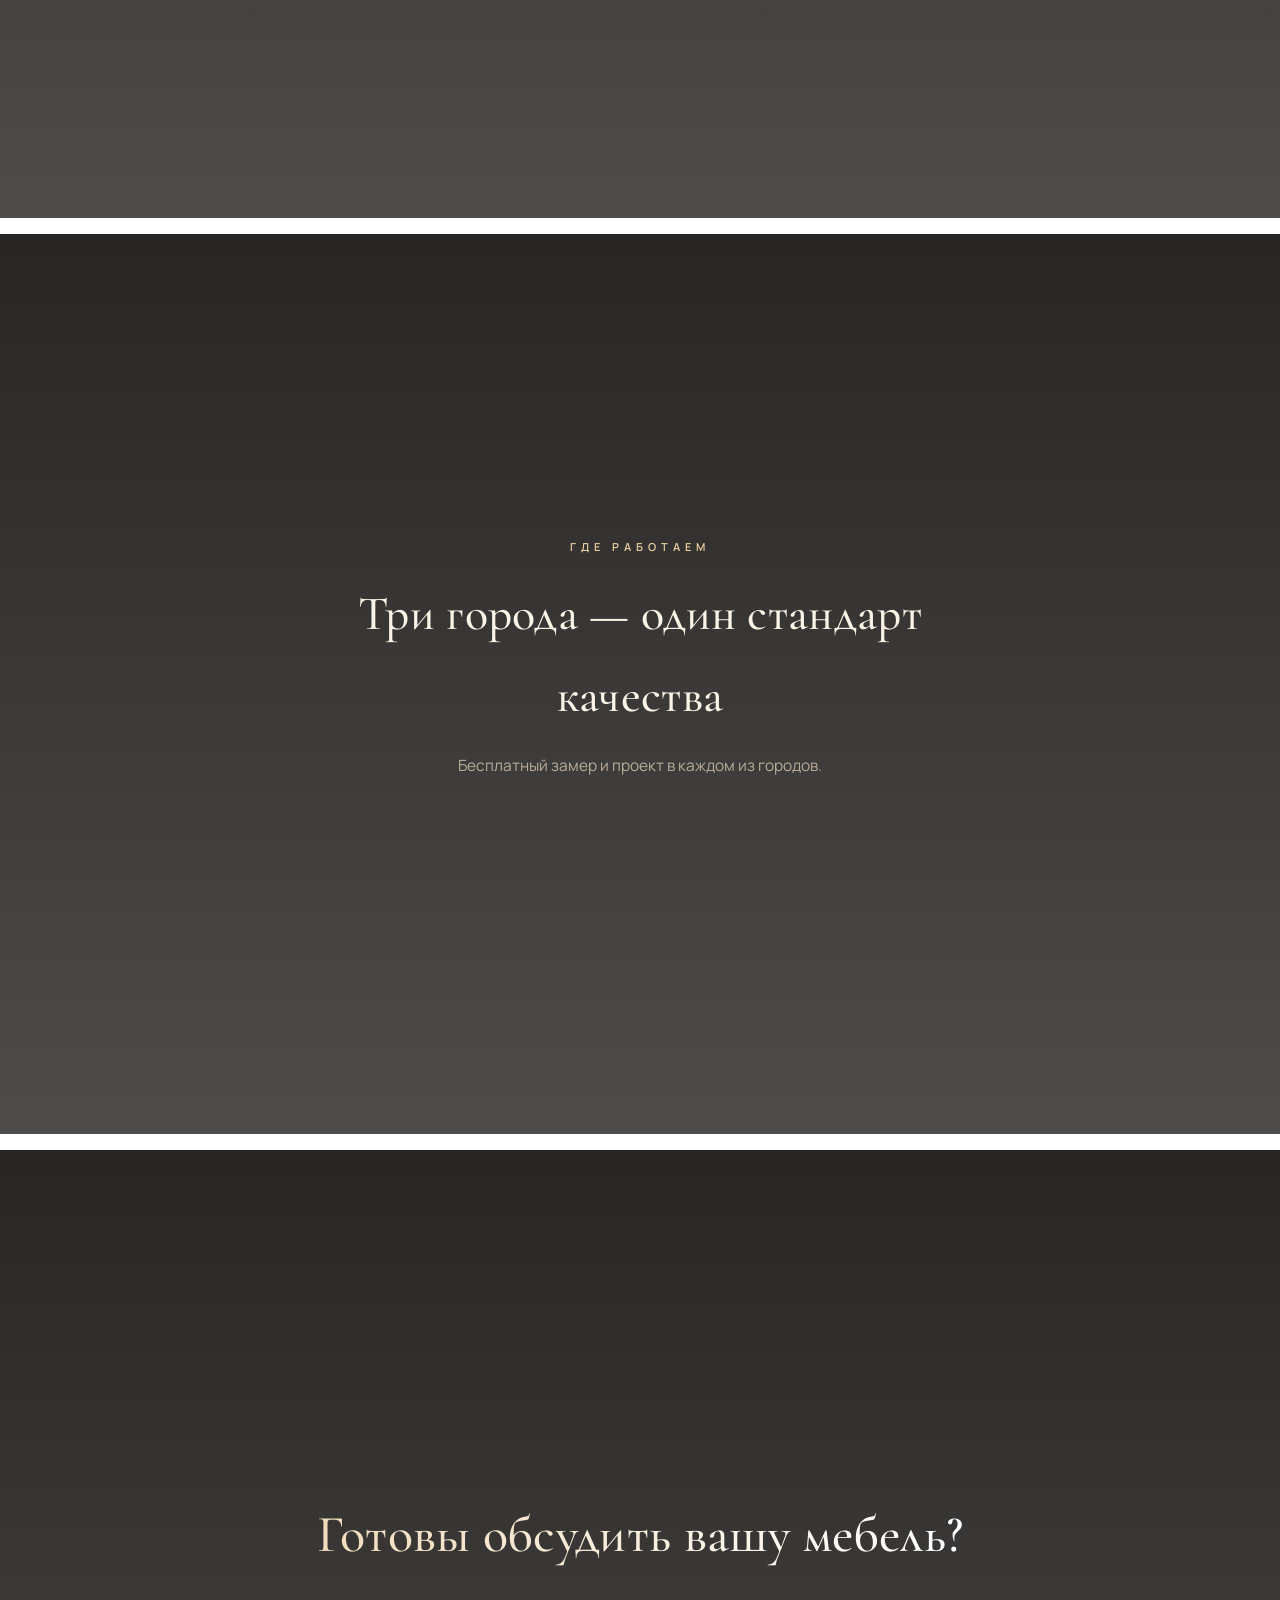
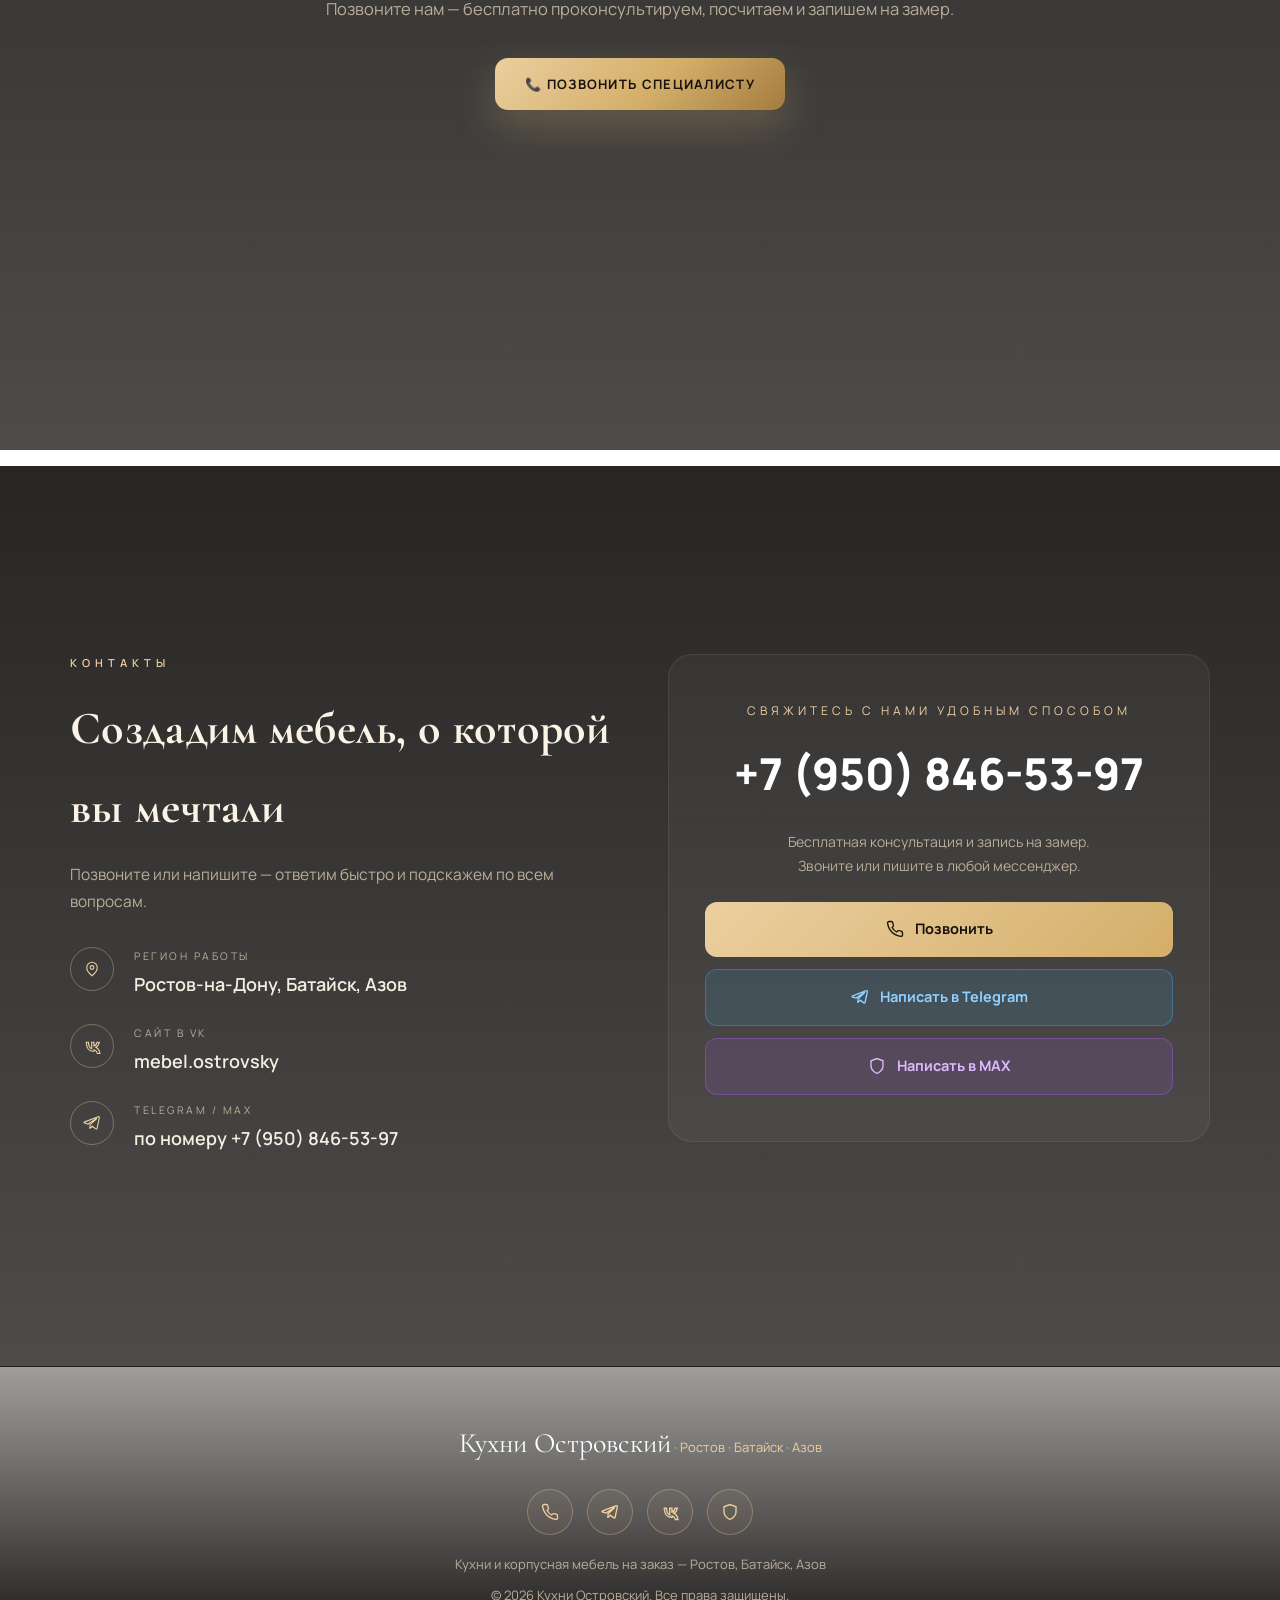
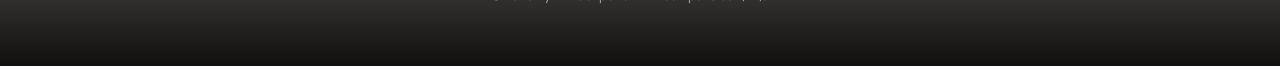
==== commit 85a52a6d: "Update page.html" ====
--- a/page.html
+++ b/page.html
@@ -5,57 +5,23 @@
 <meta name="viewport" content="width=device-width, initial-scale=1.0">
 <title>Кухни Островский — кухни на заказ в Ростове, Батайске и Азове | Мебель под ключ</title>
 <meta name="description" content="Кухни на заказ в Ростове-на-Дону, Батайске и Азове от мастерской «Кухни Островский».">
-<meta name="keywords" content="кухни остров, кухни островский, кухни на заказ ростов, кухни батайск, кухни азов, мебель на заказ">
 <meta name="robots" content="index, follow">
 <meta name="theme-color" content="#0e0c09">
-<link rel="canonical" href="https://кухниостровский.рф/">
-<meta name="yandex-verification" content="f7e96d07aee79bf3">
-<meta name="google-site-verification" content="dNSAELu64Y7aK5sjz_zpmhoz6YKn2PIZ03UKPwrgnCI">
 <link rel="shortcut icon" href="/favicon.ico">
-<link rel="icon" type="image/x-icon" href="/favicon.ico">
-<link rel="icon" type="image/png" sizes="16x16" href="/favicon-16x16.png">
-<link rel="icon" type="image/png" sizes="32x32" href="/favicon-32x32.png">
-<link rel="apple-touch-icon" sizes="180x180" href="/apple-touch-icon.png">
 <link rel="manifest" href="/manifest.webmanifest">
 <meta property="og:type" content="website">
-<meta property="og:locale" content="ru_RU">
-<meta property="og:site_name" content="Кухни Островский">
-<meta property="og:url" content="https://кухниостровский.рф/">
-<meta property="og:title" content="Кухни Островский — кухни на заказ в Ростове, Батайске и Азове">
-<meta property="og:description" content="Кухни и корпусная мебель под ключ. Бесплатный замер и 3D-проект.">
-<meta property="og:image" content="https://sun9-20.vkuserphoto.ru/s/v1/ig2/2sp8pX_XIyDNZzghUeFMvYeHfkg4Kp7SVOVYhov8iLwAn3vAprbtUJPdXPi5IYkhMH-BR1LanCX8B0gH5rM8NC6c.jpg?quality=95&cs=1254x0">
-<meta name="twitter:card" content="summary_large_image">
+<meta property="og:title" content="Кухни Островский">
+<meta property="og:description" content="Кухни и корпусная мебель под ключ.">
 <link rel="preconnect" href="https://fonts.googleapis.com">
 <link rel="preconnect" href="https://fonts.gstatic.com" crossorigin>
 <link href="https://fonts.googleapis.com/css2?family=Cormorant+Garamond:ital,wght@0,400;0,500;0,600;0,700;1,500&family=Manrope:wght@300;400;500;600;700;800&display=swap" rel="stylesheet">
 <style>
-:root{
-  --bg:#0e0c09;
-  --gold:#d4af6a;
-  --gold-soft:#eccfa0;
-  --gold-deep:#a37c3f;
-  --text:#f5efe3;
-  --muted:#b9ad9a;
-  --line:rgba(212,175,106,.14);
-  --r-lg:24px;--r-md:16px;--r-sm:12px;
-  --shadow-lg:0 34px 80px rgba(0,0,0,.5);
-  --shadow-md:0 18px 46px rgba(0,0,0,.36);
-  --shadow-gold:0 16px 42px rgba(212,175,106,.26);
-  --serif:'Cormorant Garamond',Georgia,serif;
-  --sans:'Manrope',system-ui,sans-serif;
-}
+:root{--bg:#0e0c09;--gold:#d4af6a;--gold-soft:#eccfa0;--gold-deep:#a37c3f;--text:#f5efe3;--muted:#b9ad9a;--line:rgba(212,175,106,.14);--r-lg:24px;--r-md:16px;--r-sm:12px;--shadow-lg:0 34px 80px rgba(0,0,0,.5);--shadow-md:0 18px 46px rgba(0,0,0,.36);--shadow-gold:0 16px 42px rgba(212,175,106,.26);--serif:'Cormorant Garamond',Georgia,serif;--sans:'Manrope',system-ui,sans-serif}
 *{margin:0;padding:0;box-sizing:border-box}
 html{scroll-behavior:smooth;overflow-x:hidden}
 section{scroll-margin-top:92px}
 body{font-family:var(--sans);color:var(--text);line-height:1.72;-webkit-font-smoothing:antialiased;overflow-x:hidden;position:relative;min-height:100vh}
-body::before{content:"";position:fixed;inset:0;z-index:-2;background:
-radial-gradient(1200px 700px at 85% -10%,rgba(212,175,106,.16),transparent 60%),
-radial-gradient(1000px 640px at -10% 30%,rgba(212,175,106,.09),transparent 55%),
-radial-gradient(1400px 900px at 50% 120%,rgba(163,124,63,.14),transparent 60%),
-linear-gradient(180deg,#12100b,#0c0a07 45%,#100d09)}
-body::after{content:"";position:fixed;inset:0;z-index:-1;pointer-events:none;background:
-linear-gradient(115deg,transparent 30%,rgba(236,207,160,.028) 50%,transparent 70%),
-radial-gradient(900px 600px at 50% 0%,rgba(0,0,0,0),rgba(0,0,0,.28))}
+body::before{content:"";position:fixed;inset:0;z-index:-2;background:radial-gradient(1200px 700px at 85% -10%,rgba(212,175,106,.16),transparent 60%),radial-gradient(1000px 640px at -10% 30%,rgba(212,175,106,.09),transparent 55%),linear-gradient(180deg,#12100b,#0c0a07 45%,#100d09)}
 .orb{position:fixed;border-radius:50%;pointer-events:none;z-index:-1;will-change:transform}
 .orb-1{width:560px;height:560px;left:-180px;top:10%;background:radial-gradient(circle,rgba(212,175,106,.13),transparent 65%);animation:orbFloat 18s ease-in-out infinite alternate}
 .orb-2{width:480px;height:480px;right:-160px;top:40%;background:radial-gradient(circle,rgba(163,124,63,.12),transparent 65%);animation:orbFloat 24s ease-in-out infinite alternate-reverse}
@@ -75,19 +41,17 @@
 header{position:fixed;top:0;left:0;right:0;z-index:200;background:rgba(14,12,9,.55);backdrop-filter:blur(18px);transition:background .45s}
 header.solid{background:rgba(14,12,9,.92)}
 .nav{display:flex;align-items:center;justify-content:space-between;height:78px;gap:12px}
-.logo{display:flex;align-items:center;gap:13px;min-width:0;cursor:pointer;transition:opacity .3s}
-.logo:hover{opacity:.86}
-.brand-ava-w{position:relative;flex-shrink:0;display:inline-flex}
-.brand-ava{width:46px;height:46px;border-radius:50%;object-fit:cover;border:1.5px solid rgba(236,207,160,.65);box-shadow:0 0 0 5px rgba(212,175,106,.1);position:relative;z-index:1;transition:transform .4s}
-.logo:hover .brand-ava{transform:scale(1.06)}
-.logo .brand-txt{display:flex;flex-direction:column;min-width:0;line-height:1.15}
-.logo .brand-txt .name{display:block;white-space:nowrap;overflow:hidden;text-overflow:ellipsis;font-family:var(--serif);font-size:26px;font-weight:600;color:#fff;line-height:1.05;background:linear-gradient(120deg,#fff,var(--gold-soft));-webkit-background-clip:text;background-clip:text;-webkit-text-fill-color:transparent;letter-spacing:.3px}
-.logo .brand-txt .sub{display:block;color:var(--gold-soft);font-size:11px;font-weight:600;letter-spacing:2px;text-transform:uppercase;white-space:nowrap;overflow:hidden;text-overflow:ellipsis;max-width:62vw;margin-top:3px;opacity:.85}
+.logo{display:flex;align-items:center;gap:12px;min-width:0;cursor:pointer;transition:opacity .3s}
+.logo:hover{opacity:.9}
+.brand-ava-w{position:relative;flex-shrink:0;display:inline-flex;width:44px;height:44px}
+.brand-ava{width:44px;height:44px;border-radius:50%;object-fit:cover;border:1.5px solid rgba(236,207,160,.65);box-shadow:0 0 0 4px rgba(212,175,106,.1);position:relative;z-index:1;transition:transform .4s}
+.logo:hover .brand-ava{transform:scale(1.05)}
+.logo .brand-txt{display:flex;flex-direction:column;min-width:0;line-height:1.15;gap:2px}
+.logo .brand-txt .name{display:block;white-space:nowrap;overflow:hidden;text-overflow:ellipsis;font-family:var(--serif);font-size:22px;font-weight:600;line-height:1.05;background:linear-gradient(120deg,#fff,var(--gold-soft));-webkit-background-clip:text;background-clip:text;-webkit-text-fill-color:transparent;letter-spacing:.3px;margin:0}
+.logo .brand-txt .sub{display:block;color:var(--gold-soft);font-size:10px;font-weight:600;letter-spacing:1.8px;text-transform:uppercase;white-space:nowrap;overflow:hidden;text-overflow:ellipsis;max-width:60vw;opacity:.85;margin:0}
 .menu{position:fixed;top:0;height:78px;right:max(20px,calc((100vw - 1220px)/2));display:flex;gap:24px;align-items:center;z-index:201}
 .menu a{color:rgba(255,255,255,.8);font-size:13px;font-weight:600;padding:6px 0;white-space:nowrap;transition:.3s}
 .menu a:hover,.menu a.active{color:var(--gold-soft)}
-.sheet-handle{display:none}
-.menu-call{display:none}
 .burger{display:none;background:none;border:none;width:44px;height:44px;position:relative;z-index:210;flex-shrink:0}
 .burger span{position:absolute;left:7px;right:7px;height:2px;background:#fff;transition:.3s;border-radius:2px}
 .burger span:nth-child(1){top:13px}.burger span:nth-child(2){top:21px}.burger span:nth-child(3){top:29px}
@@ -97,7 +61,7 @@
 .scrim{position:fixed;inset:0;background:rgba(0,0,0,.5);opacity:0;visibility:hidden;transition:.35s;z-index:195}
 .scrim.show{opacity:1;visibility:visible}
 .panel{position:relative;min-height:100vh;display:flex;align-items:center;padding:150px 0;overflow:hidden}
-.panel .bg{position:absolute;inset:-14% 0;z-index:0;background-size:cover;background-position:center}
+.panel .bg{position:absolute;inset:-14% 0;z-index:0;background-size:cover;background-position:center;background-repeat:no-repeat}
 .panel .bg::after{content:"";position:absolute;inset:0;background:linear-gradient(to right,rgba(10,8,6,.94) 22%,rgba(10,8,6,.6) 58%,rgba(10,8,6,.75))}
 .panel--center .bg::after{background:linear-gradient(180deg,rgba(10,8,6,.86),rgba(10,8,6,.62))}
 .panel--dark .bg::after{background:linear-gradient(180deg,rgba(10,8,6,.9),rgba(10,8,6,.7))}
@@ -237,24 +201,10 @@
 .lb-nav{width:50px;height:50px;border-radius:50%;background:rgba(14,12,9,.6);border:1px solid rgba(236,207,160,.5);color:var(--gold-soft);font-size:24px;cursor:pointer;display:flex;align-items:center;justify-content:center}
 .lb-bar{display:flex;align-items:center;gap:20px}
 .lb-count{color:var(--muted);font-size:13px}
-.js .reveal{opacity:0;transform:translateY(26px);transition:.8s}
-.js .reveal.in{opacity:1;transform:none}
 @media(max-width:1024px){.stats,.svc-grid,.guar-grid{grid-template-columns:repeat(2,1fr)}.panel{padding:132px 0}}
-@media(max-width:860px){
-  .menu{position:fixed;top:auto;left:0;right:0;bottom:0;width:100%;max-height:82vh;background:linear-gradient(180deg,#16130e,#0b0907);flex-direction:column;gap:4px;padding:12px 24px calc(22px + env(safe-area-inset-bottom));transform:translateY(105%);transition:transform .45s;z-index:205;border-radius:26px 26px 0 0;overflow-y:auto;border-top:1px solid rgba(236,207,160,.2)}
-  .menu.open{transform:none}
-  .menu a{font-size:19px;font-family:var(--serif);color:#fff;border-bottom:1px solid rgba(236,207,160,.12);padding:13px 6px;display:flex;align-items:center;min-height:48px}
-  .burger{display:block}.scrim{display:block}
-  .about,.contact-grid,.features,.steps,.city-grid{grid-template-columns:1fr}
-  .car-nav{display:none}.panel{padding:116px 0}
-}
+@media(max-width:860px){.menu{position:fixed;top:auto;left:0;right:0;bottom:0;width:100%;max-height:82vh;background:linear-gradient(180deg,#16130e,#0b0907);flex-direction:column;gap:4px;padding:12px 24px calc(22px + env(safe-area-inset-bottom));transform:translateY(105%);transition:transform .45s;z-index:205;border-radius:26px 26px 0 0;overflow-y:auto;border-top:1px solid rgba(236,207,160,.2)}.menu.open{transform:none}.menu a{font-size:19px;font-family:var(--serif);color:#fff;border-bottom:1px solid rgba(236,207,160,.12);padding:13px 6px;display:flex;align-items:center;min-height:48px}.burger{display:block}.scrim{display:block}.about,.contact-grid,.features,.steps,.city-grid{grid-template-columns:1fr}.car-nav{display:none}.panel{padding:116px 0}}
 @media(max-width:768px){.stats,.guar-grid{grid-template-columns:1fr 1fr}.svc-grid,.steps{grid-template-columns:1fr}.panel{padding:104px 0 60px}}
-@media(max-width:520px){
-  .brand-ava{width:40px;height:40px}.logo .brand-txt .name{font-size:20px}.logo .brand-txt .sub{font-size:9.5px;max-width:54vw;letter-spacing:1.2px}.nav{height:64px}
-  .panel{min-height:auto;padding:96px 0 56px}h1{font-size:31px}.sub{font-size:15px;margin:18px 0 26px}
-  .btn-row{width:100%}.btn{width:100%;text-align:center;padding:14px 20px;font-size:12px}
-  .car-slide{width:84vw}.car-slide img{height:205px}.rev-card{width:92vw;padding:17px}
-}
+@media(max-width:520px){.brand-ava{width:38px;height:38px}.brand-ava-w{width:38px;height:38px}.logo .brand-txt .name{font-size:18px}.logo .brand-txt .sub{font-size:9px}.nav{height:64px}.panel{min-height:auto;padding:96px 0 56px}h1{font-size:31px}.sub{font-size:15px;margin:18px 0 26px}.btn-row{width:100%}.btn{width:100%;text-align:center;padding:14px 20px;font-size:12px}.car-slide{width:84vw}.car-slide img{height:205px}.rev-card{width:92vw;padding:17px}}
 </style>
 </head>
 <body>
@@ -262,15 +212,13 @@
 <div class="progress" id="progress"></div>
 <div class="grain" aria-hidden="true"></div>
 <div id="cursorGlow" aria-hidden="true"></div>
-<div class="orb orb-1" aria-hidden="true"></div>
-<div class="orb orb-2" aria-hidden="true"></div>
-<div class="orb orb-3" aria-hidden="true"></div>
+<div class="orb orb-1"></div><div class="orb orb-2"></div><div class="orb orb-3"></div>
 
 <header id="header">
   <div class="wrap nav">
     <a href="#top" class="logo" id="logo">
       <span class="brand-ava-w">
-        <img class="brand-ava" src="https://sun9-20.vkuserphoto.ru/s/v1/ig2/2sp8pX_XIyDNZzghUeFMvYeHfkg4Kp7SVOVYhov8iLwAn3vAprbtUJPdXPi5IYkhMH-BR1LanCX8B0gH5rM8NC6c.jpg?quality=95&cs=1254x0" width="46" height="46" alt="Кухни Островский">
+        <img class="brand-ava" src="https://sun9-20.vkuserphoto.ru/s/v1/ig2/2sp8pX_XIyDNZzghUeFMvYeHfkg4Kp7SVOVYhov8iLwAn3vAprbtUJPdXPi5IYkhMH-BR1LanCX8B0gH5rM8NC6c.jpg?quality=95&as=32x32,48x48,72x72,108x108,160x160,240x240,360x360,480x480,540x540,640x640,720x720,1080x1080,1254x1254&from=bu&u=8vUcv8YxPcmfEmzVcjy5cNrPtcWeOIJmbKMc6vln3Q8&cs=1254x0" width="44" height="44" alt="Кухни Островский">
       </span>
       <span class="brand-txt"><span class="name">Кухни Островский</span><span class="sub">Ростов · Батайск · Азов</span></span>
     </a>
@@ -278,7 +226,6 @@
   </div>
 </header>
 <ul class="menu" id="menu">
-  <li class="sheet-handle"><span></span></li>
   <li><a href="#about">Специалист</a></li>
   <li><a href="#works">Работы</a></li>
   <li><a href="#reviews">Отзывы</a></li>
@@ -286,12 +233,11 @@
   <li><a href="#process">Как работаем</a></li>
   <li><a href="#cities">Города</a></li>
   <li><a href="#contacts">Контакты</a></li>
-  <li class="menu-call"><a href="tel:+79508465397"><svg viewBox="0 0 24 24" style="width:18px;height:18px;fill:none;stroke:currentColor;stroke-width:2"><path d="M22 16.9v3a2 2 0 0 1-2.2 2 19.8 19.8 0 0 1-8.6-3.1 19.5 19.5 0 0 1-6-6A19.8 19.8 0 0 1 2.1 4.2 2 2 0 0 1 4.1 2h3a2 2 0 0 1 2 1.7c.1 1 .4 2 .7 2.9a2 2 0 0 1-.4 2.1L8.1 10a16 16 0 0 0 6 6l1.3-1.3a2 2 0 0 1 2.1-.4c.9.3 1.9.6 2.9.7a2 2 0 0 1 1.6 2z"/></svg>Позвонить специалисту</a></li>
 </ul>
 <div class="scrim" id="scrim"></div>
 
-<section class="panel panel--hero" id="top" data-watermark="Мебель">
-  <div class="bg" style="background-image:url('https://sun9-70.vkuserphoto.ru/s/v1/ig2/s4A0AFD1sjqbbnq-mAfS6e6lCbOTfaw6skzD08T04rMk8FkgYcORaFyMLFJIPcR9EamDGrZ3fDDamkpzifiUnmkO.jpg?quality=95&cs=1280x0')"></div>
+<section class="panel panel--hero" id="top">
+  <div class="bg" style="background-image:url('https://sun9-70.vkuserphoto.ru/s/v1/ig2/s4A0AFD1sjqbbnq-mAfS6e6lCbOTfaw6skzD08T04rMk8FkgYcORaFyMLFJIPcR9EamDGrZ3fDDamkpzifiUnmkO.jpg?quality=95&as=32x21,48x32,72x48,108x72,160x107,240x160,360x241,480x321,540x361,640x428,720x481,1080x722,1280x855,1440x962,2560x1711&from=bu&u=udyioV6Vl_ghNhYbFZ9zjc-ZU_IjlhkVV114xfpUZJs&cs=1280x0')"></div>
   <div class="wrap"><div class="content">
     <span class="eyebrow">Мебель и кухни на заказ</span>
     <h1 id="heroTitle">Мебель, которая <em class="shimmer">создаёт настроение</em></h1>
@@ -301,11 +247,10 @@
       <a href="#works" class="btn btn-line">Смотреть работы</a>
     </div>
   </div></div>
-  <div class="scroll-cue">Листайте<div class="line"></div></div>
 </section>
 
 <section class="panel panel--dark">
-  <div class="bg" style="background-image:url('https://sun9-20.vkuserphoto.ru/s/v1/ig2/9W8TzKo3y8t8-s63NRmlys3yJtHJAKPBOp2QIyuqMSTinG9q-UFuD5sYkz4wbd7QZDv7wQxsZlldmCrAM-PzPlDJ.jpg?quality=95&cs=1280x0')"></div>
+  <div class="bg" style="background-image:url('https://sun9-20.vkuserphoto.ru/s/v1/ig2/9W8TzKo3y8t8-s63NRmlys3yJtHJAKPBOp2QIyuqMSTinG9q-UFuD5sYkz4wbd7QZDv7wQxsZlldmCrAM-PzPlDJ.jpg?quality=95&as=32x21,48x32,72x48,108x72,160x107,240x160,360x240,480x320,540x360,640x427,720x480,1080x720,1280x853,1440x960,1800x1200&from=bu&u=kySpH3qK1oaqlWr8kbrP_y7iDDbASMEGWuJ5dgxf5MU&cs=1280x0')"></div>
   <div class="wrap"><div class="content">
     <div class="stats">
       <div class="stat reveal"><div class="num" data-count="10" data-suffix="+">0</div><div class="lbl">лет опыта</div></div>
@@ -317,11 +262,11 @@
 </section>
 
 <section class="panel" id="about">
-  <div class="bg" style="background-image:url('https://sun9-50.vkuserphoto.ru/s/v1/ig2/_uJbJ-Gw0zJ3jVPyc4QJRGUErYM5zju63UDQM6FFDezILgQ54i5ycLVvhgSHl5hHPVIKikt0AL9V6DrmqDH7G5C6.jpg?quality=95&cs=1280x0')"></div>
+  <div class="bg" style="background-image:url('https://sun9-50.vkuserphoto.ru/s/v1/ig2/_uJbJ-Gw0zJ3jVPyc4QJRGUErYM5zju63UDQM6FFDezILgQ54i5ycLVvhgSHl5hHPVIKikt0AL9V6DrmqDH7G5C6.jpg?quality=95&as=32x24,48x36,72x54,108x81,160x120,240x180,360x270,480x360,540x405,640x480,720x540,1080x810,1280x960,1440x1080,2208x1656&from=bu&u=9_d3vo4cDIif_5OxDZbDgMLFC1xuAQSKRY1zAPscIwM&cs=1280x0')"></div>
   <div class="wrap"><div class="content">
     <div class="about">
       <div class="about-card reveal">
-        <div class="avatar"><img src="https://i.ibb.co/mVchNnp1/photo-2026-09-10-18-48-37.jpg" width="130" height="130" loading="lazy" decoding="async" alt="Роман Островский"></div>
+        <div class="avatar"><img src="https://i.ibb.co/mVchNnp1/photo-2026-09-10-18-48-37.jpg" width="130" height="130" loading="lazy" alt="Роман Островский"></div>
         <h3>Роман Островский</h3>
         <div class="role">Руководитель мебельной мастерской Островского</div>
         <div class="sep"></div>
@@ -345,17 +290,17 @@
 <div class="gold-divider"><i></i><b></b><i></i></div>
 
 <section class="panel panel--center panel--dark" id="consult">
-  <div class="bg" style="background-image:url('https://sun9-41.vkuserphoto.ru/s/v1/ig2/qi7m_VnJPio2P4oKJhNr6X-9HJD2kCt6f98XGtveyiAxhJ4ru17yVoibjERFJ4-ZWDOm8Lr7xGMwRP6dSudvgPnG.jpg?quality=95&cs=1280x0')"></div>
+  <div class="bg" style="background-image:url('https://sun9-41.vkuserphoto.ru/s/v1/ig2/qi7m_VnJPio2P4oKJhNr6X-9HJD2kCt6f98XGtveyiAxhJ4ru17yVoibjERFJ4-ZWDOm8Lr7xGMwRP6dSudvgPnG.jpg?quality=95&as=32x43,48x64,72x96,108x144,160x213,240x320,360x480,480x640,540x720,640x853,720x960,1080x1440,1280x1707,1440x1920,1920x2560&from=bu&u=myRGe7iEVeLqDstzbpBsld7P0jp7l04_xCLynpcz4So&cs=1280x0')"></div>
   <div class="wrap"><div class="content consult">
     <span class="kicker reveal" style="color:var(--gold-soft);letter-spacing:6px;text-transform:uppercase;font-size:12px;font-weight:600">Бесплатно</span>
     <h2 class="k reveal">Консультация</h2>
     <a href="tel:+79508465397" class="phone reveal">+7 (950) 846-53-97</a>
-    <p class="reveal">Позвоните или напишите нам в <b style="color:#fff">Telegram</b> или <b style="color:#fff">MAX</b> — расскажем про кухни и мебель, всё обсудим и договоримся о бесплатном замере.</p>
-  </div></div>
-</section>
-
-<section class="panel panel--center panel--dark" id="works" data-watermark="Работы">
-  <div class="bg" style="background-image:url('https://sun9-32.vkuserphoto.ru/s/v1/ig2/ipQDYrxkEiu9wFqxHUIJNhf4YERP29pOrzOhJ2hTcO6Z-fqWBrPA9D1vCltHlp9RltkldMRefKPMMkB8aD8jhZfR.jpg?quality=95&cs=1280x0')"></div>
+    <p class="reveal">Позвоните или напишите нам в Telegram или MAX — расскажем про кухни и мебель, всё обсудим и договоримся о бесплатном замере.</p>
+  </div></div>
+</section>
+
+<section class="panel panel--center panel--dark" id="works">
+  <div class="bg" style="background-image:url('https://sun9-32.vkuserphoto.ru/s/v1/ig2/ipQDYrxkEiu9wFqxHUIJNhf4YERP29pOrzOhJ2hTcO6Z-fqWBrPA9D1vCltHlp9RltkldMRefKPMMkB8aD8jhZfR.jpg?quality=95&as=32x21,48x32,72x48,108x72,160x107,240x160,360x240,480x320,540x360,640x427,720x480,1080x720,1280x853,1440x960,2560x1707&from=bu&u=q3wKCscaGbBU8n3umOUNA0wOvLkQBDAVXIkzDrivHgk&cs=1280x0')"></div>
   <div class="wrap"><div class="content">
     <div class="sec-head reveal">
       <div class="kicker">Наши работы</div>
@@ -369,24 +314,21 @@
       <div class="car-dots" id="carDots"></div>
       <div class="swipe-hint">Листайте</div>
     </div>
-    <p style="color:var(--muted);margin-top:24px;text-align:center;font-size:13.5px">Больше работ — в сообществе <a href="https://vk.com/mebel.ostrovsky" target="_blank" rel="noopener" style="color:var(--gold-soft);font-weight:600">ВКонтакте</a></p>
   </div></div>
 </section>
 
 <div class="lightbox" id="lightbox">
   <button class="lb-close" id="lbClose">×</button>
-  <div class="lb-stage" id="lbStage">
-    <img id="lbImg" alt="Работа">
-  </div>
+  <div class="lb-stage" id="lbStage"><img id="lbImg" alt="Работа"></div>
   <div class="lb-bar">
-    <button class="lb-nav lb-prev" id="lbPrev">❮</button>
+    <button class="lb-nav" id="lbPrev">❮</button>
     <div class="lb-count" id="lbCount"></div>
-    <button class="lb-nav lb-next" id="lbNext">❯</button>
+    <button class="lb-nav" id="lbNext">❯</button>
   </div>
 </div>
 
-<section class="panel panel--center" id="reviews" data-watermark="Отзывы">
-  <div class="bg" style="background-image:url('https://sun9-64.vkuserphoto.ru/s/v1/ig2/wllk0NJeZqqGu0oNhLoLS7k3FJSugAEpIBElk8HeWwp_EqOH7dKCix844jHZRQwXWkISHmdmXW9hWEaFuC-CCB84.jpg?quality=95&cs=1280x0')"></div>
+<section class="panel panel--center" id="reviews">
+  <div class="bg" style="background-image:url('https://sun9-64.vkuserphoto.ru/s/v1/ig2/wllk0NJeZqqGu0oNhLoLS7k3FJSugAEpIBElk8HeWwp_EqOH7dKCix844jHZRQwXWkISHmdmXW9hWEaFuC-CCB84.jpg?quality=95&as=32x21,48x32,72x48,108x72,160x107,240x160,360x240,480x320,540x360,640x427,720x480,1080x720,1280x853,1440x960,2560x1707&from=bu&u=T5NJHPubDiY9E_IwXkmzI6uExoeA0QSNz39xjf4UD5M&cs=1280x0')"></div>
   <div class="wrap"><div class="content">
     <div class="sec-head reveal">
       <div class="kicker">Отзывы</div>
@@ -400,14 +342,13 @@
       <div class="car-dots" id="revDots"></div>
       <div class="swipe-hint">Листайте</div>
     </div>
-    <p style="color:var(--muted);margin-top:24px;text-align:center;font-size:13.5px">Больше отзывов — в нашем сообществе <a href="https://vk.com/mebel.ostrovsky" target="_blank" rel="noopener" style="color:var(--gold-soft);font-weight:600">ВКонтакте</a></p>
   </div></div>
 </section>
 
 <div class="gold-divider"><i></i><b></b><i></i></div>
 
-<section class="panel panel--dark" id="services" data-watermark="Услуги">
-  <div class="bg" style="background-image:url('https://sun9-88.vkuserphoto.ru/s/v1/ig2/vCipZmkZdy5Ix0cFh98i0yhNAYynqzh2gm00rWx5Qr019O4RHjwcs7pN6iKT4L_d1vanDAbUJ9JRrHj_uw13YVhg.jpg?quality=95&cs=1280x0')"></div>
+<section class="panel panel--dark" id="services">
+  <div class="bg" style="background-image:url('https://sun9-88.vkuserphoto.ru/s/v1/ig2/vCipZmkZdy5Ix0cFh98i0yhNAYynqzh2gm00rWx5Qr019O4RHjwcs7pN6iKT4L_d1vanDAbUJ9JRrHj_uw13YVhg.jpg?quality=95&as=32x44,48x66,72x99,108x149,160x220,240x331,360x496,480x661,540x744,640x882,720x992,1080x1488,1280x1764,1440x1984,1858x2560&from=bu&u=lrbIDUwRUQKMEvaw12w2pRXFBLE0sHCmc6AYF8H7CIA&cs=1280x0')"></div>
   <div class="wrap"><div class="content">
     <div class="sec-head reveal">
       <div class="kicker">Что мы делаем</div>
@@ -419,7 +360,7 @@
 </section>
 
 <section class="panel" id="process">
-  <div class="bg" style="background-image:url('https://sun9-39.vkuserphoto.ru/s/v1/ig2/xiwu_WFFyjmJc4_VAOD1BHikAdMqBy9N-SuKyiWu7xC8OYE-pfhtW5GkOyO5No0KjOrNQUwcgOW3Gr2bCnjvFp2H.jpg?quality=95&cs=1280x0')"></div>
+  <div class="bg" style="background-image:url('https://sun9-39.vkuserphoto.ru/s/v1/ig2/xiwu_WFFyjmJc4_VAOD1BHikAdMqBy9N-SuKyiWu7xC8OYE-pfhtW5GkOyO5No0KjOrNQUwcgOW3Gr2bCnjvFp2H.jpg?quality=95&as=32x24,48x36,72x54,108x81,160x120,240x180,360x270,480x360,540x405,640x480,720x540,1080x810,1280x960,1440x1080,2560x1920&from=bu&u=VpmAnVyzkXcBCcJLy2DSlVkJJG2zYnSPbLzk7-TXGGk&cs=1280x0')"></div>
   <div class="wrap"><div class="content">
     <div class="sec-head reveal">
       <div class="kicker">Как мы работаем</div>
@@ -430,7 +371,7 @@
 </section>
 
 <section class="panel panel--dark">
-  <div class="bg" style="background-image:url('https://sun9-50.vkuserphoto.ru/s/v1/ig2/C_b5sF8D1xkYdXe0s1BPq0c52G5b_U0r8MpWIaYYJzh9CXIE4qk0Q3rnZh2FuNZhpnp78BBveTceOk2Js-tECU_z.jpg?quality=95&cs=1280x0')"></div>
+  <div class="bg" style="background-image:url('https://sun9-50.vkuserphoto.ru/s/v1/ig2/C_b5sF8D1xkYdXe0s1BPq0c52G5b_U0r8MpWIaYYJzh9CXIE4qk0Q3rnZh2FuNZhpnp78BBveTceOk2Js-tECU_z.jpg?quality=95&as=32x24,48x36,72x54,108x81,160x120,240x180,360x270,480x360,540x405,640x480,720x540,1080x810,1280x960,1440x1080,2560x1920&from=bu&u=YCey971XM2nuNjhkwSaIOfPMTMneMAyHLaPyHT4mLyY&cs=1280x0')"></div>
   <div class="wrap"><div class="content">
     <div class="sec-head reveal">
       <div class="kicker">Почему мы</div>
@@ -441,7 +382,7 @@
 </section>
 
 <section class="panel panel--center panel--dark" id="cities">
-  <div class="bg" style="background-image:url('https://sun9-87.vkuserphoto.ru/s/v1/ig2/WHkPw7TZze6TV4t2q6Yr2pw61S1zWDeDyp8Dbe2IFm31aAuhXVSQ2DUTnM6AIt5u3cLTp9mh-YN2b_Lb0q5iHCFu.jpg?quality=95&cs=1280x0')"></div>
+  <div class="bg" style="background-image:url('https://sun9-87.vkuserphoto.ru/s/v1/ig2/WHkPw7TZze6TV4t2q6Yr2pw61S1zWDeDyp8Dbe2IFm31aAuhXVSQ2DUTnM6AIt5u3cLTp9mh-YN2b_Lb0q5iHCFu.jpg?quality=95&as=32x40,48x60,72x90,108x134,160x199,240x298,360x448,480x597,540x671,640x796,720x895,1080x1343,1280x1591,1440x1790,2059x2560&from=bu&u=bQW477ZK7yLopHDa2oCbH-uA483cvDm58BTlNs29AoE&cs=1280x0')"></div>
   <div class="wrap"><div class="content">
     <div class="sec-head reveal">
       <div class="kicker">Где работаем</div>
@@ -453,7 +394,7 @@
 </section>
 
 <section class="panel panel--center panel--dark">
-  <div class="bg" style="background-image:url('https://sun9-64.vkuserphoto.ru/s/v1/ig2/wllk0NJeZqqGu0oNhLoLS7k3FJSugAEpIBElk8HeWwp_EqOH7dKCix844jHZRQwXWkISHmdmXW9hWEaFuC-CCB84.jpg?quality=95&cs=1280x0')"></div>
+  <div class="bg" style="background-image:url('https://sun9-64.vkuserphoto.ru/s/v1/ig2/wllk0NJeZqqGu0oNhLoLS7k3FJSugAEpIBElk8HeWwp_EqOH7dKCix844jHZRQwXWkISHmdmXW9hWEaFuC-CCB84.jpg?quality=95&as=32x21,48x32,72x48,108x72,160x107,240x160,360x240,480x320,540x360,640x427,720x480,1080x720,1280x853,1440x960,2560x1707&from=bu&u=T5NJHPubDiY9E_IwXkmzI6uExoeA0QSNz39xjf4UD5M&cs=1280x0')"></div>
   <div class="wrap"><div class="content cta">
     <h2 class="reveal shimmer">Готовы обсудить вашу мебель?</h2>
     <p class="reveal">Позвоните нам — бесплатно проконсультируем, посчитаем и запишем на замер.</p>
@@ -462,7 +403,7 @@
 </section>
 
 <section class="panel panel--dark" id="contacts">
-  <div class="bg" style="background-image:url('https://sun9-52.vkuserphoto.ru/s/v1/ig2/iD_ZIKN3aW1Ml52LPM3C65Qa7raIjG1CUC-fRrbHZEdxtU9hrsvTAh80W9sM3wI2hBUlsHc86fnHiG43aAOPlRuP.jpg?quality=95&cs=1080x0')"></div>
+  <div class="bg" style="background-image:url('https://sun9-52.vkuserphoto.ru/s/v1/ig2/iD_ZIKN3aW1Ml52LPM3C65Qa7raIjG1CUC-fRrbHZEdxtU9hrsvTAh80W9sM3wI2hBUlsHc86fnHiG43aAOPlRuP.jpg?quality=95&as=32x24,48x36,72x54,108x81,160x120,240x180,360x270,480x360,540x405,640x480,720x540,1080x810,1280x960,1440x1080,2560x1920&from=bu&u=mdGpdzTBkRhwLQzuIJS1nz6l-_CWqdnxhW1cwsXNCx8&cs=1080x0')"></div>
   <div class="wrap"><div class="content">
     <div class="contact-grid">
       <div class="contact-info reveal">
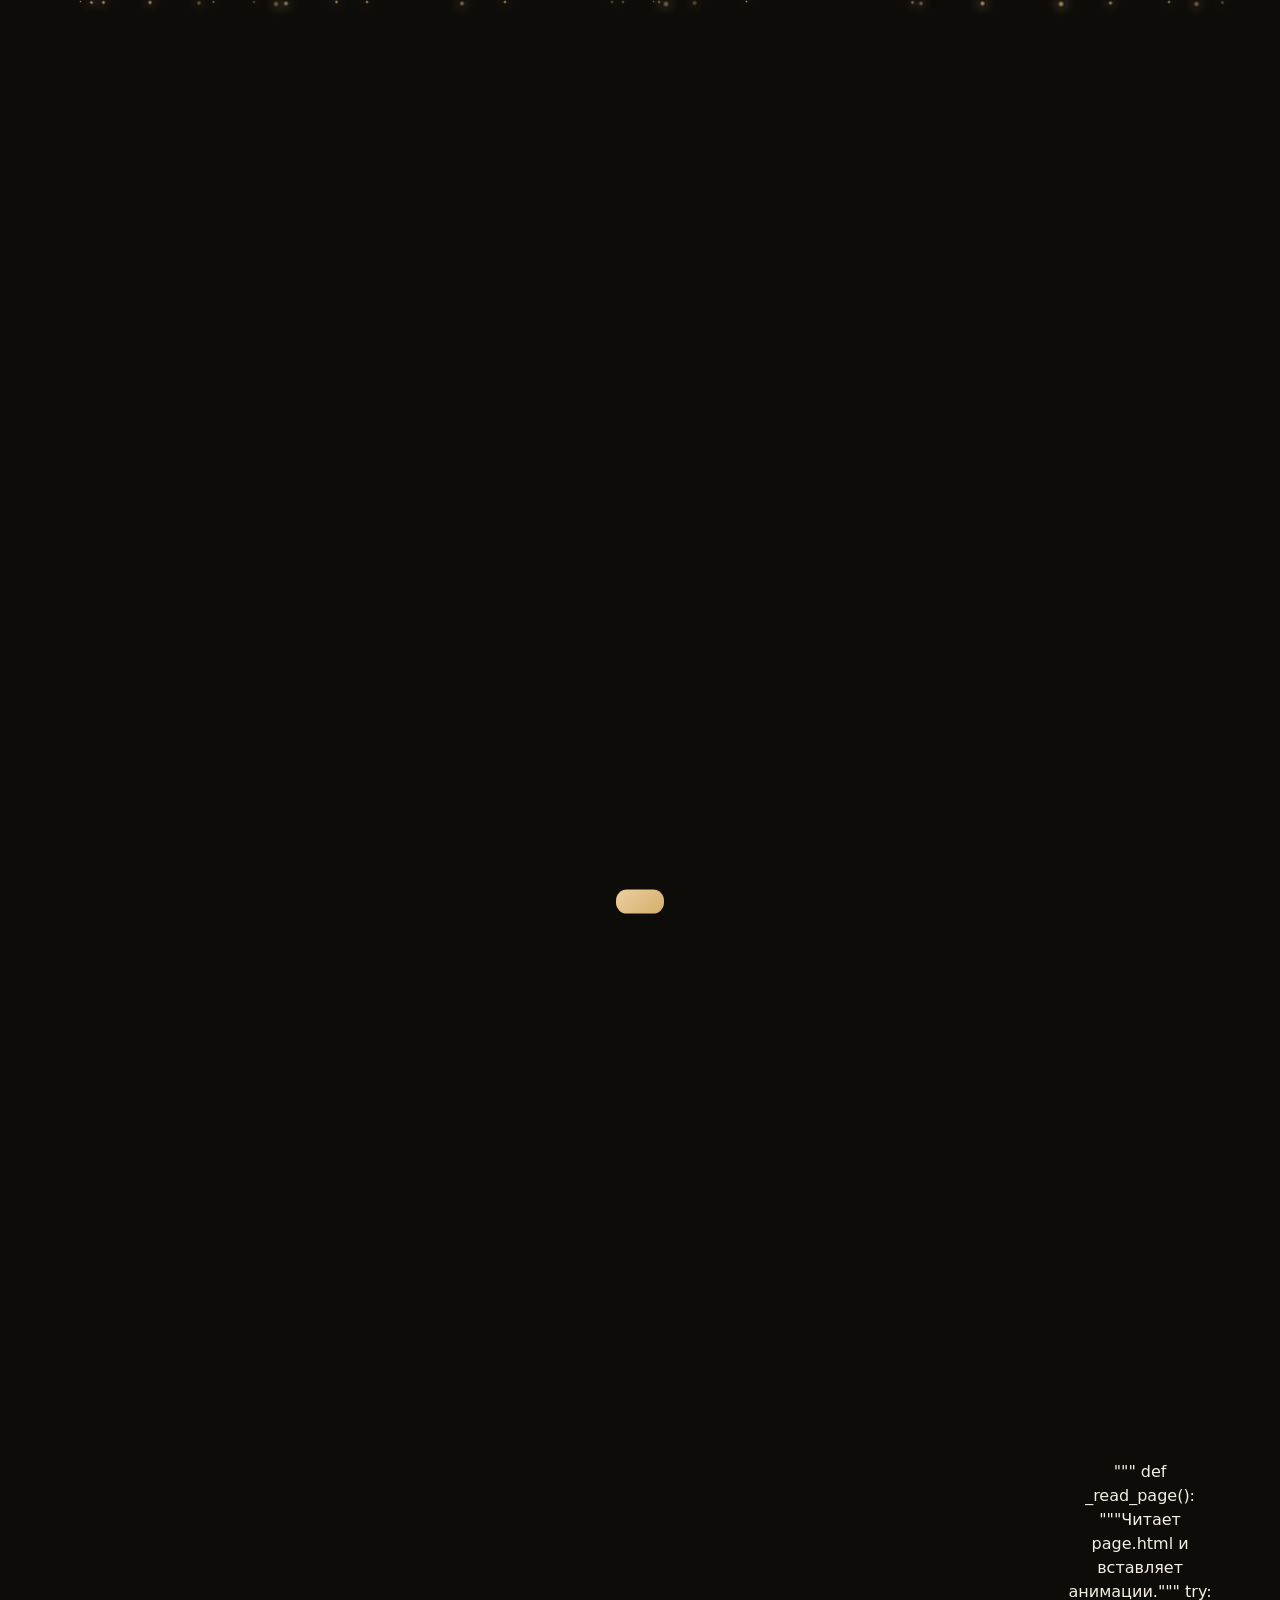
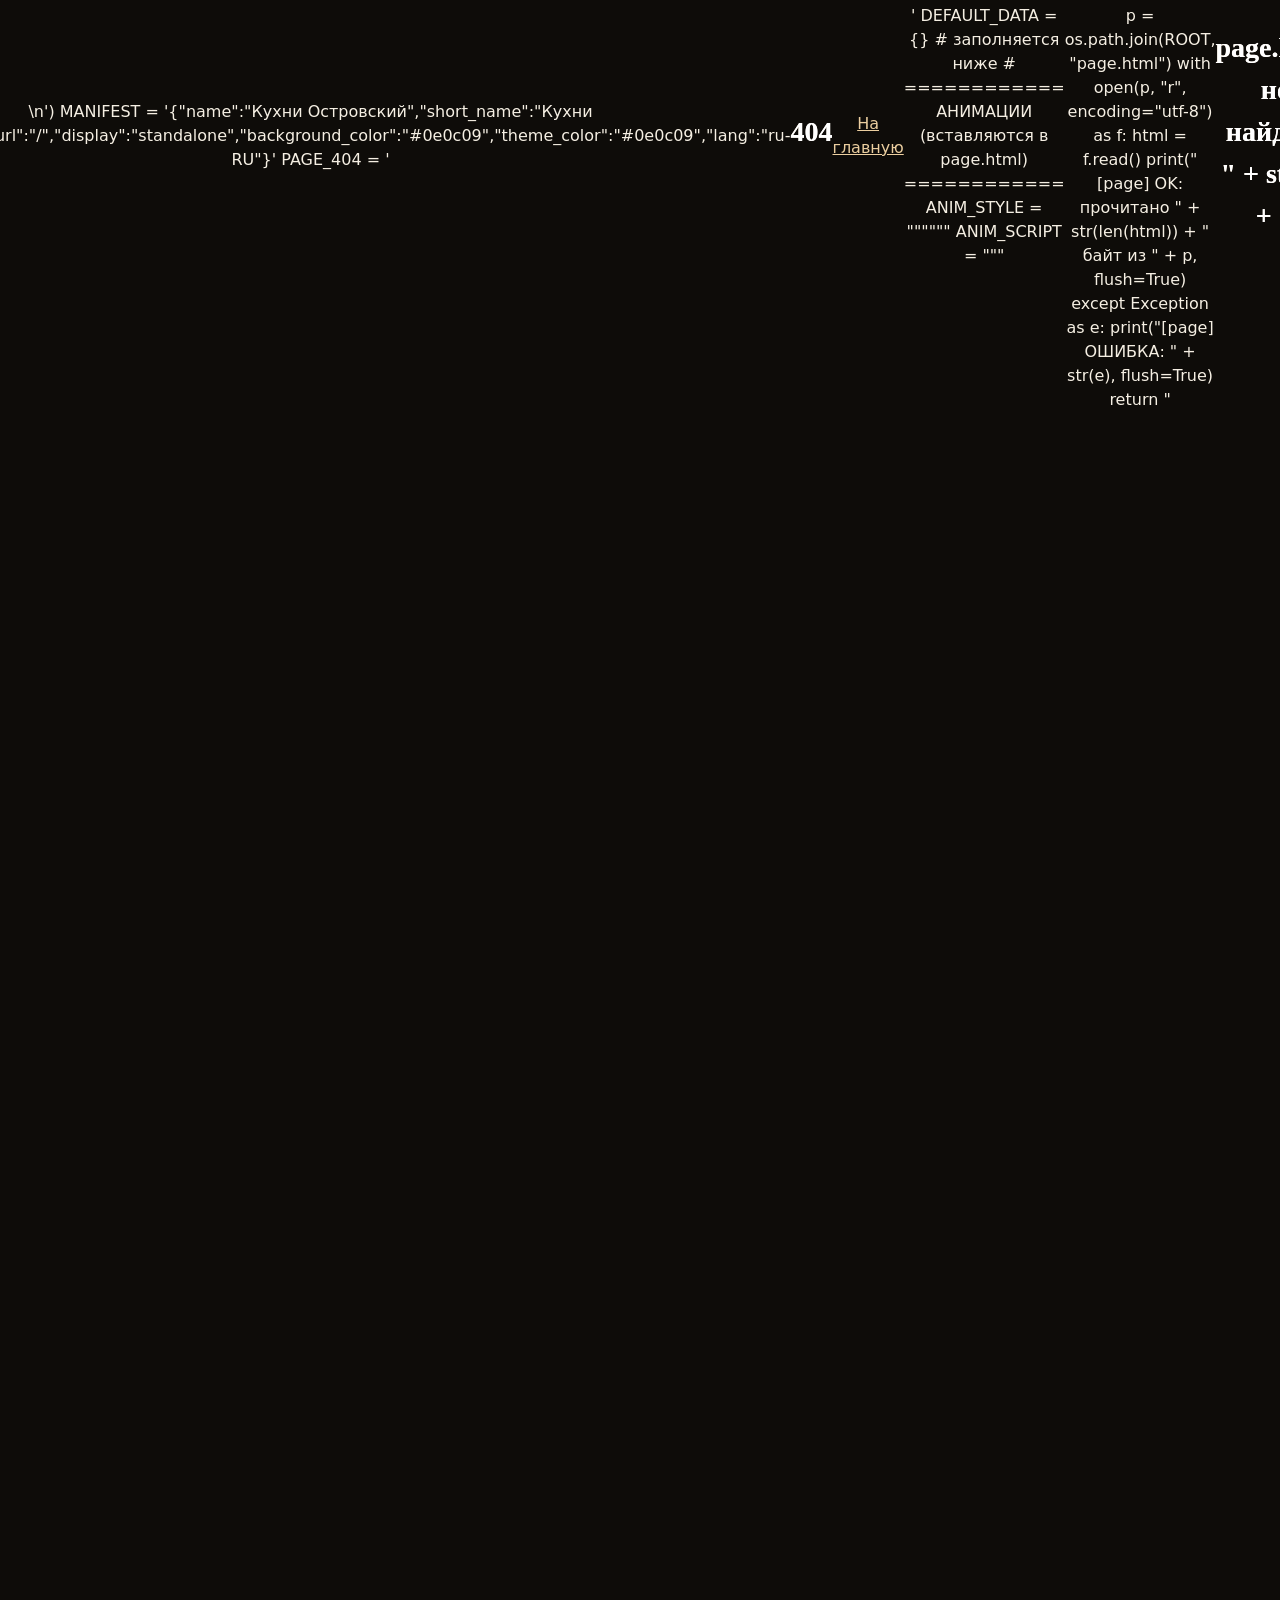
==== commit 7cb0063e: "Rename index.html to page.html" ====
--- a/page.html
+++ b/page.html
@@ -1,491 +1,606 @@
-<!DOCTYPE html>
-<html lang="ru" class="js">
-<head>
-<meta charset="UTF-8">
-<meta name="viewport" content="width=device-width, initial-scale=1.0">
-<title>Кухни Островский — кухни на заказ в Ростове, Батайске и Азове | Мебель под ключ</title>
-<meta name="description" content="Кухни на заказ в Ростове-на-Дону, Батайске и Азове от мастерской «Кухни Островский».">
-<meta name="robots" content="index, follow">
-<meta name="theme-color" content="#0e0c09">
-<link rel="shortcut icon" href="/favicon.ico">
-<link rel="manifest" href="/manifest.webmanifest">
-<meta property="og:type" content="website">
-<meta property="og:title" content="Кухни Островский">
-<meta property="og:description" content="Кухни и корпусная мебель под ключ.">
-<link rel="preconnect" href="https://fonts.googleapis.com">
-<link rel="preconnect" href="https://fonts.gstatic.com" crossorigin>
-<link href="https://fonts.googleapis.com/css2?family=Cormorant+Garamond:ital,wght@0,400;0,500;0,600;0,700;1,500&family=Manrope:wght@300;400;500;600;700;800&display=swap" rel="stylesheet">
-<style>
-:root{--bg:#0e0c09;--gold:#d4af6a;--gold-soft:#eccfa0;--gold-deep:#a37c3f;--text:#f5efe3;--muted:#b9ad9a;--line:rgba(212,175,106,.14);--r-lg:24px;--r-md:16px;--r-sm:12px;--shadow-lg:0 34px 80px rgba(0,0,0,.5);--shadow-md:0 18px 46px rgba(0,0,0,.36);--shadow-gold:0 16px 42px rgba(212,175,106,.26);--serif:'Cormorant Garamond',Georgia,serif;--sans:'Manrope',system-ui,sans-serif}
-*{margin:0;padding:0;box-sizing:border-box}
-html{scroll-behavior:smooth;overflow-x:hidden}
-section{scroll-margin-top:92px}
-body{font-family:var(--sans);color:var(--text);line-height:1.72;-webkit-font-smoothing:antialiased;overflow-x:hidden;position:relative;min-height:100vh}
-body::before{content:"";position:fixed;inset:0;z-index:-2;background:radial-gradient(1200px 700px at 85% -10%,rgba(212,175,106,.16),transparent 60%),radial-gradient(1000px 640px at -10% 30%,rgba(212,175,106,.09),transparent 55%),linear-gradient(180deg,#12100b,#0c0a07 45%,#100d09)}
-.orb{position:fixed;border-radius:50%;pointer-events:none;z-index:-1;will-change:transform}
-.orb-1{width:560px;height:560px;left:-180px;top:10%;background:radial-gradient(circle,rgba(212,175,106,.13),transparent 65%);animation:orbFloat 18s ease-in-out infinite alternate}
-.orb-2{width:480px;height:480px;right:-160px;top:40%;background:radial-gradient(circle,rgba(163,124,63,.12),transparent 65%);animation:orbFloat 24s ease-in-out infinite alternate-reverse}
-.orb-3{width:640px;height:640px;left:28%;bottom:-240px;background:radial-gradient(circle,rgba(212,175,106,.08),transparent 65%);animation:orbFloat 30s ease-in-out infinite alternate}
-@keyframes orbFloat{from{transform:translateY(-36px)}to{transform:translateY(44px)}}
-.grain{position:fixed;inset:0;z-index:2147480000;pointer-events:none;opacity:.03;background-image:url("data:image/svg+xml,%3Csvg xmlns='http://www.w3.org/2000/svg' width='140' height='140'%3E%3Cfilter id='n'%3E%3CfeTurbulence type='fractalNoise' baseFrequency='0.85' numOctaves='2'/%3E%3C/filter%3E%3Crect width='100%25' height='100%25' filter='url(%23n)' opacity='0.6'/%3E%3C/svg%3E")}
-::selection{background:rgba(212,175,106,.32);color:#fff}
-h1,h2,h3{font-family:var(--serif);overflow-wrap:break-word;letter-spacing:.3px}
-img{max-width:100%;display:block}
-a{text-decoration:none;color:inherit}
-ul{list-style:none}
-button{font-family:inherit;cursor:pointer}
-.wrap{width:100%;max-width:1180px;margin:0 auto;padding:0 20px}
-.progress{position:fixed;top:0;left:0;height:3px;z-index:300;background:linear-gradient(90deg,var(--gold-deep),var(--gold-soft),var(--gold));width:0%;box-shadow:0 0 14px rgba(236,207,160,.7);transition:width .15s}
-#cursorGlow{position:fixed;left:0;top:0;width:340px;height:340px;border-radius:50%;pointer-events:none;z-index:55;background:radial-gradient(circle,rgba(212,175,106,.09),transparent 66%);mix-blend-mode:screen;will-change:transform;display:none}
-@media(hover:hover) and (pointer:fine){#cursorGlow{display:block}}
-header{position:fixed;top:0;left:0;right:0;z-index:200;background:rgba(14,12,9,.55);backdrop-filter:blur(18px);transition:background .45s}
-header.solid{background:rgba(14,12,9,.92)}
-.nav{display:flex;align-items:center;justify-content:space-between;height:78px;gap:12px}
-.logo{display:flex;align-items:center;gap:12px;min-width:0;cursor:pointer;transition:opacity .3s}
-.logo:hover{opacity:.9}
-.brand-ava-w{position:relative;flex-shrink:0;display:inline-flex;width:44px;height:44px}
-.brand-ava{width:44px;height:44px;border-radius:50%;object-fit:cover;border:1.5px solid rgba(236,207,160,.65);box-shadow:0 0 0 4px rgba(212,175,106,.1);position:relative;z-index:1;transition:transform .4s}
-.logo:hover .brand-ava{transform:scale(1.05)}
-.logo .brand-txt{display:flex;flex-direction:column;min-width:0;line-height:1.15;gap:2px}
-.logo .brand-txt .name{display:block;white-space:nowrap;overflow:hidden;text-overflow:ellipsis;font-family:var(--serif);font-size:22px;font-weight:600;line-height:1.05;background:linear-gradient(120deg,#fff,var(--gold-soft));-webkit-background-clip:text;background-clip:text;-webkit-text-fill-color:transparent;letter-spacing:.3px;margin:0}
-.logo .brand-txt .sub{display:block;color:var(--gold-soft);font-size:10px;font-weight:600;letter-spacing:1.8px;text-transform:uppercase;white-space:nowrap;overflow:hidden;text-overflow:ellipsis;max-width:60vw;opacity:.85;margin:0}
-.menu{position:fixed;top:0;height:78px;right:max(20px,calc((100vw - 1220px)/2));display:flex;gap:24px;align-items:center;z-index:201}
-.menu a{color:rgba(255,255,255,.8);font-size:13px;font-weight:600;padding:6px 0;white-space:nowrap;transition:.3s}
-.menu a:hover,.menu a.active{color:var(--gold-soft)}
-.burger{display:none;background:none;border:none;width:44px;height:44px;position:relative;z-index:210;flex-shrink:0}
-.burger span{position:absolute;left:7px;right:7px;height:2px;background:#fff;transition:.3s;border-radius:2px}
-.burger span:nth-child(1){top:13px}.burger span:nth-child(2){top:21px}.burger span:nth-child(3){top:29px}
-.burger.open span:nth-child(1){top:21px;transform:rotate(45deg)}
-.burger.open span:nth-child(2){opacity:0}
-.burger.open span:nth-child(3){top:21px;transform:rotate(-45deg)}
-.scrim{position:fixed;inset:0;background:rgba(0,0,0,.5);opacity:0;visibility:hidden;transition:.35s;z-index:195}
-.scrim.show{opacity:1;visibility:visible}
-.panel{position:relative;min-height:100vh;display:flex;align-items:center;padding:150px 0;overflow:hidden}
-.panel .bg{position:absolute;inset:-14% 0;z-index:0;background-size:cover;background-position:center;background-repeat:no-repeat}
-.panel .bg::after{content:"";position:absolute;inset:0;background:linear-gradient(to right,rgba(10,8,6,.94) 22%,rgba(10,8,6,.6) 58%,rgba(10,8,6,.75))}
-.panel--center .bg::after{background:linear-gradient(180deg,rgba(10,8,6,.86),rgba(10,8,6,.62))}
-.panel--dark .bg::after{background:linear-gradient(180deg,rgba(10,8,6,.9),rgba(10,8,6,.7))}
-.panel .content{position:relative;z-index:2;width:100%}
-.panel--center .content{text-align:center}
-.panel + .panel{margin-top:16px}
-.gold-divider{display:flex;align-items:center;justify-content:center;gap:14px;padding:6px 0}
-.gold-divider i{display:inline-block;width:64px;height:1px;background:linear-gradient(90deg,transparent,var(--gold))}
-.gold-divider i:last-child{background:linear-gradient(90deg,var(--gold),transparent)}
-.gold-divider b{width:7px;height:7px;transform:rotate(45deg);background:var(--gold);box-shadow:0 0 12px rgba(212,175,106,.55)}
-.eyebrow{display:inline-flex;align-items:center;gap:12px;color:var(--gold-soft);letter-spacing:5px;text-transform:uppercase;font-size:12px;font-weight:600;margin-bottom:20px}
-.eyebrow::before,.eyebrow::after{content:"";width:42px;height:1px;background:var(--gold)}
-h1{font-size:clamp(34px,6vw,76px);font-weight:500;line-height:1.08;color:#fff;text-shadow:0 5px 30px rgba(0,0,0,.5)}
-h1 em{font-style:italic}
-.sub{color:rgba(245,239,227,.9);font-size:clamp(16px,1.8vw,19.5px);font-weight:300;margin:24px 0 34px;max-width:580px}
-.btn-row{display:flex;gap:16px;flex-wrap:wrap}
-.btn{position:relative;overflow:hidden;display:inline-flex;align-items:center;justify-content:center;gap:10px;min-height:48px;padding:15px 30px;font-size:13px;font-weight:700;letter-spacing:1.3px;text-transform:uppercase;transition:.4s;cursor:pointer;border-radius:13px;border:none}
-.btn-solid{background:linear-gradient(135deg,var(--gold-soft),var(--gold) 55%,var(--gold-deep));color:#17120b;box-shadow:var(--shadow-gold)}
-.btn-solid:hover{transform:translateY(-4px);box-shadow:0 26px 60px rgba(212,175,106,.45)}
-.btn-line{border:1px solid rgba(255,255,255,.4);color:#fff;background:rgba(255,255,255,.04)}
-.btn-line:hover{background:rgba(255,255,255,.12);transform:translateY(-4px)}
-.shimmer{background:linear-gradient(90deg,var(--gold-soft),#fff 35%,var(--gold-soft) 70%);background-size:220% auto;-webkit-background-clip:text;background-clip:text;-webkit-text-fill-color:transparent;animation:shimmerMove 3.4s linear infinite}
-@keyframes shimmerMove{0%{background-position:0% center}100%{background-position:-220% center}}
-.sec-head{max-width:740px;margin:0 auto 52px;text-align:center}
-.sec-head .kicker{color:var(--gold-soft);letter-spacing:5px;text-transform:uppercase;font-size:11px;font-weight:600}
-.sec-head h2{font-size:clamp(30px,4.4vw,48px);font-weight:500;margin:16px 0 14px;color:#faf3e6}
-.sec-head p{color:var(--muted);font-size:15.5px}
-h2.k{font-size:clamp(32px,4.6vw,48px);color:#faf3e6;font-weight:500;margin:16px 0 14px;text-align:center}
-.stats{display:grid;grid-template-columns:repeat(4,1fr);gap:24px;text-align:center}
-.stat{padding:32px 16px;border-radius:var(--r-md);background:rgba(255,255,255,.035);border:1px solid rgba(255,255,255,.07);transition:.45s}
-.stat:hover{transform:translateY(-6px);border-color:rgba(236,207,160,.3)}
-.stat .num{font-family:var(--serif);font-size:58px;font-weight:500;background:linear-gradient(160deg,var(--gold-soft),var(--gold) 60%,var(--gold-deep));-webkit-background-clip:text;background-clip:text;-webkit-text-fill-color:transparent}
-.stat .lbl{color:var(--muted);font-size:13.5px;margin-top:12px}
-.about{display:grid;grid-template-columns:1fr 1.1fr;gap:64px;align-items:center}
-.about-card{background:rgba(255,255,255,.04);border:1px solid rgba(255,255,255,.07);padding:48px 40px;text-align:center;border-radius:var(--r-lg)}
-.avatar{width:130px;height:130px;border-radius:50%;margin:0 auto 22px;overflow:hidden;border:1.5px solid rgba(236,207,160,.65);box-shadow:0 0 0 7px rgba(212,175,106,.12)}
-.avatar img{width:100%;height:100%;object-fit:cover}
-.about-card h3{font-size:29px;color:#fff}
-.about-card .role{color:var(--gold-soft);font-size:13px;margin-top:5px}
-.about-card .sep{width:52px;height:1px;background:var(--gold);margin:22px auto}
-.about-card p{color:var(--muted);font-size:14.5px}
-.about-body .kicker{color:var(--gold-soft);letter-spacing:5px;text-transform:uppercase;font-size:11px;font-weight:600}
-.about-body h2{font-size:clamp(30px,3.6vw,44px);font-weight:500;margin:16px 0 22px;color:#faf3e6}
-.about-body p{color:var(--muted);font-size:15.5px;margin-bottom:26px}
-.features{display:grid;grid-template-columns:1fr 1fr;gap:14px}
-.features li{position:relative;padding-left:36px;font-size:14.5px}
-.features li::before{content:"";position:absolute;left:0;top:4px;width:18px;height:18px;border:1.5px solid rgba(212,175,106,.6);border-radius:50%}
-.features li::after{content:"✓";position:absolute;left:4px;top:4px;font-size:11px;color:var(--gold-soft);font-weight:800}
-.consult .phone{display:inline-block;font-weight:800;font-size:clamp(30px,4.4vw,52px);margin-top:12px;white-space:nowrap;background:linear-gradient(120deg,var(--gold-soft),var(--gold));-webkit-background-clip:text;background-clip:text;-webkit-text-fill-color:transparent}
-.consult p{color:var(--muted);font-size:15.5px;margin:30px auto 0;max-width:630px}
-.carousel{position:relative;max-width:1120px;margin:0 auto}
-.car-track{display:flex;gap:20px;overflow-x:auto;scroll-snap-type:x mandatory;padding:12px 8px 24px;scrollbar-width:none}
-.car-track::-webkit-scrollbar{display:none}
-.car-nav{position:absolute;top:38%;transform:translateY(-50%);width:48px;height:48px;border-radius:50%;background:rgba(14,12,9,.68);border:1px solid rgba(236,207,160,.35);color:var(--gold-soft);font-size:21px;cursor:pointer;z-index:5;display:flex;align-items:center;justify-content:center}
-.car-prev{left:-16px}.car-next{right:-16px}
-.car-dots{display:flex;justify-content:center;gap:10px;margin-top:12px;flex-wrap:wrap}
-.car-dot{width:8px;height:8px;min-width:8px;border-radius:99px;background:rgba(255,255,255,.2);cursor:pointer;transition:.35s;border:none;padding:0}
-.car-dot.active{width:26px;background:linear-gradient(135deg,var(--gold-soft),var(--gold))}
-.swipe-hint{text-align:center;color:var(--muted);font-size:12px;letter-spacing:1.5px;text-transform:uppercase;margin-top:10px}
-.car-slide{flex:0 0 auto;width:min(78vw,440px);scroll-snap-align:center;border-radius:var(--r-lg);overflow:hidden;border:1px solid rgba(255,255,255,.08);cursor:zoom-in;transition:.5s}
-.car-slide:hover{transform:translateY(-8px);border-color:rgba(236,207,160,.3)}
-.car-slide img{width:100%;height:300px;object-fit:cover}
-.rev-card{scroll-snap-align:center;background:rgba(255,255,255,.04);border:1px solid rgba(255,255,255,.07);border-radius:var(--r-lg);padding:24px 26px;width:min(82vw,520px);flex:0 0 auto;transition:.5s}
-.rev-head{display:flex;align-items:center;gap:14px;margin-bottom:14px;flex-wrap:wrap}
-.rev-ava{width:50px;height:50px;border-radius:50%;object-fit:cover;border:1.5px solid rgba(236,207,160,.6)}
-.rev-name{color:#fff;font-weight:700;font-size:14.5px}
-.rev-sub{color:var(--muted);font-size:11px;margin-top:2px}
-.rev-stars{color:var(--gold-soft);letter-spacing:3px;font-size:14px;margin-left:auto}
-.rev-text{color:#ece2cd;font-size:13.5px;line-height:1.66;font-weight:300}
-.rev-video{margin-top:14px;border-radius:var(--r-md);overflow:hidden}
-.video-box{position:relative;width:100%;height:260px;background-size:cover;background-position:center;cursor:pointer;display:flex;align-items:center;justify-content:center}
-.video-box iframe{position:absolute;inset:0;width:100%;height:100%;border:0}
-.vb-play{position:relative;z-index:2;width:64px;height:64px;border-radius:50%;border:1px solid rgba(236,207,160,.7);background:rgba(14,12,9,.55);color:var(--gold-soft);display:flex;align-items:center;justify-content:center}
-.vb-play svg{width:22px;height:22px;fill:currentColor;margin-left:3px}
-.svc-grid{display:grid;grid-template-columns:repeat(3,1fr);gap:22px}
-.svc{background:rgba(255,255,255,.035);border:1px solid rgba(255,255,255,.07);padding:38px 30px;transition:.5s;border-radius:var(--r-lg)}
-.svc:hover{transform:translateY(-8px);border-color:rgba(236,207,160,.26)}
-.svc svg{width:34px;height:34px;stroke:var(--gold-soft);fill:none;stroke-width:1.4;margin-bottom:20px}
-.svc h3{font-size:23px;color:#fff;margin-bottom:9px}
-.svc p{color:var(--muted);font-size:14px}
-.steps{display:grid;grid-template-columns:repeat(3,1fr);gap:22px}
-.step{padding:34px 26px;background:rgba(255,255,255,.03);border:1px solid rgba(255,255,255,.07);border-radius:var(--r-lg);transition:.45s}
-.step:hover{transform:translateY(-7px);border-color:rgba(236,207,160,.28)}
-.step .n{font-family:var(--serif);font-size:54px;background:linear-gradient(160deg,var(--gold-soft),var(--gold-deep));-webkit-background-clip:text;background-clip:text;-webkit-text-fill-color:transparent}
-.step h3{font-size:22px;color:#fff;margin:14px 0 8px}
-.step p{color:var(--muted);font-size:14px}
-.guar-grid{display:grid;grid-template-columns:repeat(4,1fr);gap:22px}
-.guar{background:rgba(255,255,255,.035);border:1px solid rgba(255,255,255,.07);padding:38px 26px;text-align:center;transition:.45s;border-radius:var(--r-lg)}
-.guar:hover{transform:translateY(-8px);border-color:rgba(236,207,160,.26)}
-.guar .ico{width:54px;height:54px;margin:0 auto 18px;border:1px solid rgba(236,207,160,.35);border-radius:50%;display:flex;align-items:center;justify-content:center;color:var(--gold-soft)}
-.guar .ico svg{width:23px;height:23px;stroke:currentColor;fill:none;stroke-width:1.5}
-.guar h3{font-size:18px;color:#fff;margin-bottom:8px}
-.guar p{color:var(--muted);font-size:13px}
-.city-grid{display:grid;grid-template-columns:repeat(3,1fr);gap:22px}
-.city{padding:38px 28px;border-radius:var(--r-lg);background:rgba(255,255,255,.035);border:1px solid rgba(255,255,255,.07);text-align:center;transition:.45s}
-.city:hover{transform:translateY(-7px);border-color:rgba(236,207,160,.26)}
-.city .city-name{font-family:var(--serif);font-size:28px;color:#fff;font-weight:500}
-.city .city-line{width:42px;height:1px;background:var(--gold);margin:14px auto}
-.city p{color:var(--muted);font-size:14px}
-.contact-grid{display:grid;grid-template-columns:1fr 1fr;gap:56px;align-items:start}
-.contact-info h2{font-size:clamp(30px,4.1vw,46px);color:#faf3e6;margin:16px 0 14px}
-.contact-info .kicker{color:var(--gold-soft);letter-spacing:5px;text-transform:uppercase;font-size:11px;font-weight:600}
-.contact-info>p{color:var(--muted);font-size:15.5px;margin-bottom:32px}
-.c-line{display:flex;align-items:flex-start;gap:20px;margin-bottom:24px}
-.c-ico{width:44px;height:44px;border:1px solid rgba(236,207,160,.35);border-radius:50%;display:flex;align-items:center;justify-content:center;color:var(--gold-soft);flex-shrink:0}
-.c-ico svg{width:18px;height:18px;stroke:currentColor;fill:none;stroke-width:1.5}
-.c-line .lab{font-size:10.5px;letter-spacing:2.5px;text-transform:uppercase;color:var(--muted);margin-bottom:4px}
-.c-line .val{font-size:18px;font-weight:600;color:var(--text)}
-.call-block{background:rgba(255,255,255,.04);border:1px solid rgba(255,255,255,.07);padding:46px 36px;text-align:center;border-radius:var(--r-lg)}
-.call-block .cb-lab{font-size:12px;letter-spacing:4px;text-transform:uppercase;color:var(--gold-soft)}
-.call-block .cb-num{display:block;font-weight:800;font-size:clamp(27px,3.6vw,44px);color:#fff;margin:14px 0 18px;white-space:nowrap}
-.call-block .cb-hint{color:var(--muted);font-size:14px}
-.contact-actions{display:flex;flex-direction:column;gap:12px;margin-top:24px}
-.c-action{display:flex;align-items:center;justify-content:center;gap:11px;min-height:52px;padding:15px 18px;border-radius:var(--r-sm);font-weight:700;font-size:14.5px;transition:.4s;color:#fff}
-.c-action svg{width:18px;height:18px;fill:none;stroke:currentColor;stroke-width:1.8}
-.c-call{background:linear-gradient(135deg,var(--gold-soft),var(--gold));color:#17120b}
-.c-tg{background:rgba(64,169,242,.12);border:1px solid rgba(64,169,242,.38);color:#8fd0ff}
-.c-max{background:rgba(177,88,252,.12);border:1px solid rgba(177,88,252,.38);color:#e0b8ff}
-.cta{text-align:center;padding:110px 0}
-.cta h2{font-size:clamp(32px,4.6vw,52px);color:#faf3e6;font-weight:500;margin-bottom:16px}
-.cta p{color:var(--muted);font-size:16.5px;max-width:630px;margin:0 auto 34px}
-footer{background:linear-gradient(180deg,rgba(14,12,9,.4),rgba(10,8,6,.97));color:var(--muted);padding:52px 20px 60px;text-align:center;font-size:13px;border-top:1px solid rgba(255,255,255,.06)}
-footer .flogo{font-family:var(--serif);font-size:28px;color:#fff;margin-bottom:8px}
-footer .flogo span{color:var(--gold-soft);font-size:13px;font-family:var(--sans)}
-.social-row{display:flex;justify-content:center;gap:14px;margin:22px 0 18px;flex-wrap:wrap}
-.soc{display:inline-flex;align-items:center;justify-content:center;width:46px;height:46px;border-radius:50%;border:1px solid rgba(236,207,160,.32);color:var(--gold-soft);background:rgba(212,175,106,.06);transition:.35s}
-.soc svg{width:18px;height:18px;fill:none;stroke:currentColor;stroke-width:1.8}
-.soc:hover{background:linear-gradient(135deg,var(--gold-soft),var(--gold));color:#17120b;transform:translateY(-4px)}
-.cookie-bar{position:fixed;bottom:16px;left:50%;transform:translate(-50%,140%);z-index:400;background:rgba(14,12,9,.93);border:1px solid rgba(255,255,255,.08);border-radius:var(--r-md);padding:16px 20px;display:flex;align-items:center;justify-content:space-between;gap:20px;flex-wrap:wrap;width:min(680px,calc(100vw - 32px));transition:transform .6s}
-.cookie-bar.show{transform:translate(-50%,0)}
-.cookie-bar p{color:var(--muted);font-size:13px}
-.lightbox{position:fixed;inset:0;z-index:3000;background:rgba(8,6,4,.96);display:none;align-items:center;justify-content:center;flex-direction:column;gap:14px}
-.lightbox.open{display:flex}
-.lb-stage{width:100%;max-width:1180px;height:calc(100vh - 130px);display:flex;align-items:center;justify-content:center}
-.lb-stage img{max-width:94%;max-height:100%;border-radius:var(--r-lg);border:1px solid rgba(236,207,160,.55)}
-.lb-close{position:absolute;top:18px;right:24px;background:rgba(255,255,255,.05);border:1px solid rgba(255,255,255,.12);color:#fff;font-size:28px;cursor:pointer;width:48px;height:48px;border-radius:50%;display:flex;align-items:center;justify-content:center}
-.lb-nav{width:50px;height:50px;border-radius:50%;background:rgba(14,12,9,.6);border:1px solid rgba(236,207,160,.5);color:var(--gold-soft);font-size:24px;cursor:pointer;display:flex;align-items:center;justify-content:center}
-.lb-bar{display:flex;align-items:center;gap:20px}
-.lb-count{color:var(--muted);font-size:13px}
-@media(max-width:1024px){.stats,.svc-grid,.guar-grid{grid-template-columns:repeat(2,1fr)}.panel{padding:132px 0}}
-@media(max-width:860px){.menu{position:fixed;top:auto;left:0;right:0;bottom:0;width:100%;max-height:82vh;background:linear-gradient(180deg,#16130e,#0b0907);flex-direction:column;gap:4px;padding:12px 24px calc(22px + env(safe-area-inset-bottom));transform:translateY(105%);transition:transform .45s;z-index:205;border-radius:26px 26px 0 0;overflow-y:auto;border-top:1px solid rgba(236,207,160,.2)}.menu.open{transform:none}.menu a{font-size:19px;font-family:var(--serif);color:#fff;border-bottom:1px solid rgba(236,207,160,.12);padding:13px 6px;display:flex;align-items:center;min-height:48px}.burger{display:block}.scrim{display:block}.about,.contact-grid,.features,.steps,.city-grid{grid-template-columns:1fr}.car-nav{display:none}.panel{padding:116px 0}}
-@media(max-width:768px){.stats,.guar-grid{grid-template-columns:1fr 1fr}.svc-grid,.steps{grid-template-columns:1fr}.panel{padding:104px 0 60px}}
-@media(max-width:520px){.brand-ava{width:38px;height:38px}.brand-ava-w{width:38px;height:38px}.logo .brand-txt .name{font-size:18px}.logo .brand-txt .sub{font-size:9px}.nav{height:64px}.panel{min-height:auto;padding:96px 0 56px}h1{font-size:31px}.sub{font-size:15px;margin:18px 0 26px}.btn-row{width:100%}.btn{width:100%;text-align:center;padding:14px 20px;font-size:12px}.car-slide{width:84vw}.car-slide img{height:205px}.rev-card{width:92vw;padding:17px}}
-</style>
-</head>
-<body>
-
-<div class="progress" id="progress"></div>
-<div class="grain" aria-hidden="true"></div>
-<div id="cursorGlow" aria-hidden="true"></div>
-<div class="orb orb-1"></div><div class="orb orb-2"></div><div class="orb orb-3"></div>
-
-<header id="header">
-  <div class="wrap nav">
-    <a href="#top" class="logo" id="logo">
-      <span class="brand-ava-w">
-        <img class="brand-ava" src="https://sun9-20.vkuserphoto.ru/s/v1/ig2/2sp8pX_XIyDNZzghUeFMvYeHfkg4Kp7SVOVYhov8iLwAn3vAprbtUJPdXPi5IYkhMH-BR1LanCX8B0gH5rM8NC6c.jpg?quality=95&as=32x32,48x48,72x72,108x108,160x160,240x240,360x360,480x480,540x540,640x640,720x720,1080x1080,1254x1254&from=bu&u=8vUcv8YxPcmfEmzVcjy5cNrPtcWeOIJmbKMc6vln3Q8&cs=1254x0" width="44" height="44" alt="Кухни Островский">
-      </span>
-      <span class="brand-txt"><span class="name">Кухни Островский</span><span class="sub">Ростов · Батайск · Азов</span></span>
-    </a>
-    <button class="burger" id="burger" aria-label="Меню"><span></span><span></span><span></span></button>
-  </div>
+# -*- coding: utf-8 -*-
+"""
+mebel.py — Кухни Островский: сайт + /admin
+Читает page.html, вставляет анимации, проксирует VK-картинки, синхронит с Supabase.
+"""
+import base64, concurrent.futures, gzip, hashlib, io, json, os, re, secrets, threading, time, urllib.request
+from datetime import date
+from http.server import BaseHTTPRequestHandler, ThreadingHTTPServer
+from http.cookies import SimpleCookie
+from urllib.parse import parse_qs
+
+try:
+    from supabase import create_client
+    _SUPABASE_LIB = True
+except Exception:
+    _SUPABASE_LIB = False
+
+PORT = int(os.environ.get("PORT", "8080"))
+DOMAIN = "https://кухниостровский.рф"
+ROOT = os.path.dirname(os.path.abspath(__file__))
+
+SUPABASE_URL = os.environ.get("SUPABASE_URL", "https://hliafkrpvmntpctmqwfu.supabase.co")
+SUPABASE_ANON = os.environ.get("SUPABASE_ANON_KEY",
+    "eyJhbGciOiJIUzI1NiIsInR5cCI6IkpXVCJ9.eyJpc3MiOiJzdXBhYmFzZSIsInJlZiI6ImhsaWFma3Jwdm1udHBjdG1xd2Z1Iiwicm9sZSI6ImFub24iLCJpYXQiOjE3OTEyMDQ1NzYsImV4cCI6MjEwNjc4MDU3Nn0.yi57-Ty1iIfhnEh80_zvifhX1W_JX2qCl7QrARuJ2ns")
+SUPABASE_SERVICE = os.environ.get("SUPABASE_SERVICE_KEY",
+    "eyJhbGciOiJIUzI1NiIsInR5cCI6IkpXVCJ9.eyJpc3MiOiJzdXBhYmFzZSIsInJlZiI6ImhsaWFma3Jwdm1udHBjdG1xd2Z1Iiwicm9sZSI6InNlcnZpY2Vfcm9sZSIsImlhdCI6MTc5MTIwNDU3NiwiZXhwIjoyMTA2NzgwNTc2fQ.Yr4z9vx6kF9ZINNNUjUn43GYi-A2BmBfg8uyrOtmDWo")
+ADMIN_LOGIN_ENV = os.environ.get("ADMIN_LOGIN", "кухниост")
+ADMIN_PASSWORD_ENV = os.environ.get("ADMIN_PASSWORD", "романкух")
+
+SESSION_TTL = 604800
+MAX_UPLOAD = 8 * 1024 * 1024
+DATA_ROW_ID = 1
+CACHE_TTL = 15
+
+FAVICON_URL = "https://sun9-20.vkuserphoto.ru/s/v1/ig2/2sp8pX_XIyDNZzghUeFMvYeHfkg4Kp7SVOVYhov8iLwAn3vAprbtUJPdXPi5IYkhMH-BR1LanCX8B0gH5rM8NC6c.jpg?quality=95&cs=1254x0"
+
+ROBOTS = "User-agent: *\nAllow: /\n\nHost: кухниостровский.рф\n\nSitemap: {}/sitemap.xml\n".format(DOMAIN)
+SITEMAP = ('<?xml version="1.0" encoding="UTF-8"?>\n<urlset xmlns="http://www.sitemaps.org/schemas/sitemap/0.9">\n'
+           '  <url>\n    <loc>' + DOMAIN + '/</loc>\n    <lastmod>' + date.today().isoformat() +
+           '</lastmod>\n    <changefreq>weekly</changefreq>\n    <priority>1.0</priority>\n  </url>\n</urlset>\n')
+MANIFEST = '{"name":"Кухни Островский","short_name":"Кухни Островский","start_url":"/","display":"standalone","background_color":"#0e0c09","theme_color":"#0e0c09","lang":"ru-RU"}'
+PAGE_404 = '<!DOCTYPE html><html lang="ru"><head><meta charset="UTF-8"><title>404</title></head><body style="background:#0e0c09;color:#f5efe3;font-family:system-ui;text-align:center;padding:80px"><h1>404</h1><p><a style="color:#eccfa0" href="/">На главную</a></p></body></html>'
+
+DEFAULT_DATA = {}  # заполняется ниже
+
+# ============ АНИМАЦИИ (вставляются в page.html) ============
+ANIM_STYLE = """<style id="goldAnimations">
+@keyframes shimmerX{0%{background-position:-200% 0}100%{background-position:200% 0}}
+@keyframes goldGradient{0%{background-position:0% 50%}50%{background-position:100% 50%}100%{background-position:0% 50%}}
+@keyframes particleFloat{0%{transform:translateY(100vh) scale(.5);opacity:0}10%{opacity:1}90%{opacity:.85}100%{transform:translateY(-100px) scale(1.1);opacity:0}}
+@keyframes rippleAnim{to{transform:scale(4);opacity:0}}
+@keyframes glowPulse{0%,100%{text-shadow:0 0 10px rgba(236,207,160,.3)}50%{text-shadow:0 0 30px rgba(236,207,160,.8),0 0 60px rgba(212,175,106,.5)}}
+h1,h2.k,.sec-head h2,.about-body h2,.contact-info h2,.cta h2{background-image:linear-gradient(90deg,#faf3e6 0%,#faf3e6 30%,#eccfa0 50%,#faf3e6 70%,#faf3e6 100%);background-size:220% 100%;-webkit-background-clip:text;background-clip:text;transition:background-position 1.6s ease;background-position:100% 0}
+h1 em,.shimmer,h1 em.shimmer{background-image:linear-gradient(90deg,#eccfa0,#fff 35%,#eccfa0 70%,#eccfa0 100%);background-size:220% auto;-webkit-background-clip:text;background-clip:text;-webkit-text-fill-color:transparent;animation:shimmerX 4s linear infinite}
+.js .anim-visible h1,.js h1.anim-visible,.js .anim-visible h2,.js h2.anim-visible{background-position:0% 0}
+.js .stat,.js .svc,.js .step,.js .guar,.js .city,.js .car-slide,.js .rev-card,.js .about-card,.js .about-body,.js .call-block,.js .contact-info,.js .sec-head{opacity:0;transform:translateY(30px);transition:opacity .9s cubic-bezier(.22,.61,.36,1),transform .9s cubic-bezier(.22,.61,.36,1)}
+.js .stat.anim-in,.js .svc.anim-in,.js .step.anim-in,.js .guar.anim-in,.js .city.anim-in,.js .car-slide.anim-in,.js .rev-card.anim-in,.js .about-card.anim-in,.js .about-body.anim-in,.js .call-block.anim-in,.js .contact-info.anim-in,.js .sec-head.anim-in{opacity:1;transform:translateY(0)}
+.js .stats .stat:nth-child(2){transition-delay:.12s}.js .stats .stat:nth-child(3){transition-delay:.24s}.js .stats .stat:nth-child(4){transition-delay:.36s}
+.js .svc-grid .svc:nth-child(2){transition-delay:.1s}.js .svc-grid .svc:nth-child(3){transition-delay:.2s}.js .svc-grid .svc:nth-child(4){transition-delay:.3s}.js .svc-grid .svc:nth-child(5){transition-delay:.4s}.js .svc-grid .svc:nth-child(6){transition-delay:.5s}
+.js .steps .step:nth-child(2){transition-delay:.1s}.js .steps .step:nth-child(3){transition-delay:.2s}.js .steps .step:nth-child(4){transition-delay:.3s}.js .steps .step:nth-child(5){transition-delay:.4s}.js .steps .step:nth-child(6){transition-delay:.5s}
+.js .guar-grid .guar:nth-child(2){transition-delay:.12s}.js .guar-grid .guar:nth-child(3){transition-delay:.24s}.js .guar-grid .guar:nth-child(4){transition-delay:.36s}
+.js .city-grid .city:nth-child(2){transition-delay:.14s}.js .city-grid .city:nth-child(3){transition-delay:.28s}
+.btn{position:relative;overflow:hidden;transform:translateZ(0)}
+.btn .ripple-el{position:absolute;border-radius:50%;background:radial-gradient(circle,rgba(255,255,255,.55),transparent 70%);transform:scale(0);animation:rippleAnim .8s ease-out forwards;pointer-events:none}
+.btn-solid{background-size:200% 200%;animation:goldGradient 6s ease infinite}
+#goldParticles{position:fixed;inset:0;z-index:1;pointer-events:none;overflow:hidden}
+#goldParticles span{position:absolute;width:6px;height:6px;border-radius:50%;background:radial-gradient(circle,rgba(236,207,160,.9),rgba(212,175,106,.4) 40%,transparent 70%);box-shadow:0 0 12px rgba(236,207,160,.55);animation:particleFloat linear infinite}
+.svc svg,.guar .ico,.c-ico,.vb-play{transition:transform .55s cubic-bezier(.34,1.56,.64,1),filter .35s}
+.svc:hover svg{transform:scale(1.18) rotate(-8deg);filter:drop-shadow(0 0 12px rgba(236,207,160,.9))}
+.guar:hover .ico{transform:scale(1.18) rotate(8deg);box-shadow:0 0 30px rgba(236,207,160,.5)}
+.c-line:hover .c-ico{transform:scale(1.16) rotate(-6deg);box-shadow:0 0 22px rgba(236,207,160,.55)}
+.rev-stars{background:linear-gradient(90deg,#eccfa0,#fff 50%,#eccfa0 100%);background-size:200% auto;-webkit-background-clip:text;background-clip:text;-webkit-text-fill-color:transparent;animation:shimmerX 3s linear infinite}
+.eyebrow,.kicker,.sec-head .kicker{background:linear-gradient(90deg,rgba(236,207,160,.85),#fff 50%,rgba(236,207,160,.85));background-size:220% auto;-webkit-background-clip:text;background-clip:text;-webkit-text-fill-color:transparent;animation:shimmerX 4.5s linear infinite}
+.car-slide img{transition:transform 1.1s cubic-bezier(.22,.61,.36,1)}
+.car-slide:hover img{transform:scale(1.12)}
+.gold-divider b{animation:glowPulse 2.8s ease-in-out infinite}
+@media (prefers-reduced-motion: reduce){*,*::before,*::after{animation-duration:.01ms !important;transition-duration:.01ms !important}}
+</style>"""
+
+ANIM_SCRIPT = """<script id="goldAnimationScript">
+(function(){
+  if(!('IntersectionObserver' in window))return;
+  if(matchMedia('(prefers-reduced-motion: reduce)').matches){
+    document.querySelectorAll('.stat,.svc,.step,.guar,.city,.car-slide,.rev-card,.about-card,.about-body,.call-block,.contact-info,.sec-head').forEach(function(el){el.classList.add('anim-in')});
+    document.documentElement.classList.remove('js');return;
+  }
+  var io=new IntersectionObserver(function(es){es.forEach(function(e){if(e.isIntersecting){e.target.classList.add('anim-in');io.unobserve(e.target)}})},{threshold:0.12});
+  document.querySelectorAll('.stat,.svc,.step,.guar,.city,.car-slide,.rev-card,.about-card,.about-body,.call-block,.contact-info,.sec-head').forEach(function(el){io.observe(el)});
+  var headIo=new IntersectionObserver(function(es){es.forEach(function(e){if(e.isIntersecting){e.target.classList.add('anim-visible');headIo.unobserve(e.target)}})},{threshold:0.5});
+  document.querySelectorAll('h1,h2.k,.sec-head h2,.about-body h2,.contact-info h2,.cta h2').forEach(function(el){headIo.observe(el)});
+  (function(){var c=document.createElement('div');c.id='goldParticles';document.body.appendChild(c);var n=window.innerWidth<700?14:28;for(var i=0;i<n;i++){var s=document.createElement('span');var sz=3+Math.random()*5;s.style.width=sz+'px';s.style.height=sz+'px';s.style.left=(Math.random()*100)+'%';s.style.animationDuration=(14+Math.random()*18)+'s';s.style.animationDelay=(-Math.random()*20)+'s';s.style.opacity=(0.35+Math.random()*0.55);c.appendChild(s)}})();
+  document.addEventListener('click',function(e){var btn=e.target.closest('.btn, .c-action, .car-dot, .soc');if(!btn)return;var r=btn.getBoundingClientRect();var rp=document.createElement('span');rp.className='ripple-el';var s=Math.max(r.width,r.height);rp.style.width=s+'px';rp.style.height=s+'px';rp.style.left=(e.clientX-r.left-s/2)+'px';rp.style.top=(e.clientY-r.top-s/2)+'px';btn.appendChild(rp);setTimeout(function(){rp.remove()},850)},{passive:true});
+  var fine=matchMedia('(hover:hover) and (pointer:fine)').matches;
+  if(fine){
+    document.querySelectorAll('.btn-solid, .c-action.c-call').forEach(function(btn){btn.addEventListener('mousemove',function(e){var r=btn.getBoundingClientRect();var dx=(e.clientX-r.left-r.width/2)/r.width;var dy=(e.clientY-r.top-r.height/2)/r.height;btn.style.transform='translate('+(dx*5)+'px,'+(dy*5-3)+'px)'});btn.addEventListener('mouseleave',function(){btn.style.transform=''})});
+    document.querySelectorAll('.car-slide').forEach(function(slide){var img=slide.querySelector('img');if(!img)return;slide.addEventListener('mousemove',function(e){var r=slide.getBoundingClientRect();var dx=(e.clientX-r.left)/r.width-.5;var dy=(e.clientY-r.top)/r.height-.5;img.style.transform='scale(1.12) translate('+(dx*10)+'px,'+(dy*10)+'px)'});slide.addEventListener('mouseleave',function(){img.style.transform=''})});
+    var bgs=document.querySelectorAll('.panel .bg');var ticking=false;
+    function updateBgs(){if(ticking)return;ticking=true;requestAnimationFrame(function(){bgs.forEach(function(bg){var r=bg.parentElement.getBoundingClientRect();var center=r.top+r.height/2;var offset=(center-window.innerHeight/2)/window.innerHeight;bg.style.transform='translateY('+(-offset*25)+'px) scale('+(1+Math.abs(offset)*0.05)+')'});ticking=false})}
+    window.addEventListener('scroll',updateBgs,{passive:true});updateBgs();
+  }
+  document.querySelectorAll('#top .eyebrow, #top h1, #top .sub, #top .btn-row').forEach(function(el,i){el.style.opacity='0';el.style.transform='translateY(30px)';el.style.transition='opacity 1s cubic-bezier(.22,.61,.36,1), transform 1s cubic-bezier(.22,.61,.36,1)';setTimeout(function(){el.style.opacity='1';el.style.transform='none'},200+i*180)});
+})();
+</script>"""
+
+
+def _read_page():
+    """Читает page.html и вставляет анимации."""
+    try:
+        p = os.path.join(ROOT, "page.html")
+        with open(p, "r", encoding="utf-8") as f:
+            html = f.read()
+        print("[page] OK: прочитано " + str(len(html)) + " байт из " + p, flush=True)
+    except Exception as e:
+        print("[page] ОШИБКА: " + str(e), flush=True)
+        return "<!DOCTYPE html><html><body><h1>page.html не найден: " + str(e) + "</h1></body></html>"
+    # Вставляем анимации
+    if "</head>" in html and "goldAnimations" not in html:
+        html = html.replace("</head>", ANIM_STYLE + "\n</head>", 1)
+    if "</body>" in html and "goldAnimationScript" not in html:
+        html = html.replace("</body>", ANIM_SCRIPT + "\n</body>", 1)
+    return html
+
+
+# ============ ПРОКСИ VK-КАРТИНОК ============
+_img_cache = {}
+_img_lock = threading.Lock()
+_IMG_TTL = 604800
+
+
+def _fetch_image(url):
+    now = time.time()
+    with _img_lock:
+        c = _img_cache.get(url)
+        if c and now - c[1] < _IMG_TTL:
+            return c[0], c[2]
+    try:
+        req = urllib.request.Request(url, headers={
+            "User-Agent": "Mozilla/5.0 (Windows NT 10.0; Win64; x64) AppleWebKit/537.36 Chrome/120.0 Safari/537.36",
+            "Referer": "https://vk.com/",
+            "Accept": "image/avif,image/webp,image/apng,image/*,*/*;q=0.8",
+        })
+        with urllib.request.urlopen(req, timeout=15) as resp:
+            data = resp.read()
+            ct = resp.headers.get("Content-Type", "image/jpeg")
+            with _img_lock:
+                _img_cache[url] = (data, now, ct)
+            return data, ct
+    except Exception as e:
+        print("[img] " + str(e), flush=True)
+        return None, None
+
+
+def _proxify_urls(html):
+    pat = re.compile(r'https://sun9-\d+\.vkuserphoto\.ru/[^\s"\')<>]+')
+
+    def repl(m):
+        u = m.group(0)
+        return "/img?u=" + base64.urlsafe_b64encode(u.encode()).decode().rstrip("=")
+    return pat.sub(repl, html)
+
+
+# ============ SUPABASE ============
+_sb_read = None
+_sb_write = None
+_sb_lock = threading.Lock()
+
+
+def _sb_read_client():
+    global _sb_read
+    with _sb_lock:
+        if _sb_read is None and _SUPABASE_LIB and SUPABASE_URL and SUPABASE_ANON:
+            try: _sb_read = create_client(SUPABASE_URL, SUPABASE_ANON)
+            except Exception as e: print("[sb read] " + str(e), flush=True)
+        return _sb_read
+
+
+def _sb_write_client():
+    global _sb_write
+    with _sb_lock:
+        if _sb_write is None and _SUPABASE_LIB and SUPABASE_URL and SUPABASE_SERVICE:
+            try: _sb_write = create_client(SUPABASE_URL, SUPABASE_SERVICE)
+            except Exception as e: print("[sb write] " + str(e), flush=True)
+        return _sb_write
+
+
+def _sb_exec(fn, timeout=5):
+    try:
+        with concurrent.futures.ThreadPoolExecutor(max_workers=1) as ex:
+            return ex.submit(fn).result(timeout=timeout)
+    except concurrent.futures.TimeoutError:
+        print("[sb] TIMEOUT " + str(timeout) + "s", flush=True); return None
+    except Exception as e:
+        print("[sb] " + str(e), flush=True); return None
+
+
+def _fetch_from_supabase(timeout=5):
+    sb = _sb_read_client()
+    if sb is None: return None
+    res = _sb_exec(lambda: sb.table("site_content").select("data").eq("id", DATA_ROW_ID).execute(), timeout=timeout)
+    if res is not None and getattr(res, "data", None):
+        raw = res.data[0].get("data") or {}
+        if raw and isinstance(raw, dict) and len(raw) >= 3:
+            return raw
+    return None
+
+
+def _save_to_supabase(data):
+    sb = _sb_write_client()
+    if sb is None:
+        print("[save] НЕТ КЛИЕНТА (проверь SUPABASE_SERVICE_KEY)", flush=True); return False
+    res = _sb_exec(lambda: sb.table("site_content").upsert({"id": DATA_ROW_ID, "data": data}).execute(), timeout=10)
+    if res is not None:
+        print("[save] OK: записано в Supabase", flush=True); return True
+    print("[save] FAIL: запись не прошла", flush=True); return False
+
+
+# ============ КЭШ ============
+_auth_lock = threading.Lock()
+_sessions = {}
+_data_cache = None
+_cache_ts = 0.0
+_data_lock = threading.Lock()
+
+
+def _new_session():
+    t = secrets.token_urlsafe(32)
+    with _auth_lock: _sessions[t] = time.time() + SESSION_TTL
+    return t
+
+
+def _check_session(token):
+    if not token: return False
+    with _auth_lock:
+        exp = _sessions.get(token)
+        if not exp: return False
+        if exp < time.time(): _sessions.pop(token, None); return False
+    return True
+
+
+def _drop_session(token):
+    if token:
+        with _auth_lock: _sessions.pop(token, None)
+
+
+def _merge_deep(base, over):
+    if not isinstance(base, dict) or not isinstance(over, dict): return over
+    r = dict(base)
+    for k, v in over.items():
+        if k in r and isinstance(r[k], dict) and isinstance(v, dict):
+            r[k] = _merge_deep(r[k], v)
+        else:
+            r[k] = json.loads(json.dumps(v))
+    return r
+
+
+def load_fresh():
+    """СИНХРОННО читает из БД. Для сайта и админки."""
+    global _data_cache, _cache_ts
+    raw = _fetch_from_supabase(timeout=6)
+    if raw is None:
+        with _data_lock:
+            _data_cache = json.loads(json.dumps(DEFAULT_DATA))
+            _cache_ts = time.time()
+        print("[load] БД пуста — дефолты", flush=True)
+        return _data_cache
+    data = _merge_deep(json.loads(json.dumps(DEFAULT_DATA)), raw)
+    with _data_lock:
+        _data_cache = data
+        _cache_ts = time.time()
+    print("[load] свежие данные: " + str(len(raw)) + " полей", flush=True)
+    return data
+
+
+def load_data():
+    """Быстрая версия — отдаёт кэш, если свежий."""
+    global _data_cache, _cache_ts
+    now = time.time()
+    with _data_lock:
+        if _data_cache is not None and now - _cache_ts < CACHE_TTL:
+            return _data_cache
+    return load_fresh()
+
+
+def save_data(data):
+    """Синхронная запись. Возвращает True только при успехе."""
+    global _data_cache, _cache_ts
+    ok = _save_to_supabase(data)
+    if ok:
+        with _data_lock:
+            _data_cache = data
+            _cache_ts = time.time()
+    return ok
+
+
+# ============ FAVICON ============
+_fc = {"data": None, "ts": 0.0}
+_ic = {"ico": None, "png16": None, "png32": None, "png180": None}
+
+
+def _make_icons(data):
+    try:
+        from PIL import Image
+    except Exception: return
+    try:
+        img = Image.open(io.BytesIO(data)).convert("RGBA")
+        buf = io.BytesIO()
+        img.save(buf, format="ICO", sizes=[(16, 16), (32, 32), (48, 48), (64, 64)])
+        _ic["ico"] = buf.getvalue()
+        def png(s):
+            c = img.copy(); c.thumbnail((s, s))
+            b = io.BytesIO(); c.save(b, format="PNG"); return b.getvalue()
+        _ic["png16"] = png(16); _ic["png32"] = png(32); _ic["png180"] = png(180)
+    except Exception: pass
+
+
+def get_favicon():
+    now = time.time()
+    if _fc["data"] is None or now - _fc["ts"] > 3600:
+        try:
+            req = urllib.request.Request(FAVICON_URL, headers={"User-Agent": "Mozilla/5.0", "Referer": "https://vk.com/"})
+            with urllib.request.urlopen(req, timeout=10) as resp:
+                data = resp.read()
+                _fc["data"] = data; _fc["ts"] = now; _make_icons(data)
+        except Exception: return None
+    return _fc["data"]
+
+
+# ============ АДМИНКА (краткая версия) ============
+ADMIN_LOGIN_HTML = """<!DOCTYPE html><html lang="ru"><head><meta charset="UTF-8"><meta name="viewport" content="width=device-width,initial-scale=1"><title>Вход</title><style>
+*{margin:0;padding:0;box-sizing:border-box}body{font-family:system-ui;background:linear-gradient(135deg,#0e0c09,#1a1611);color:#f5efe3;min-height:100vh;display:flex;align-items:center;justify-content:center;padding:20px}
+.card{background:rgba(255,255,255,.04);border:1px solid rgba(236,207,160,.2);border-radius:20px;padding:42px 38px;width:100%;max-width:420px}
+h1{font-family:Georgia,serif;font-size:28px;color:#fff;margin-bottom:8px;text-align:center}
+p.sub{color:#b9ad9a;font-size:13.5px;text-align:center;margin-bottom:28px}
+label{display:block;color:#eccfa0;font-size:12px;letter-spacing:1.5px;text-transform:uppercase;margin-bottom:8px;font-weight:600}
+input{width:100%;padding:14px 16px;background:rgba(0,0,0,.3);border:1px solid rgba(255,255,255,.12);border-radius:12px;color:#fff;font-size:15px;margin-bottom:18px}
+button{width:100%;padding:15px;background:linear-gradient(135deg,#eccfa0,#d4af6a 55%,#a37c3f);color:#17120b;font-weight:700;border:none;border-radius:12px;cursor:pointer;text-transform:uppercase;letter-spacing:1px}
+.err{background:rgba(220,60,60,.14);border:1px solid rgba(220,60,60,.4);color:#ff9a9a;padding:12px;border-radius:10px;font-size:13px;margin-bottom:18px;text-align:center}
+</style></head><body>
+<form class="card" method="POST" action="/admin/login">
+<h1>Кухни Островский</h1><p class="sub">Вход в панель</p>__ERROR__
+<label>Логин</label><input type="text" name="login" required autofocus>
+<label>Пароль</label><input type="password" name="password" required>
+<button>Войти</button></form></body></html>"""
+
+
+ADMIN_HTML = r"""<!DOCTYPE html><html lang="ru"><head><meta charset="UTF-8"><meta name="viewport" content="width=device-width,initial-scale=1"><title>Админка</title><style>
+*{margin:0;padding:0;box-sizing:border-box}body{font-family:system-ui;background:#0e0c09;color:#f5efe3;line-height:1.5}
+header{background:rgba(14,12,9,.95);border-bottom:1px solid rgba(236,207,160,.16);padding:14px 20px;display:flex;justify-content:space-between;align-items:center;flex-wrap:wrap;gap:10px;position:sticky;top:0;z-index:10}
+.brand{font-family:Georgia,serif;font-size:20px;color:#eccfa0}.brand span{font-size:12px;margin-left:6px;opacity:.7}
+.actions{display:flex;gap:8px;flex-wrap:wrap}
+.btn{padding:9px 16px;border-radius:9px;border:1px solid rgba(236,207,160,.16);background:rgba(255,255,255,.04);color:#f5efe3;font-size:13px;font-weight:600;cursor:pointer;text-decoration:none;font-family:inherit}
+.btn:hover{border-color:#d4af6a}
+.btn-gold{background:linear-gradient(135deg,#eccfa0,#d4af6a 55%,#a37c3f);color:#17120b;border:none}
+.btn-red{background:rgba(220,60,60,.14);border-color:rgba(220,60,60,.35);color:#ff9a9a}
+.layout{display:flex;min-height:calc(100vh - 60px)}
+nav.side{width:220px;background:rgba(0,0,0,.28);border-right:1px solid rgba(236,207,160,.16);padding:12px 0;flex-shrink:0}
+nav.side a{display:block;padding:11px 20px;color:#b9ad9a;font-size:14px;cursor:pointer;border-left:3px solid transparent}
+nav.side a:hover{color:#fff;background:rgba(255,255,255,.04)}
+nav.side a.active{color:#eccfa0;border-left-color:#d4af6a;background:rgba(212,175,106,.08)}
+main{flex:1;padding:24px 30px;max-width:1100px;overflow-x:hidden}
+h2{font-family:Georgia,serif;font-size:24px;color:#fff;margin-bottom:6px}
+p.hint{color:#b9ad9a;font-size:13px;margin-bottom:20px}
+.field{margin-bottom:14px}.field label{display:block;color:#eccfa0;font-size:11px;letter-spacing:1.2px;text-transform:uppercase;margin-bottom:6px;font-weight:600}
+.field input,.field textarea{width:100%;padding:10px 13px;background:rgba(0,0,0,.35);border:1px solid rgba(255,255,255,.12);border-radius:9px;color:#fff;font-size:14px;font-family:inherit}
+.field textarea{resize:vertical;min-height:70px}
+.field input:focus,.field textarea:focus{outline:none;border-color:#d4af6a}
+.row{display:grid;grid-template-columns:1fr 1fr;gap:14px}
+.item{background:rgba(255,255,255,.03);border:1px solid rgba(255,255,255,.08);border-radius:12px;padding:16px;margin-bottom:12px}
+.item-head{display:flex;justify-content:space-between;align-items:center;margin-bottom:10px;gap:8px;flex-wrap:wrap}
+.item-head strong{color:#eccfa0;font-size:13px}
+.mini{padding:5px 10px;font-size:12px;border-radius:7px}
+.img-preview{max-width:200px;border-radius:8px;margin-top:6px;display:block}
+.toast{position:fixed;bottom:20px;left:50%;transform:translate(-50%,140%);background:linear-gradient(135deg,#eccfa0,#d4af6a);color:#17120b;padding:12px 24px;border-radius:11px;font-weight:700;font-size:14px;z-index:9999;transition:transform .4s}
+.toast.show{transform:translate(-50%,0)}.toast.err{background:linear-gradient(135deg,#ff8a8a,#e04a4a);color:#fff}
+.drop{display:block;border:2px dashed rgba(236,207,160,.16);border-radius:11px;padding:18px;text-align:center;color:#b9ad9a;font-size:13px;cursor:pointer;margin-top:6px}
+.drop:hover{border-color:#d4af6a}
+.status{font-size:12px;padding:5px 10px;border-radius:7px;display:inline-block}
+.status.ok{background:rgba(80,200,120,.15);color:#7ee0a0;border:1px solid rgba(80,200,120,.4)}
+.status.bad{background:rgba(220,60,60,.15);color:#ff9a9a;border:1px solid rgba(220,60,60,.4)}
+.status.saving{background:rgba(212,175,106,.2);color:#eccfa0;border:1px solid rgba(212,175,106,.5)}
+</style></head><body>
+<header>
+<div style="display:flex;gap:12px;align-items:center"><div class="brand">Кухни Островский<span>CMS</span></div><span class="status" id="status">Загрузка...</span></div>
+<div class="actions"><a class="btn" href="/" target="_blank">Сайт</a><button class="btn btn-gold" id="saveBtn">💾 Сохранить</button><a class="btn btn-red" href="/admin/logout">Выйти</a></div>
 </header>
-<ul class="menu" id="menu">
-  <li><a href="#about">Специалист</a></li>
-  <li><a href="#works">Работы</a></li>
-  <li><a href="#reviews">Отзывы</a></li>
-  <li><a href="#services">Услуги</a></li>
-  <li><a href="#process">Как работаем</a></li>
-  <li><a href="#cities">Города</a></li>
-  <li><a href="#contacts">Контакты</a></li>
-</ul>
-<div class="scrim" id="scrim"></div>
-
-<section class="panel panel--hero" id="top">
-  <div class="bg" style="background-image:url('https://sun9-70.vkuserphoto.ru/s/v1/ig2/s4A0AFD1sjqbbnq-mAfS6e6lCbOTfaw6skzD08T04rMk8FkgYcORaFyMLFJIPcR9EamDGrZ3fDDamkpzifiUnmkO.jpg?quality=95&as=32x21,48x32,72x48,108x72,160x107,240x160,360x241,480x321,540x361,640x428,720x481,1080x722,1280x855,1440x962,2560x1711&from=bu&u=udyioV6Vl_ghNhYbFZ9zjc-ZU_IjlhkVV114xfpUZJs&cs=1280x0')"></div>
-  <div class="wrap"><div class="content">
-    <span class="eyebrow">Мебель и кухни на заказ</span>
-    <h1 id="heroTitle">Мебель, которая <em class="shimmer">создаёт настроение</em></h1>
-    <p class="sub">Проектируем и изготавливаем кухни, шкафы, гардеробные и другую корпусную мебель в Ростове, Батайске и Азове — по вашему проекту, от замера до монтажа.</p>
-    <div class="btn-row">
-      <a href="#consult" class="btn btn-solid">Получить консультацию</a>
-      <a href="#works" class="btn btn-line">Смотреть работы</a>
-    </div>
-  </div></div>
-</section>
-
-<section class="panel panel--dark">
-  <div class="bg" style="background-image:url('https://sun9-20.vkuserphoto.ru/s/v1/ig2/9W8TzKo3y8t8-s63NRmlys3yJtHJAKPBOp2QIyuqMSTinG9q-UFuD5sYkz4wbd7QZDv7wQxsZlldmCrAM-PzPlDJ.jpg?quality=95&as=32x21,48x32,72x48,108x72,160x107,240x160,360x240,480x320,540x360,640x427,720x480,1080x720,1280x853,1440x960,1800x1200&from=bu&u=kySpH3qK1oaqlWr8kbrP_y7iDDbASMEGWuJ5dgxf5MU&cs=1280x0')"></div>
-  <div class="wrap"><div class="content">
-    <div class="stats">
-      <div class="stat reveal"><div class="num" data-count="10" data-suffix="+">0</div><div class="lbl">лет опыта</div></div>
-      <div class="stat reveal"><div class="num" data-count="5" data-decimal="1">0</div><div class="lbl">средняя оценка клиентов</div></div>
-      <div class="stat reveal"><div class="num" data-count="8" data-suffix="/10">0</div><div class="lbl">клиентов по рекомендации</div></div>
-      <div class="stat reveal"><div class="num" data-count="100" data-suffix="%">0</div><div class="lbl">полный цикл под ключ</div></div>
-    </div>
-  </div></div>
-</section>
-
-<section class="panel" id="about">
-  <div class="bg" style="background-image:url('https://sun9-50.vkuserphoto.ru/s/v1/ig2/_uJbJ-Gw0zJ3jVPyc4QJRGUErYM5zju63UDQM6FFDezILgQ54i5ycLVvhgSHl5hHPVIKikt0AL9V6DrmqDH7G5C6.jpg?quality=95&as=32x24,48x36,72x54,108x81,160x120,240x180,360x270,480x360,540x405,640x480,720x540,1080x810,1280x960,1440x1080,2208x1656&from=bu&u=9_d3vo4cDIif_5OxDZbDgMLFC1xuAQSKRY1zAPscIwM&cs=1280x0')"></div>
-  <div class="wrap"><div class="content">
-    <div class="about">
-      <div class="about-card reveal">
-        <div class="avatar"><img src="https://i.ibb.co/mVchNnp1/photo-2026-09-10-18-48-37.jpg" width="130" height="130" loading="lazy" alt="Роман Островский"></div>
-        <h3>Роман Островский</h3>
-        <div class="role">Руководитель мебельной мастерской Островского</div>
-        <div class="sep"></div>
-        <p>С командой изготавливаем кухни и корпусную мебель по индивидуальным проектам — с учётом ваших идей, размеров и задач.</p>
-      </div>
-      <div class="about-body reveal">
-        <div class="kicker">О руководителе</div>
-        <h2>Кухни и мебель под ключ — с заботой о деталях</h2>
-        <p>Мы помогаем с планировкой и подбором материалов, предлагаем решения даже для сложных задач — когда другие разводят руками. Ведём вас от консультации и замера до сборки и установки.</p>
-        <ul class="features">
-          <li>Кухни, шкафы, гардеробные и прихожие</li>
-          <li>Честный расчёт — без навязывания лишнего</li>
-          <li>Аккуратность, пунктуальность, сопровождение</li>
-          <li>Гарантия качества</li>
-        </ul>
-      </div>
-    </div>
-  </div></div>
-</section>
-
-<div class="gold-divider"><i></i><b></b><i></i></div>
-
-<section class="panel panel--center panel--dark" id="consult">
-  <div class="bg" style="background-image:url('https://sun9-41.vkuserphoto.ru/s/v1/ig2/qi7m_VnJPio2P4oKJhNr6X-9HJD2kCt6f98XGtveyiAxhJ4ru17yVoibjERFJ4-ZWDOm8Lr7xGMwRP6dSudvgPnG.jpg?quality=95&as=32x43,48x64,72x96,108x144,160x213,240x320,360x480,480x640,540x720,640x853,720x960,1080x1440,1280x1707,1440x1920,1920x2560&from=bu&u=myRGe7iEVeLqDstzbpBsld7P0jp7l04_xCLynpcz4So&cs=1280x0')"></div>
-  <div class="wrap"><div class="content consult">
-    <span class="kicker reveal" style="color:var(--gold-soft);letter-spacing:6px;text-transform:uppercase;font-size:12px;font-weight:600">Бесплатно</span>
-    <h2 class="k reveal">Консультация</h2>
-    <a href="tel:+79508465397" class="phone reveal">+7 (950) 846-53-97</a>
-    <p class="reveal">Позвоните или напишите нам в Telegram или MAX — расскажем про кухни и мебель, всё обсудим и договоримся о бесплатном замере.</p>
-  </div></div>
-</section>
-
-<section class="panel panel--center panel--dark" id="works">
-  <div class="bg" style="background-image:url('https://sun9-32.vkuserphoto.ru/s/v1/ig2/ipQDYrxkEiu9wFqxHUIJNhf4YERP29pOrzOhJ2hTcO6Z-fqWBrPA9D1vCltHlp9RltkldMRefKPMMkB8aD8jhZfR.jpg?quality=95&as=32x21,48x32,72x48,108x72,160x107,240x160,360x240,480x320,540x360,640x427,720x480,1080x720,1280x853,1440x960,2560x1707&from=bu&u=q3wKCscaGbBU8n3umOUNA0wOvLkQBDAVXIkzDrivHgk&cs=1280x0')"></div>
-  <div class="wrap"><div class="content">
-    <div class="sec-head reveal">
-      <div class="kicker">Наши работы</div>
-      <h2>Кухни и мебель, которые мы сделали</h2>
-      <p>Нажмите на фото, чтобы рассмотреть в большом размере.</p>
-    </div>
-    <div class="carousel reveal">
-      <button class="car-nav car-prev" id="carPrev">❮</button>
-      <div class="car-track" id="carTrack"></div>
-      <button class="car-nav car-next" id="carNext">❯</button>
-      <div class="car-dots" id="carDots"></div>
-      <div class="swipe-hint">Листайте</div>
-    </div>
-  </div></div>
-</section>
-
-<div class="lightbox" id="lightbox">
-  <button class="lb-close" id="lbClose">×</button>
-  <div class="lb-stage" id="lbStage"><img id="lbImg" alt="Работа"></div>
-  <div class="lb-bar">
-    <button class="lb-nav" id="lbPrev">❮</button>
-    <div class="lb-count" id="lbCount"></div>
-    <button class="lb-nav" id="lbNext">❯</button>
-  </div>
+<div class="layout">
+<nav class="side">
+<a data-tab="seo">SEO</a><a data-tab="brand">Бренд</a><a data-tab="hero" class="active">Главный</a>
+<a data-tab="about">О специалисте</a><a data-tab="consult">Консультация</a>
+<a data-tab="works">Работы</a><a data-tab="reviews">Отзывы</a><a data-tab="services">Услуги</a>
+<a data-tab="process">Этапы</a><a data-tab="guarantees">Гарантии</a><a data-tab="cities">Города</a>
+<a data-tab="cta">CTA</a><a data-tab="contacts">Контакты</a><a data-tab="footer">Подвал</a>
+</nav>
+<main id="main"><p class="hint">Загрузка...</p></main>
 </div>
-
-<section class="panel panel--center" id="reviews">
-  <div class="bg" style="background-image:url('https://sun9-64.vkuserphoto.ru/s/v1/ig2/wllk0NJeZqqGu0oNhLoLS7k3FJSugAEpIBElk8HeWwp_EqOH7dKCix844jHZRQwXWkISHmdmXW9hWEaFuC-CCB84.jpg?quality=95&as=32x21,48x32,72x48,108x72,160x107,240x160,360x240,480x320,540x360,640x427,720x480,1080x720,1280x853,1440x960,2560x1707&from=bu&u=T5NJHPubDiY9E_IwXkmzI6uExoeA0QSNz39xjf4UD5M&cs=1280x0')"></div>
-  <div class="wrap"><div class="content">
-    <div class="sec-head reveal">
-      <div class="kicker">Отзывы</div>
-      <h2>Что говорят наши клиенты</h2>
-      <p>Реальные отзывы о нашей работе. Листайте влево-вправо.</p>
-    </div>
-    <div class="carousel reveal">
-      <button class="car-nav car-prev" id="revPrev">❮</button>
-      <div class="car-track rev-track" id="revTrack"></div>
-      <button class="car-nav car-next" id="revNext">❯</button>
-      <div class="car-dots" id="revDots"></div>
-      <div class="swipe-hint">Листайте</div>
-    </div>
-  </div></div>
-</section>
-
-<div class="gold-divider"><i></i><b></b><i></i></div>
-
-<section class="panel panel--dark" id="services">
-  <div class="bg" style="background-image:url('https://sun9-88.vkuserphoto.ru/s/v1/ig2/vCipZmkZdy5Ix0cFh98i0yhNAYynqzh2gm00rWx5Qr019O4RHjwcs7pN6iKT4L_d1vanDAbUJ9JRrHj_uw13YVhg.jpg?quality=95&as=32x44,48x66,72x99,108x149,160x220,240x331,360x496,480x661,540x744,640x882,720x992,1080x1488,1280x1764,1440x1984,1858x2560&from=bu&u=lrbIDUwRUQKMEvaw12w2pRXFBLE0sHCmc6AYF8H7CIA&cs=1280x0')"></div>
-  <div class="wrap"><div class="content">
-    <div class="sec-head reveal">
-      <div class="kicker">Что мы делаем</div>
-      <h2>Услуги</h2>
-      <p>Индивидуальный подход к каждому проекту и полный цикл производства.</p>
-    </div>
-    <div class="svc-grid" id="svcGrid"></div>
-  </div></div>
-</section>
-
-<section class="panel" id="process">
-  <div class="bg" style="background-image:url('https://sun9-39.vkuserphoto.ru/s/v1/ig2/xiwu_WFFyjmJc4_VAOD1BHikAdMqBy9N-SuKyiWu7xC8OYE-pfhtW5GkOyO5No0KjOrNQUwcgOW3Gr2bCnjvFp2H.jpg?quality=95&as=32x24,48x36,72x54,108x81,160x120,240x180,360x270,480x360,540x405,640x480,720x540,1080x810,1280x960,1440x1080,2560x1920&from=bu&u=VpmAnVyzkXcBCcJLy2DSlVkJJG2zYnSPbLzk7-TXGGk&cs=1280x0')"></div>
-  <div class="wrap"><div class="content">
-    <div class="sec-head reveal">
-      <div class="kicker">Как мы работаем</div>
-      <h2>Путь от идеи до готовой мебели</h2>
-    </div>
-    <div class="steps" id="stepsBox"></div>
-  </div></div>
-</section>
-
-<section class="panel panel--dark">
-  <div class="bg" style="background-image:url('https://sun9-50.vkuserphoto.ru/s/v1/ig2/C_b5sF8D1xkYdXe0s1BPq0c52G5b_U0r8MpWIaYYJzh9CXIE4qk0Q3rnZh2FuNZhpnp78BBveTceOk2Js-tECU_z.jpg?quality=95&as=32x24,48x36,72x54,108x81,160x120,240x180,360x270,480x360,540x405,640x480,720x540,1080x810,1280x960,1440x1080,2560x1920&from=bu&u=YCey971XM2nuNjhkwSaIOfPMTMneMAyHLaPyHT4mLyY&cs=1280x0')"></div>
-  <div class="wrap"><div class="content">
-    <div class="sec-head reveal">
-      <div class="kicker">Почему мы</div>
-      <h2>Гарантии и преимущества</h2>
-    </div>
-    <div class="guar-grid" id="guarGrid"></div>
-  </div></div>
-</section>
-
-<section class="panel panel--center panel--dark" id="cities">
-  <div class="bg" style="background-image:url('https://sun9-87.vkuserphoto.ru/s/v1/ig2/WHkPw7TZze6TV4t2q6Yr2pw61S1zWDeDyp8Dbe2IFm31aAuhXVSQ2DUTnM6AIt5u3cLTp9mh-YN2b_Lb0q5iHCFu.jpg?quality=95&as=32x40,48x60,72x90,108x134,160x199,240x298,360x448,480x597,540x671,640x796,720x895,1080x1343,1280x1591,1440x1790,2059x2560&from=bu&u=bQW477ZK7yLopHDa2oCbH-uA483cvDm58BTlNs29AoE&cs=1280x0')"></div>
-  <div class="wrap"><div class="content">
-    <div class="sec-head reveal">
-      <div class="kicker">Где работаем</div>
-      <h2>Три города — один стандарт качества</h2>
-      <p>Бесплатный замер и проект в каждом из городов.</p>
-    </div>
-    <div class="city-grid" id="cityGrid"></div>
-  </div></div>
-</section>
-
-<section class="panel panel--center panel--dark">
-  <div class="bg" style="background-image:url('https://sun9-64.vkuserphoto.ru/s/v1/ig2/wllk0NJeZqqGu0oNhLoLS7k3FJSugAEpIBElk8HeWwp_EqOH7dKCix844jHZRQwXWkISHmdmXW9hWEaFuC-CCB84.jpg?quality=95&as=32x21,48x32,72x48,108x72,160x107,240x160,360x240,480x320,540x360,640x427,720x480,1080x720,1280x853,1440x960,2560x1707&from=bu&u=T5NJHPubDiY9E_IwXkmzI6uExoeA0QSNz39xjf4UD5M&cs=1280x0')"></div>
-  <div class="wrap"><div class="content cta">
-    <h2 class="reveal shimmer">Готовы обсудить вашу мебель?</h2>
-    <p class="reveal">Позвоните нам — бесплатно проконсультируем, посчитаем и запишем на замер.</p>
-    <a href="tel:+79508465397" class="btn btn-solid reveal">📞 Позвонить специалисту</a>
-  </div></div>
-</section>
-
-<section class="panel panel--dark" id="contacts">
-  <div class="bg" style="background-image:url('https://sun9-52.vkuserphoto.ru/s/v1/ig2/iD_ZIKN3aW1Ml52LPM3C65Qa7raIjG1CUC-fRrbHZEdxtU9hrsvTAh80W9sM3wI2hBUlsHc86fnHiG43aAOPlRuP.jpg?quality=95&as=32x24,48x36,72x54,108x81,160x120,240x180,360x270,480x360,540x405,640x480,720x540,1080x810,1280x960,1440x1080,2560x1920&from=bu&u=mdGpdzTBkRhwLQzuIJS1nz6l-_CWqdnxhW1cwsXNCx8&cs=1080x0')"></div>
-  <div class="wrap"><div class="content">
-    <div class="contact-grid">
-      <div class="contact-info reveal">
-        <div class="kicker">Контакты</div>
-        <h2>Создадим мебель, о которой вы мечтали</h2>
-        <p>Позвоните или напишите — ответим быстро и подскажем по всем вопросам.</p>
-        <div class="c-line"><div class="c-ico"><svg viewBox="0 0 24 24"><path d="M12 21s-7-5.5-7-11a7 7 0 1 1 14 0c0 5.5-7 11-7 11z"/><circle cx="12" cy="10" r="2.5"/></svg></div><div><div class="lab">Регион работы</div><div class="val">Ростов-на-Дону, Батайск, Азов</div></div></div>
-        <div class="c-line"><div class="c-ico"><svg viewBox="0 0 24 24"><path d="M14 19c-6 0-9.5-4.5-9.7-12h3c.1 5 2.5 8 4.3 8.8V7h3v5c1.8-.2 3.6-2.6 4.2-5h3c-.6 3.4-2.8 5.8-4.6 6.6 1.8.9 4.6 3.6 5.4 8.4h-3.4c-.6-2.5-2.4-4.4-4.3-4.9V19H14z"/></svg></div><div><div class="lab">Сайт в VK</div><a class="val" href="https://vk.com/mebel.ostrovsky" target="_blank" rel="noopener">mebel.ostrovsky</a></div></div>
-        <div class="c-line"><div class="c-ico"><svg viewBox="0 0 24 24"><path d="M21.9 4.6L18.8 19c-.2 1-.8 1.3-1.7.8l-4.7-3.5-2.3 2.2c-.3.3-.5.5-1 .5l.4-4.8L18 6.4c.4-.3-.1-.5-.6-.2L6.7 13.4l-4.6-1.4c-1-.3-1-1 .2-1.5l18-6.9c.8-.3 1.6.2 1.6 1z"/></svg></div><div><div class="lab">Telegram / MAX</div><div class="val">по номеру +7 (950) 846-53-97</div></div></div>
-      </div>
-      <div class="reveal">
-        <div class="call-block">
-          <div class="cb-lab">Свяжитесь с нами удобным способом</div>
-          <a class="cb-num" href="tel:+79508465397">+7 (950) 846-53-97</a>
-          <div class="cb-hint">Бесплатная консультация и запись на замер.<br>Звоните или пишите в любой мессенджер.</div>
-          <div class="contact-actions">
-            <a class="c-action c-call" href="tel:+79508465397"><svg viewBox="0 0 24 24"><path d="M22 16.9v3a2 2 0 0 1-2.2 2 19.8 19.8 0 0 1-8.6-3.1 19.5 19.5 0 0 1-6-6A19.8 19.8 0 0 1 2.1 4.2 2 2 0 0 1 4.1 2h3a2 2 0 0 1 2 1.7c.1 1 .4 2 .7 2.9a2 2 0 0 1-.4 2.1L8.1 10a16 16 0 0 0 6 6l1.3-1.3a2 2 0 0 1 2.1-.4c.9.3 1.9.6 2.9.7a2 2 0 0 1 1.6 2z"/></svg>Позвонить</a>
-            <a class="c-action c-tg" href="https://t.me/fanny161" target="_blank" rel="noopener"><svg viewBox="0 0 24 24"><path d="M21.9 4.6L18.8 19c-.2 1-.8 1.3-1.7.8l-4.7-3.5-2.3 2.2c-.3.3-.5.5-1 .5l.4-4.8L18 6.4c.4-.3-.1-.5-.6-.2L6.7 13.4l-4.6-1.4c-1-.3-1-1 .2-1.5l18-6.9c.8-.3 1.6.2 1.6 1z"/></svg>Написать в Telegram</a>
-            <a class="c-action c-max" href="tel:+79508465397"><svg viewBox="0 0 24 24"><path d="M12 22s8-4 8-10V5l-8-3-8 3v7c0 6 8 10 8 10z"/></svg>Написать в MAX</a>
-          </div>
-        </div>
-      </div>
-    </div>
-  </div></div>
-</section>
-
-<footer>
-  <div class="flogo">Кухни Островский<span> · Ростов · Батайск · Азов</span></div>
-  <div class="social-row">
-    <a class="soc" href="tel:+79508465397" title="Позвонить"><svg viewBox="0 0 24 24"><path d="M22 16.9v3a2 2 0 0 1-2.2 2 19.8 19.8 0 0 1-8.6-3.1 19.5 19.5 0 0 1-6-6A19.8 19.8 0 0 1 2.1 4.2 2 2 0 0 1 4.1 2h3a2 2 0 0 1 2 1.7c.1 1 .4 2 .7 2.9a2 2 0 0 1-.4 2.1L8.1 10a16 16 0 0 0 6 6l1.3-1.3a2 2 0 0 1 2.1-.4c.9.3 1.9.6 2.9.7a2 2 0 0 1 1.6 2z"/></svg></a>
-    <a class="soc" href="https://t.me/fanny161" target="_blank" rel="noopener" title="Telegram"><svg viewBox="0 0 24 24"><path d="M21.9 4.6L18.8 19c-.2 1-.8 1.3-1.7.8l-4.7-3.5-2.3 2.2c-.3.3-.5.5-1 .5l.4-4.8L18 6.4c.4-.3-.1-.5-.6-.2L6.7 13.4l-4.6-1.4c-1-.3-1-1 .2-1.5l18-6.9c.8-.3 1.6.2 1.6 1z"/></svg></a>
-    <a class="soc" href="https://vk.com/mebel.ostrovsky" target="_blank" rel="noopener" title="ВКонтакте"><svg viewBox="0 0 24 24"><path d="M14 19c-6 0-9.5-4.5-9.7-12h3c.1 5 2.5 8 4.3 8.8V7h3v5c1.8-.2 3.6-2.6 4.2-5h3c-.6 3.4-2.8 5.8-4.6 6.6 1.8.9 4.6 3.6 5.4 8.4h-3.4c-.6-2.5-2.4-4.4-4.3-4.9V19H14z"/></svg></a>
-    <a class="soc" href="tel:+79508465397" title="MAX"><svg viewBox="0 0 24 24"><path d="M12 22s8-4 8-10V5l-8-3-8 3v7c0 6 8 10 8 10z"/></svg></a>
-  </div>
-  <p>Кухни и корпусная мебель на заказ — Ростов, Батайск, Азов</p>
-  <p style="margin-top:8px">© <span id="year"></span> Кухни Островский. Все права защищены.</p>
-</footer>
-
-<div class="cookie-bar" id="cookieBar">
-  <p>Мы используем файлы cookie для корректной работы сайта.</p>
-  <button class="btn btn-solid" id="cookieOk">Принять</button>
-</div>
-
+<div class="toast" id="toast"></div>
 <script>
-(function(){
-const header=document.getElementById('header');
-const progress=document.getElementById('progress');
-const burger=document.getElementById('burger'),menu=document.getElementById('menu'),scrim=document.getElementById('scrim');
-let menuOpen=false,ticking=false;
-function onScroll(){if(ticking)return;ticking=true;requestAnimationFrame(function(){const h=document.documentElement;const sc=h.scrollHeight>h.clientHeight?h.scrollTop/(h.scrollHeight-h.clientHeight):0;if(progress)progress.style.width=(sc*100)+'%';header.classList.toggle('solid',h.scrollTop>40);ticking=false;});}
-window.addEventListener('scroll',onScroll,{passive:true});onScroll();
-function closeMenu(){burger.classList.remove('open');menu.classList.remove('open');scrim.classList.remove('show');menuOpen=false;}
-function openMenu(){burger.classList.add('open');menu.classList.add('open');scrim.classList.add('show');menuOpen=true;}
-burger.addEventListener('click',function(){menuOpen?closeMenu():openMenu();});
-scrim.addEventListener('click',closeMenu);
-menu.querySelectorAll('a').forEach(function(a){a.addEventListener('click',closeMenu);});
-document.getElementById('logo').addEventListener('click',function(e){e.preventDefault();window.scrollTo({top:0,behavior:'smooth'});});
-function animateCount(el){var t=parseFloat(el.dataset.count);var d=parseInt(el.dataset.decimal||'0');var s=el.dataset.suffix||'';var dur=1200,start=performance.now();function tick(now){var p=Math.min((now-start)/dur,1);p=1-Math.pow(1-p,3);var v=(t*p).toFixed(d);el.textContent=(d?v:Math.round(v))+s;if(p<1)requestAnimationFrame(tick);}requestAnimationFrame(tick);}
-var statIO=new IntersectionObserver(function(es){es.forEach(function(e){if(e.isIntersecting){animateCount(e.target);statIO.unobserve(e.target);}});},{threshold:.5});
-document.querySelectorAll('.stat .num').forEach(function(el){statIO.observe(el);});
-var revealIO=new IntersectionObserver(function(es){es.forEach(function(e){if(e.isIntersecting){e.target.classList.add('in');revealIO.unobserve(e.target);}});},{threshold:.12});
-document.querySelectorAll('.reveal').forEach(function(el){revealIO.observe(el);});
-function initCarousel(trackId,prevId,nextId,dotsId){var track=document.getElementById(trackId);if(!track)return;var prev=document.getElementById(prevId),next=document.getElementById(nextId),dotsBox=document.getElementById(dotsId);var items=Array.prototype.slice.call(track.children);if(!items.length)return;dotsBox.innerHTML='';items.forEach(function(_,i){var d=document.createElement('button');d.className='car-dot'+(i===0?' active':'');d.addEventListener('click',function(){items[i].scrollIntoView({behavior:'smooth',inline:'center',block:'nearest'});});dotsBox.appendChild(d);});var dots=Array.prototype.slice.call(dotsBox.children);var step=function(){return items[0].offsetWidth+20;};var sT=false;track.addEventListener('scroll',function(){if(sT)return;sT=true;requestAnimationFrame(function(){var idx=Math.round(track.scrollLeft/step());dots.forEach(function(d,i){d.classList.toggle('active',i===idx);});sT=false;});},{passive:true});prev.addEventListener('click',function(){track.scrollBy({left:-step(),behavior:'smooth'});});next.addEventListener('click',function(){track.scrollBy({left:step(),behavior:'smooth'});});}
-initCarousel('carTrack','carPrev','carNext','carDots');
-initCarousel('revTrack','revPrev','revNext','revDots');
-var lightbox=document.getElementById('lightbox'),lbImg=document.getElementById('lbImg'),lbCount=document.getElementById('lbCount');
-var lbItems=Array.prototype.slice.call(document.querySelectorAll('#carTrack .car-slide img'));var lbIdx=0;
-function openLb(i){lbIdx=i;lbImg.src=lbItems[i].src;lbImg.alt=lbItems[i].alt;lbCount.textContent=(i+1)+' / '+lbItems.length;lightbox.classList.add('open');document.body.style.overflow='hidden';}
-function closeLb(){lightbox.classList.remove('open');document.body.style.overflow='';}
-function lbStep(d){openLb((lbIdx+d+lbItems.length)%lbItems.length);}
-lbItems.forEach(function(img,i){img.addEventListener('click',function(){openLb(i);});});
-document.getElementById('lbClose').addEventListener('click',closeLb);
-document.getElementById('lbPrev').addEventListener('click',function(e){e.stopPropagation();lbStep(-1);});
-document.getElementById('lbNext').addEventListener('click',function(e){e.stopPropagation();lbStep(1);});
-lightbox.addEventListener('click',function(e){if(e.target===lightbox)closeLb();});
-document.addEventListener('keydown',function(e){if(lightbox.classList.contains('open')){if(e.key==='Escape')closeLb();if(e.key==='ArrowLeft')lbStep(-1);if(e.key==='ArrowRight')lbStep(1);}});
-document.querySelectorAll('.video-box').forEach(function(box){box.addEventListener('click',function(){if(box.querySelector('iframe'))return;var f=document.createElement('iframe');f.src=box.dataset.src;f.setAttribute('allow','autoplay; encrypted-media; fullscreen');f.setAttribute('allowfullscreen','1');box.innerHTML='';box.appendChild(f);});});
-var cb=document.getElementById('cookieBar'),co=document.getElementById('cookieOk');
-if(!localStorage.getItem('cookiesAccepted')){setTimeout(function(){cb.classList.add('show');},900);}
-co.addEventListener('click',function(){localStorage.setItem('cookiesAccepted','1');cb.classList.remove('show');});
-document.getElementById('year').textContent=new Date().getFullYear();
-})();
-</script>
-</body>
-</html>
+var DATA=null,currentTab='hero';
+function esc(s){return String(s==null?'':s).replace(/&/g,'&amp;').replace(/</g,'&lt;').replace(/>/g,'&gt;').replace(/"/g,'&quot;')}
+function toast(m,e){var t=document.getElementById('toast');t.textContent=m;t.classList.toggle('err',!!e);t.classList.add('show');setTimeout(function(){t.classList.remove('show')},2500)}
+function setStatus(text,cls){var el=document.getElementById('status');el.className='status '+(cls||'ok');el.textContent=text}
+function getPath(o,p){return p.split('.').reduce(function(a,k){return a==null?undefined:a[k]},o)}
+function setPath(o,p,v){var a=p.split('.');var c=o;for(var i=0;i<a.length-1;i++){var k=a[i],n=a[i+1];if(c[k]==null)c[k]=/^\d+$/.test(n)?[]:{};c=c[k]}c[a[a.length-1]]=v}
+function loadData(){fetch('/admin/api/data',{credentials:'same-origin'}).then(function(r){if(r.status===401){location.href='/admin/login';return null}return r.json()}).then(function(j){if(!j)return;DATA=j;setStatus('Готово','ok');render()}).catch(function(e){setStatus('Ошибка загрузки','bad');document.getElementById('main').innerHTML='<h2>Ошибка</h2><p class="hint">'+esc(e.message)+'</p>'})}
+function saveAll(){if(!DATA){toast('Нет данных',true);return}setStatus('Сохранение...','saving');fetch('/admin/api/save',{method:'POST',credentials:'same-origin',headers:{'Content-Type':'application/json'},body:JSON.stringify(DATA)}).then(function(r){return r.json()}).then(function(j){if(j&&j.ok===true){setStatus('✅ Сохранено','ok');toast('Сохранено в Supabase')}else{setStatus('❌ НЕ сохранилось','bad');toast('Ошибка записи!',true)}}).catch(function(e){setStatus('Ошибка','bad');toast('Ошибка: '+e.message,true)})}
+function field(l,p,o){o=o||{};var v=getPath(DATA,p);var i=o.rows?'<textarea data-path="'+p+'" rows="'+o.rows+'">'+esc(v)+'</textarea>':'<input type="text" data-path="'+p+'" value="'+esc(v)+'">';return '<div class="field"><label>'+l+'</label>'+i+'</div>'}
+function imgField(l,p){var v=getPath(DATA,p);return '<div class="field"><label>'+l+'</label><input type="text" data-path="'+p+'" value="'+esc(v)+'"><label class="drop" data-upload-path="'+p+'">загрузить файл<input type="file" accept="image/*" style="display:none"></label>'+(v?'<img class="img-preview" src="'+esc(v)+'">':'')+'</div>'}
+function render(){if(!DATA)return;var map={seo:rSeo,brand:rBrand,hero:rHero,about:rAbout,consult:rConsult,works:rWorks,reviews:rReviews,services:rServices,process:rProcess,guarantees:rGuarantees,cities:rCities,cta:rCta,contacts:rContacts,footer:rFooter};var fn=map[currentTab];document.getElementById('main').innerHTML=fn?fn():'<h2>?</h2>';bindInputs()}
+function bindInputs(){document.querySelectorAll('[data-path]').forEach(function(el){el.addEventListener('input',function(){setPath(DATA,el.dataset.path,el.value)})});document.querySelectorAll('[data-upload-path]').forEach(function(lbl){var fi=lbl.querySelector('input[type="file"]');if(!fi)return;fi.addEventListener('change',function(){uploadImage(fi,lbl.dataset.uploadPath)})})}
+function uploadImage(input,path){var f=input.files[0];if(!f)return;if(f.size>8*1024*1024){toast('Файл > 8 МБ',true);return}var fd=new FormData();fd.append('file',f);toast('Загрузка...');fetch('/admin/api/upload',{method:'POST',body:fd,credentials:'same-origin'}).then(function(r){return r.json()}).then(function(j){if(j.url){setPath(DATA,path,j.url);render();toast('Загружено')}else{toast('Ошибка',true)}})}
+function rSeo(){return '<h2>SEO</h2>'+field('Title','seo.title',{rows:2})+field('Description','seo.description',{rows:3})+field('Keywords','seo.keywords',{rows:3})+field('OG-картинка','seo.og_image')}
+function rBrand(){return '<h2>Бренд</h2>'+field('Название','brand.name')+field('Подзаголовок','brand.sub')+imgField('Логотип','brand.logo_url')+field('Телефон (визуал)','brand.phone')+field('Телефон (tel:)','brand.phone_raw')+field('Telegram','brand.telegram')+field('VK','brand.vk')}
+function rHero(){return '<h2>Главный экран</h2>'+field('Надзаголовок','hero.eyebrow')+field('Заголовок до','hero.title_before')+field('Заголовок выделенный','hero.title_em')+field('Подзаголовок','hero.sub',{rows:3})+field('Кнопка 1','hero.btn1')+field('Кнопка 2','hero.btn2')+imgField('Фон','hero.bg')}
+function rAbout(){return '<h2>О специалисте</h2>'+imgField('Фото','about.photo')+field('Имя','about.name')+field('Должность','about.role')+field('Описание','about.text',{rows:3})+field('Заголовок','about.title')+field('Текст','about.body',{rows:4})+imgField('Фон','about.bg')}
+function rConsult(){return '<h2>Консультация</h2>'+field('Надзаголовок','consult.kicker')+field('Заголовок','consult.title')+field('Текст','consult.text',{rows:4})+imgField('Фон','consult.bg')}
+function rWorks(){var a=(DATA.works&&DATA.works.items)||[];var h='<h2>Работы</h2>'+field('Надзаголовок','works.kicker')+field('Заголовок','works.title')+field('Подзаголовок','works.subtitle')+imgField('Фон','works.bg')+'<div class="item-head"><strong>Фото ('+a.length+')</strong></div>';a.forEach(function(it,i){h+='<div class="item"><div class="item-head"><strong>#'+(i+1)+'</strong><div><button class="btn mini" data-action="mv" data-list="works.items" data-i="'+i+'" data-d="-1">↑</button> <button class="btn mini" data-action="mv" data-list="works.items" data-i="'+i+'" data-d="1">↓</button> <button class="btn btn-red mini" data-action="del" data-list="works.items" data-i="'+i+'">Удалить</button></div></div>'+imgField('Картинка','works.items.'+i+'.url')+field('Alt','works.items.'+i+'.alt')+'</div>'});h+='<button class="btn" data-action="add" data-list="works.items" data-tpl=\'{"url":"","alt":""}\'>+ Добавить</button>';return h}
+function rReviews(){var a=(DATA.reviews&&DATA.reviews.items)||[];var h='<h2>Отзывы</h2>'+field('Надзаголовок','reviews.kicker')+field('Заголовок','reviews.title')+field('Подзаголовок','reviews.subtitle')+imgField('Фон','reviews.bg')+'<div class="item-head"><strong>Отзывы ('+a.length+')</strong></div>';a.forEach(function(it,i){h+='<div class="item"><div class="item-head"><strong>'+esc(it.name||'#'+(i+1))+'</strong><div><button class="btn mini" data-action="mv" data-list="reviews.items" data-i="'+i+'" data-d="-1">↑</button> <button class="btn mini" data-action="mv" data-list="reviews.items" data-i="'+i+'" data-d="1">↓</button> <button class="btn btn-red mini" data-action="del" data-list="reviews.items" data-i="'+i+'">Удалить</button></div></div><div class="row">'+field('Имя','reviews.items.'+i+'.name')+field('Подпись','reviews.items.'+i+'.sub')+'</div>'+field('Звёзд','reviews.items.'+i+'.stars')+imgField('Аватар','reviews.items.'+i+'.avatar')+field('Текст','reviews.items.'+i+'.text',{rows:5})+field('Видео URL','reviews.items.'+i+'.video')+'</div>'});h+='<button class="btn" data-action="add" data-list="reviews.items" data-tpl=\'{"name":"","sub":"","stars":5,"avatar":"","text":"","video":""}\'>+ Добавить</button>';return h}
+function rServices(){var a=(DATA.services&&DATA.services.items)||[];var h='<h2>Услуги</h2>'+field('Надзаголовок','services.kicker')+field('Заголовок','services.title')+field('Подзаголовок','services.subtitle')+imgField('Фон','services.bg');a.forEach(function(it,i){h+='<div class="item"><div class="item-head"><strong>'+esc(it.title||'#'+(i+1))+'</strong><button class="btn btn-red mini" data-action="del" data-list="services.items" data-i="'+i+'">Удалить</button></div>'+field('Название','services.items.'+i+'.title')+field('Описание','services.items.'+i+'.text',{rows:2})+field('SVG','services.items.'+i+'.icon')+'</div>'});h+='<button class="btn" data-action="add" data-list="services.items" data-tpl=\'{"title":"","text":"","icon":""}\'>+ Добавить</button>';return h}
+function rProcess(){var a=(DATA.process&&DATA.process.items)||[];var h='<h2>Этапы</h2>'+field('Надзаголовок','process.kicker')+field('Заголовок','process.title')+imgField('Фон','process.bg');a.forEach(function(it,i){h+='<div class="item"><div class="item-head"><strong>'+esc((it.n||'')+' '+(it.title||''))+'</strong><button class="btn btn-red mini" data-action="del" data-list="process.items" data-i="'+i+'">Удалить</button></div><div class="row">'+field('Номер','process.items.'+i+'.n')+field('Заголовок','process.items.'+i+'.title')+'</div>'+field('Текст','process.items.'+i+'.text',{rows:2})+'</div>'});h+='<button class="btn" data-action="add" data-list="process.items" data-tpl=\'{"n":"","title":"","text":""}\'>+ Добавить</button>';return h}
+function rGuarantees(){var a=(DATA.guarantees&&DATA.guarantees.items)||[];var h='<h2>Гарантии</h2>'+field('Надзаголовок','guarantees.kicker')+field('Заголовок','guarantees.title')+imgField('Фон','guarantees.bg');a.forEach(function(it,i){h+='<div class="item"><div class="item-head"><strong>'+esc(it.title||'#'+(i+1))+'</strong><button class="btn btn-red mini" data-action="del" data-list="guarantees.items" data-i="'+i+'">Удалить</button></div>'+field('Заголовок','guarantees.items.'+i+'.title')+field('Текст','guarantees.items.'+i+'.text',{rows:2})+field('SVG','guarantees.items.'+i+'.icon')+'</div>'});h+='<button class="btn" data-action="add" data-list="guarantees.items" data-tpl=\'{"title":"","text":"","icon":""}\'>+ Добавить</button>';return h}
+function rCities(){var a=(DATA.cities&&DATA.cities.items)||[];var h='<h2>Города</h2>'+field('Надзаголовок','cities.kicker')+field('Заголовок','cities.title')+field('Подзаголовок','cities.subtitle')+imgField('Фон','cities.bg');a.forEach(function(it,i){h+='<div class="item"><div class="item-head"><strong>'+esc(it.name||'#'+(i+1))+'</strong><button class="btn btn-red mini" data-action="del" data-list="cities.items" data-i="'+i+'">Удалить</button></div>'+field('Название','cities.items.'+i+'.name')+field('Описание','cities.items.'+i+'.text',{rows:2})+'</div>'});h+='<button class="btn" data-action="add" data-list="cities.items" data-tpl=\'{"name":"","text":""}\'>+ Добавить</button>';return h}
+function rCta(){return '<h2>CTA</h2>'+field('Заголовок','cta.title')+field('Текст','cta.text',{rows:3})+field('Кнопка','cta.button')+imgField('Фон','cta.bg')}
+function rContacts(){return '<h2>Контакты</h2>'+field('Надзаголовок','contacts.kicker')+field('Заголовок','contacts.title')+field('Подзаголовок','contacts.subtitle',{rows:2})+field('Регионы','contacts.regions')+imgField('Фон','contacts.bg')}
+function rFooter(){return '<h2>Подвал</h2>'+field('Строка','footer.line')+field('Копирайт','footer.copyright')}
+document.addEventListener('click',function(e){
+  var t=e.target;
+  var tab=t.closest('nav.side a[data-tab]');
+  if(tab){document.querySelectorAll('nav.side a').forEach(function(y){y.classList.remove('active')});tab.classList.add('active');currentTab=tab.dataset.tab;render();return}
+  if(t.closest('#saveBtn')){e.preventDefault();saveAll();return}
+  var b=t.closest('[data-action]');
+  if(b){
+    var a=b.dataset.action,list=b.dataset.list,i=parseInt(b.dataset.i||'0',10),d=parseInt(b.dataset.d||'0',10),tpl=b.dataset.tpl;
+    if(a==='add'){var arr=getPath(DATA,list)||[];arr.push(JSON.parse(tpl));setPath(DATA,list,arr);render();toast('Добавлено')}
+    else if(a==='del'){if(!confirm('Удалить?'))return;var arr=getPath(DATA,list);arr.splice(i,1);setPath(DATA,list,arr);render()}
+    else if(a==='mv'){var arr=getPath(DATA,list);var j=i+d;if(j<0||j>=arr.length)return;var x=arr[i];arr[i]=arr[j];arr[j]=x;render()}
+  }
+});
+loadData();
+</script></body></html>"""
+
+
+# ============ HTTP ============
+def _parse_multipart(body, boundary):
+    parts = body.split(b"--" + boundary)
+    for p in parts:
+        if b"Content-Disposition" not in p: continue
+        head, _, data = p.partition(b"\r\n\r\n")
+        if not data: continue
+        data = data.rstrip(b"\r\n--")
+        if b'name="file"' in head:
+            return data
+    return None
+
+
+class Handler(BaseHTTPRequestHandler):
+    protocol_version = "HTTP/1.1"
+
+    def _tok(self):
+        raw = self.headers.get("Cookie", "")
+        if not raw: return None
+        try:
+            c = SimpleCookie(); c.load(raw)
+            m = c.get("admin_session")
+            return m.value if m else None
+        except Exception: return None
+
+    def _admin(self):
+        return _check_session(self._tok())
+
+    def _send(self, code, body, ctype="text/plain; charset=utf-8", cache="no-cache", gzip_ok=True):
+        data = body.encode("utf-8") if isinstance(body, str) else body
+        etag = '"' + hashlib.sha256(data).hexdigest()[:20] + '"'
+        if code == 200 and self.headers.get("If-None-Match") == etag:
+            self.send_response(304); self.send_header("ETag", etag); self.send_header("Cache-Control", cache); self.end_headers(); return
+        ae = self.headers.get("Accept-Encoding", "")
+        if gzip_ok and isinstance(body, str) and "gzip" in ae and len(data) > 700:
+            buf = io.BytesIO()
+            with gzip.GzipFile(fileobj=buf, mode="wb", compresslevel=6) as gz: gz.write(data)
+            data = buf.getvalue()
+            self.send_response(code); self.send_header("Content-Type", ctype)
+            self.send_header("Content-Encoding", "gzip"); self.send_header("Vary", "Accept-Encoding")
+        else:
+            self.send_response(code); self.send_header("Content-Type", ctype)
+        self.send_header("Content-Length", str(len(data))); self.send_header("Cache-Control", cache)
+        self.send_header("ETag", etag); self.end_headers(); self.wfile.write(data)
+
+    def _redir(self, loc, cookie=None):
+        self.send_response(302); self.send_header("Location", loc); self.send_header("Cache-Control", "no-cache")
+        if cookie: self.send_header("Set-Cookie", cookie)
+        self.send_header("Content-Length", "0"); self.end_headers()
+
+    def _body(self):
+        n = int(self.headers.get("Content-Length", "0") or 0)
+        if n <= 0 or n > MAX_UPLOAD * 3: return b""
+        return self.rfile.read(n)
+
+    def _json(self, obj, code=200):
+        self._send(code, json.dumps(obj, ensure_ascii=False), "application/json; charset=utf-8")
+
+    def do_GET(self):
+        path = self.path.split("?")[0]
+
+        if path == "/img":
+            qs = parse_qs(self.path.split("?", 1)[1] if "?" in self.path else "")
+            u = (qs.get("u") or [""])[0]
+            if not u: self._send(404, "no url"); return
+            try:
+                pad = "=" * (-len(u) % 4)
+                url = base64.urlsafe_b64decode(u + pad).decode()
+            except Exception: self._send(400, "bad"); return
+            if not url.startswith("https://") or "vkuserphoto.ru" not in url:
+                self._send(403, "forbidden"); return
+            data, ct = _fetch_image(url)
+            if data is None: self._redir(url); return
+            self._send(200, data, ct, "public, max-age=604800", gzip_ok=False)
+            return
+
+        if path == "/admin/login":
+            self._send(200, ADMIN_LOGIN_HTML.replace("__ERROR__", ""), "text/html; charset=utf-8"); return
+        if path == "/admin/logout":
+            _drop_session(self._tok())
+            self._redir("/admin/login", "admin_session=; Path=/; Max-Age=0; HttpOnly"); return
+        if path == "/admin/api/data":
+            if not self._admin(): self._json({"error": "no"}, 401); return
+            self._json(load_fresh()); return
+        if path == "/admin":
+            if not self._admin(): self._redir("/admin/login"); return
+            self._send(200, ADMIN_HTML, "text/html; charset=utf-8"); return
+        if path in ("/", "/index.html"):
+            html = _read_page()
+            html = _proxify_urls(html)
+            self._send(200, html, "text/html; charset=utf-8", "no-cache")
+        elif path == "/robots.txt":
+            self._send(200, ROBOTS, "text/plain; charset=utf-8", "public, max-age=86400")
+        elif path == "/sitemap.xml":
+            self._send(200, SITEMAP, "application/xml; charset=utf-8", "public, max-age=3600")
+        elif path == "/favicon.ico":
+            d = get_favicon()
+            if not d: self._redir(FAVICON_URL)
+            elif _ic["ico"]: self._send(200, _ic["ico"], "image/x-icon", "public, max-age=86400", gzip_ok=False)
+            else: self._send(200, d, "image/x-icon", "public, max-age=86400", gzip_ok=False)
+        elif path == "/favicon-16x16.png":
+            if _ic["png16"]: self._send(200, _ic["png16"], "image/png", "public, max-age=86400", gzip_ok=False)
+            else: self._redir(FAVICON_URL)
+        elif path == "/favicon-32x32.png":
+            if _ic["png32"]: self._send(200, _ic["png32"], "image/png", "public, max-age=86400", gzip_ok=False)
+            else: self._redir(FAVICON_URL)
+        elif path == "/apple-touch-icon.png":
+            if _ic["png180"]: self._send(200, _ic["png180"], "image/png", "public, max-age=86400", gzip_ok=False)
+            else: self._redir(FAVICON_URL)
+        elif path == "/manifest.webmanifest":
+            self._send(200, MANIFEST, "application/manifest+json; charset=utf-8")
+        else:
+            self._send(404, PAGE_404, "text/html; charset=utf-8")
+
+    def do_POST(self):
+        path = self.path.split("?")[0]
+        if path == "/admin/login":
+            b = self._body().decode("utf-8", "ignore")
+            p = parse_qs(b)
+            login = (p.get("login") or [""])[0]
+            pw = (p.get("password") or [""])[0]
+            if login == ADMIN_LOGIN_ENV and pw == ADMIN_PASSWORD_ENV:
+                t = _new_session()
+                self._redir("/admin", "admin_session=" + t + "; Path=/; Max-Age=" + str(SESSION_TTL) + "; HttpOnly; SameSite=Lax")
+            else:
+                self._send(200, ADMIN_LOGIN_HTML.replace("__ERROR__", '<div class="err">Неверный логин или пароль</div>'), "text/html; charset=utf-8")
+            return
+        if path == "/admin/api/save":
+            if not self._admin(): self._json({"error": "no"}, 401); return
+            try: obj = json.loads(self._body().decode("utf-8"))
+            except Exception: self._json({"error": "bad json"}, 400); return
+            ok = save_data(obj)
+            self._json({"ok": ok})
+            return
+        if path == "/admin/api/upload":
+            if not self._admin(): self._json({"error": "no"}, 401); return
+            body = self._body()
+            ct = self.headers.get("Content-Type", "")
+            fb = None
+            if "multipart/form-data" in ct:
+                m = re.search(r'boundary=([^;]+)', ct)
+                if m: fb = _parse_multipart(body, m.group(1).strip().strip('"').encode())
+            if not fb: self._json({"error": "no file"}, 400); return
+            if len(fb) > MAX_UPLOAD: self._json({"error": "too big"}, 413); return
+            mime = "image/jpeg"
+            if fb[:8] == b"\x89PNG\r\n\x1a\n": mime = "image/png"
+            elif fb[:6] in (b"GIF87a", b"GIF89a"): mime = "image/gif"
+            elif fb[:4] == b"RIFF" and fb[8:12] == b"WEBP": mime = "image/webp"
+            self._json({"url": "data:" + mime + ";base64," + base64.b64encode(fb).decode()})
+            return
+        self._json({"error": "not found"}, 404)
+
+    def log_message(self, *args): pass
+
+
+if __name__ == "__main__":
+    print("BOOT: старт", flush=True)
+    print("BOOT: PORT = " + str(PORT), flush=True)
+    # Проверка page.html при старте
+    p = os.path.join(ROOT, "page.html")
+    if os.path.exists(p):
+        print("BOOT: page.html найден (" + str(os.path.getsize(p)) + " байт)", flush=True)
+    else:
+        print("BOOT: ⚠️  page.html НЕ НАЙДЕН в " + ROOT, flush=True)
+    ThreadingHTTPServer(("0.0.0.0", PORT), Handler).serve_forever()
